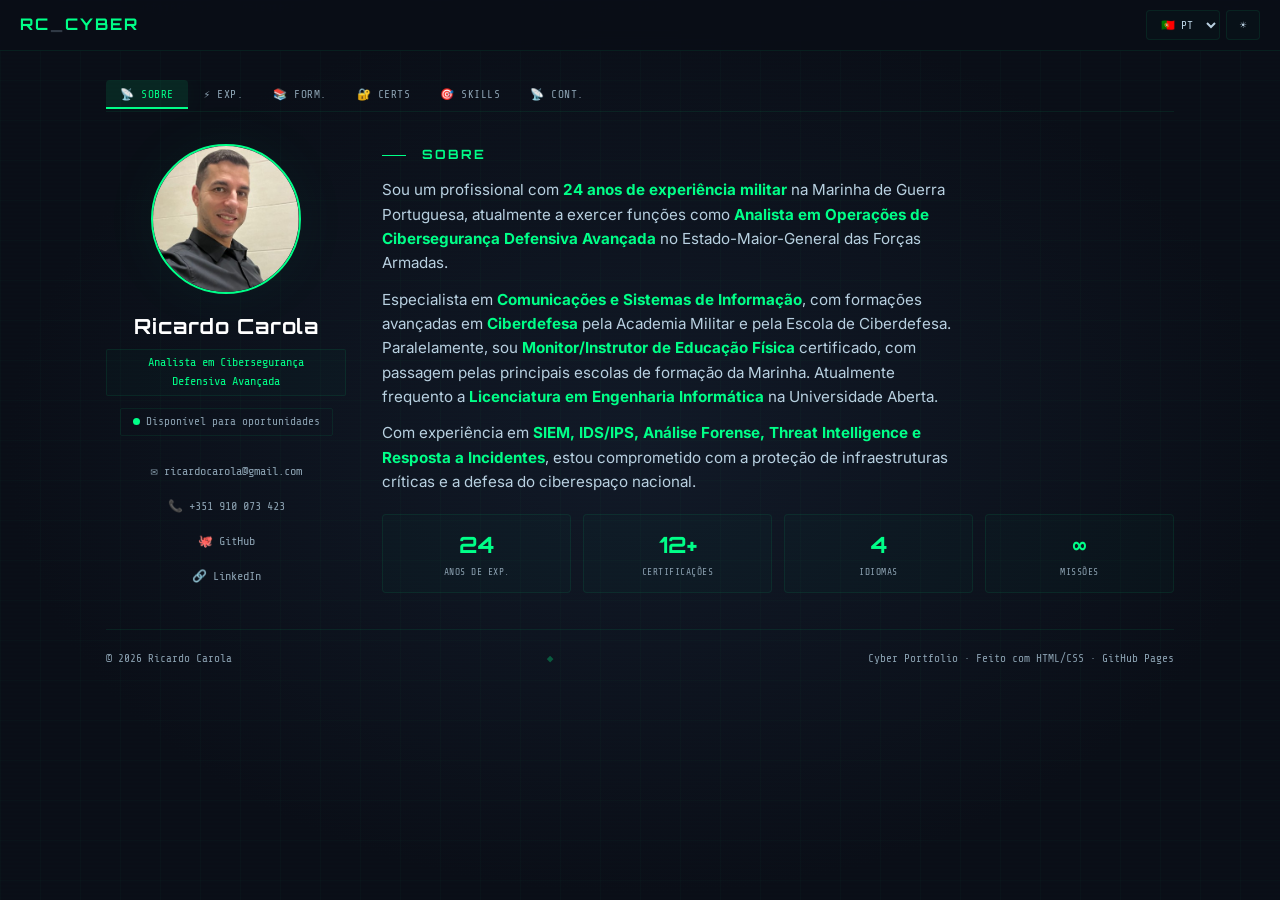
==== index.html @ 87723f5b "Update index.html" ====
<!DOCTYPE html>
<html lang="pt-PT" data-theme="dark">
<head>
<meta charset="UTF-8">
<meta name="viewport" content="width=device-width, initial-scale=1.0, maximum-scale=1.0, user-scalable=yes">
<title>Ricardo Carola — Cyber Portfolio</title>
<meta name="description" content="Portfólio de Ricardo Carola, Analista em Cibersegurança Defensiva Avançada.">
<meta name="robots" content="index, follow">

<!-- Imagem para partilha - Foto do LinkedIn -->
<meta property="og:image" content="https://media.licdn.com/dms/image/v2/D4E03AQF-2QKAGwHZnw/profile-displayphoto-shrink_800_800/profile-displayphoto-shrink_800_800/0/1700000000000?e=2147483647&v=beta&t=xxx">
<meta property="og:title" content="Ricardo Carola — Cyber Portfolio">
<meta property="og:description" content="Analista em Cibersegurança Defensiva Avançada">

<link rel="preconnect" href="https://fonts.googleapis.com">
<link rel="preconnect" href="https://fonts.gstatic.com" crossorigin>
<link href="https://fonts.googleapis.com/css2?family=Orbitron:wght@400;500;600;700;800;900&family=Share+Tech+Mono&family=Inter:wght@300;400;500;600;700&display=swap" rel="stylesheet">
<link rel="icon" href="rc.ico.ico" type="image/x-icon">
<style>
  /* ===== VARIÁVEIS ===== */
  :root {
    --bg-primary: #0a0e17;
    --bg-secondary: #111927;
    --bg-card: rgba(0,255,136,0.02);
    --text-primary: #b8d0e0;
    --text-secondary: #8aa0b0;
    --text-heading: #ffffff;
    --accent: #00ff88;
    --accent-dim: rgba(0,255,136,0.1);
    --accent-glow: rgba(0,255,136,0.05);
    --border-color: rgba(0,255,136,0.08);
    --avatar-border: #00ff88;
    --glass-bg: rgba(10,14,23,0.92);
    --code-rain-opacity: 0.12;
  }

  [data-theme="light"] {
    --bg-primary: #f0f5f5;
    --bg-secondary: #e4ecec;
    --bg-card: rgba(0,100,80,0.03);
    --text-primary: #1a2a2a;
    --text-secondary: #3a5a5a;
    --text-heading: #0a1a1a;
    --accent: #0a7a6a;
    --accent-dim: rgba(0,100,80,0.1);
    --accent-glow: rgba(0,100,80,0.05);
    --border-color: rgba(0,100,80,0.12);
    --avatar-border: #0a7a6a;
    --glass-bg: rgba(240,245,245,0.92);
    --code-rain-opacity: 0.04;
  }

  /* ===== RESET ===== */
  *{margin:0;padding:0;box-sizing:border-box}
  html{scroll-behavior:smooth}
  body{
    font-family:'Inter',system-ui,sans-serif;
    color:var(--text-primary);
    background:var(--bg-primary);
    line-height:1.6;
    font-size:16px;
    min-height:100vh;
    overflow-x:hidden;
    transition: background 0.4s ease, color 0.4s ease;
  }
  a{color:var(--accent);text-decoration:none;transition:all 0.3s}
  a:hover{color:var(--accent);text-shadow:0 0 20px var(--accent-glow)}

  /* ===== FUNDO CYBER ===== */
  .cyber-bg {
    position: fixed;
    top: 0;
    left: 0;
    right: 0;
    bottom: 0;
    z-index: 0;
    background: 
      linear-gradient(rgba(0,255,136,0.02) 1px, transparent 1px),
      linear-gradient(90deg, rgba(0,255,136,0.02) 1px, transparent 1px),
      radial-gradient(ellipse at 50% 50%, var(--bg-secondary) 0%, var(--bg-primary) 70%);
    background-size: 40px 40px, 40px 40px, 100% 100%;
    animation: gridScroll 20s linear infinite;
    transition: background 0.4s ease;
  }
  [data-theme="light"] .cyber-bg {
    background: 
      linear-gradient(rgba(0,100,80,0.03) 1px, transparent 1px),
      linear-gradient(90deg, rgba(0,100,80,0.03) 1px, transparent 1px),
      radial-gradient(ellipse at 50% 50%, #e4ecec 0%, #f0f5f5 70%);
  }
  @keyframes gridScroll {
    0% { background-position: 0 0, 0 0, 0 0; }
    100% { background-position: 40px 40px, 40px 40px, 0 0; }
  }

  .code-rain {
    position: fixed;
    top: 0;
    left: 0;
    right: 0;
    bottom: 0;
    z-index: 0;
    pointer-events: none;
    overflow: hidden;
    opacity: var(--code-rain-opacity);
    transition: opacity 0.4s ease;
  }
  .code-rain span {
    display: block;
    position: absolute;
    color: var(--accent);
    font-family: 'Share Tech Mono', monospace;
    font-size: 14px;
    animation: rain linear infinite;
    white-space: nowrap;
  }
  @keyframes rain {
    0% { transform: translateY(-100px); opacity: 0; }
    10% { opacity: 1; }
    90% { opacity: 1; }
    100% { transform: translateY(calc(100vh + 100px)); opacity: 0; }
  }

  .glitch-overlay {
    position: fixed;
    top: 0;
    left: 0;
    right: 0;
    bottom: 0;
    z-index: 1;
    pointer-events: none;
    background: repeating-linear-gradient(0deg, transparent 0px, rgba(0,255,136,0.008) 2px, transparent 4px);
    animation: glitch 4s infinite;
  }
  [data-theme="light"] .glitch-overlay {
    background: repeating-linear-gradient(0deg, transparent 0px, rgba(0,100,80,0.008) 2px, transparent 4px);
  }
  @keyframes glitch {
    0%, 90%, 100% { opacity: 0; }
    92% { opacity: 0.3; }
    94% { opacity: 0; }
    96% { opacity: 0.2; }
  }

  /* ===== TOP BAR ===== */
  .top-bar {
    position: fixed;
    top: 0;
    left: 0;
    right: 0;
    z-index: 100;
    background: var(--glass-bg);
    backdrop-filter: blur(12px);
    -webkit-backdrop-filter: blur(12px);
    border-bottom: 1px solid var(--border-color);
    padding: 10px 20px;
    display: flex;
    justify-content: space-between;
    align-items: center;
    flex-wrap: wrap;
    gap: 8px;
    transition: background 0.4s ease, border-color 0.4s ease;
  }
  .top-bar .brand {
    font-family: 'Orbitron', monospace;
    font-weight: 700;
    font-size: 1rem;
    color: var(--accent);
    letter-spacing: 2px;
    text-shadow: 0 0 30px var(--accent-glow);
  }
  .top-bar .brand span { color: var(--text-secondary); opacity: 0.3; }
  .top-bar .controls {
    display: flex;
    gap: 6px;
    align-items: center;
    flex-wrap: wrap;
  }
  .top-bar select, .top-bar button {
    padding: 5px 10px;
    border-radius: 4px;
    border: 1px solid var(--border-color);
    background: var(--bg-card);
    color: var(--text-primary);
    font-size: .7rem;
    font-family: 'Share Tech Mono', monospace;
    cursor: pointer;
    transition: all 0.3s;
    min-height: 30px;
  }
  .top-bar select:hover, .top-bar button:hover {
    border-color: var(--accent);
    background: var(--accent-dim);
  }
  .top-bar select:focus, .top-bar button:focus {
    outline: 2px solid var(--accent);
    outline-offset: 2px;
  }
  .top-bar select option { background: var(--bg-primary); color: var(--text-primary); }
  .theme-btn { font-size: .9rem; min-width: 34px; display: flex; align-items: center; justify-content: center; }

  /* ===== CONTAINER ===== */
  .container {
    position: relative;
    z-index: 2;
    max-width: 1100px;
    margin: 0 auto;
    padding: 80px 16px 30px;
  }

  /* ===== MENU DE ABAS ===== */
  .tab-menu {
    display: flex;
    flex-wrap: wrap;
    gap: 2px;
    margin-bottom: 28px;
    border-bottom: 1px solid var(--border-color);
    padding-bottom: 2px;
    overflow-x: auto;
    -webkit-overflow-scrolling: touch;
  }
  .tab-btn {
    padding: 8px 14px;
    border: none;
    background: transparent;
    color: var(--text-secondary);
    font-family: 'Share Tech Mono', monospace;
    font-size: .7rem;
    cursor: pointer;
    transition: all 0.3s;
    border-radius: 4px 4px 0 0;
    letter-spacing: 0.5px;
    text-transform: uppercase;
    white-space: nowrap;
    flex-shrink: 0;
  }
  .tab-btn:hover {
    color: var(--text-primary);
    background: var(--bg-card);
  }
  .tab-btn.active {
    color: var(--accent);
    background: var(--accent-dim);
    box-shadow: inset 0 -2px 0 var(--accent), 0 0 30px var(--accent-glow);
  }

  /* ===== CONTEÚDO DAS ABAS ===== */
  .tab-content {
    display: none;
    animation: fadeInTab 0.4s ease;
    padding: 4px 0;
  }
  .tab-content.active { display: block; }
  @keyframes fadeInTab {
    from { opacity: 0; transform: translateY(8px); }
    to { opacity: 1; transform: translateY(0); }
  }

  /* ===== PERFIL ===== */
  .profile-grid {
    display: grid;
    grid-template-columns: 240px 1fr;
    gap: 36px;
    align-items: start;
  }
  .profile-side { text-align: center; }
  .avatar-cyber {
    width: 150px;
    height: 150px;
    border-radius: 50%;
    margin: 0 auto 16px;
    border: 2px solid var(--avatar-border);
    background: var(--bg-secondary);
    display: flex;
    align-items: center;
    justify-content: center;
    overflow: hidden;
    box-shadow: 0 0 60px var(--accent-glow);
    position: relative;
  }
  .avatar-cyber img {
    width: 100%;
    height: 100%;
    object-fit: cover;
  }
  .avatar-cyber .fallback {
    font-family: 'Orbitron', monospace;
    font-size: 3rem;
    font-weight: 700;
    color: var(--accent);
    text-shadow: 0 0 60px var(--accent-glow);
  }
  .avatar-cyber::after {
    content: '';
    position: absolute;
    inset: -4px;
    border-radius: 50%;
    border: 1px solid var(--border-color);
    animation: pulseRing 3s ease-in-out infinite;
  }
  @keyframes pulseRing {
    0%, 100% { transform: scale(1); opacity: 1; }
    50% { transform: scale(1.05); opacity: 0.5; }
  }

  .profile-side h1 {
    font-family: 'Orbitron', monospace;
    font-size: 1.3rem;
    color: var(--text-heading);
    letter-spacing: 1px;
  }
  .profile-side .role {
    font-family: 'Share Tech Mono', monospace;
    font-size: .75rem;
    color: var(--accent);
    margin-top: 6px;
    display: inline-block;
    padding: 3px 14px;
    border: 1px solid var(--border-color);
    border-radius: 2px;
    background: var(--bg-card);
  }
  .profile-side .status {
    display: inline-flex;
    align-items: center;
    gap: 6px;
    margin-top: 12px;
    padding: 4px 12px;
    border: 1px solid var(--border-color);
    border-radius: 2px;
    font-family: 'Share Tech Mono', monospace;
    font-size: .7rem;
    color: var(--text-secondary);
  }
  .profile-side .status .dot {
    width: 7px;
    height: 7px;
    border-radius: 50%;
    background: var(--accent);
    animation: blink 1.5s infinite;
  }
  @keyframes blink { 0%, 100% { opacity: 1; } 50% { opacity: 0.2; } }

  .profile-side .contact-links {
    margin-top: 20px;
    display: flex;
    flex-direction: column;
    gap: 4px;
  }
  .profile-side .contact-links a {
    font-family: 'Share Tech Mono', monospace;
    font-size: .75rem;
    padding: 5px 10px;
    border: 1px solid transparent;
    border-radius: 2px;
    transition: all 0.3s;
    color: var(--text-secondary);
  }
  .profile-side .contact-links a:hover {
    border-color: var(--border-color);
    background: var(--bg-card);
    color: var(--accent);
    padding-left: 16px;
  }

  .profile-main h2 {
    font-family: 'Orbitron', monospace;
    font-size: .8rem;
    color: var(--accent);
    text-transform: uppercase;
    letter-spacing: 2px;
    margin-bottom: 14px;
  }
  .profile-main h2 .line {
    display: inline-block;
    width: 24px;
    height: 1px;
    background: var(--accent);
    margin-right: 10px;
    vertical-align: middle;
  }
  .profile-main p {
    font-size: .95rem;
    color: var(--text-primary);
    max-width: 58ch;
    margin-bottom: 12px;
  }
  .profile-main p strong { color: var(--accent); }

  .stats-grid {
    display: grid;
    grid-template-columns: repeat(auto-fit, minmax(90px, 1fr));
    gap: 12px;
    margin-top: 20px;
  }
  .stat-item {
    background: var(--bg-card);
    border: 1px solid var(--border-color);
    padding: 12px;
    text-align: center;
    border-radius: 4px;
    transition: all 0.3s;
  }
  .stat-item:hover { border-color: var(--accent); }
  .stat-item .number {
    font-family: 'Orbitron', monospace;
    font-size: 1.4rem;
    color: var(--accent);
    font-weight: 700;
  }
  .stat-item .label {
    font-family: 'Share Tech Mono', monospace;
    font-size: .6rem;
    color: var(--text-secondary);
    margin-top: 2px;
    text-transform: uppercase;
    letter-spacing: 0.5px;
  }

  /* ===== EXPERIÊNCIA ===== */
  .exp-item {
    display: grid;
    grid-template-columns: 120px 1fr;
    gap: 16px;
    padding: 16px 0 16px 12px;
    border-bottom: 1px solid var(--border-color);
    border-left: 1px solid transparent;
    transition: all 0.3s;
  }
  .exp-item:hover {
    border-left-color: var(--accent);
    background: var(--bg-card);
    padding-left: 16px;
  }
  .exp-item .when {
    font-family: 'Share Tech Mono', monospace;
    font-size: .7rem;
    color: var(--text-secondary);
    padding-top: 2px;
  }
  .exp-item h3 {
    font-family: 'Orbitron', monospace;
    font-size: .9rem;
    color: var(--text-heading);
    letter-spacing: 0.3px;
  }
  .exp-item .org {
    font-family: 'Share Tech Mono', monospace;
    font-size: .75rem;
    color: var(--accent);
    margin-top: 2px;
  }
  .exp-item p { font-size: .88rem; color: var(--text-primary); margin-top: 4px; }
  .exp-item ul { padding-left: 16px; margin-top: 4px; font-size: .85rem; color: var(--text-primary); }
  .exp-item ul li { margin-bottom: 2px; }

  /* ===== BADGES ===== */
  .badge-grid {
    display: flex;
    flex-wrap: wrap;
    gap: 4px;
    margin-top: 8px;
  }
  .badge {
    font-family: 'Share Tech Mono', monospace;
    font-size: .6rem;
    padding: 2px 10px;
    border: 1px solid var(--border-color);
    border-radius: 2px;
    color: var(--accent);
    background: var(--bg-card);
    transition: all 0.3s;
  }
  .badge:hover {
    border-color: var(--accent);
    background: var(--accent-dim);
  }

  /* ===== CERTIFICAÇÕES ===== */
  .cert-item {
    padding: 16px 0 16px 12px;
    border-bottom: 1px solid var(--border-color);
    border-left: 1px solid transparent;
    transition: all 0.3s;
  }
  .cert-item:hover {
    border-left-color: var(--accent);
    background: var(--bg-card);
    padding-left: 16px;
  }
  .cert-item h4 {
    font-family: 'Orbitron', monospace;
    font-size: .85rem;
    color: var(--text-heading);
    display: flex;
    align-items: center;
    gap: 10px;
    flex-wrap: wrap;
  }
  .cert-item h4 .cert-badge {
    font-size: .6rem;
    padding: 2px 8px;
    border-radius: 2px;
    background: var(--accent-dim);
    color: var(--accent);
    font-family: 'Share Tech Mono', monospace;
    border: 1px solid var(--border-color);
  }
  .cert-item .meta {
    font-family: 'Share Tech Mono', monospace;
    font-size: .7rem;
    color: var(--text-secondary);
    margin-top: 2px;
  }
  .cert-item p { font-size: .85rem; color: var(--text-primary); margin-top: 4px; }
  
  .cert-diploma-btn {
    display: inline-flex;
    align-items: center;
    gap: 6px;
    margin-top: 8px;
    padding: 4px 14px;
    border: 1px solid var(--border-color);
    border-radius: 2px;
    background: var(--bg-card);
    color: var(--accent);
    font-family: 'Share Tech Mono', monospace;
    font-size: .7rem;
    cursor: pointer;
    transition: all 0.3s;
  }
  .cert-diploma-btn:hover {
    border-color: var(--accent);
    background: var(--accent-dim);
    box-shadow: 0 0 20px var(--accent-glow);
  }
  
  /* ===== MODAL ===== */
  .diploma-modal {
    display: none;
    position: fixed;
    top: 0;
    left: 0;
    right: 0;
    bottom: 0;
    z-index: 1000;
    background: rgba(0,0,0,0.85);
    backdrop-filter: blur(8px);
    -webkit-backdrop-filter: blur(8px);
    align-items: center;
    justify-content: center;
    padding: 20px;
  }
  .diploma-modal.active { display: flex; }
  .diploma-modal-content {
    background: var(--bg-primary);
    border: 1px solid var(--accent);
    border-radius: 8px;
    max-width: 700px;
    width: 100%;
    max-height: 90vh;
    overflow-y: auto;
    padding: 30px;
    position: relative;
    box-shadow: 0 0 80px rgba(0,255,136,0.05);
  }
  .diploma-modal-content .close-btn {
    position: absolute;
    top: 12px;
    right: 16px;
    font-size: 1.4rem;
    cursor: pointer;
    color: var(--text-secondary);
    background: none;
    border: none;
    font-family: 'Share Tech Mono', monospace;
    transition: all 0.3s;
  }
  .diploma-modal-content .close-btn:hover {
    color: var(--accent);
    transform: rotate(90deg);
  }
  .diploma-modal-content .diploma-title {
    font-family: 'Orbitron', monospace;
    font-size: 1.1rem;
    color: var(--accent);
    margin-bottom: 8px;
  }
  .diploma-modal-content .diploma-sub {
    font-family: 'Share Tech Mono', monospace;
    font-size: .85rem;
    color: var(--text-secondary);
    margin-bottom: 16px;
  }
  .diploma-modal-content .diploma-body {
    color: var(--text-primary);
    font-size: .95rem;
    line-height: 1.8;
  }
  .diploma-modal-content .diploma-body ul {
    padding-left: 20px;
    margin: 10px 0;
  }
  .diploma-modal-content .diploma-body ul li { margin-bottom: 4px; }
  .diploma-modal-content .diploma-footer {
    margin-top: 16px;
    padding-top: 16px;
    border-top: 1px solid var(--border-color);
    display: flex;
    justify-content: space-between;
    flex-wrap: wrap;
    gap: 8px;
    font-family: 'Share Tech Mono', monospace;
    font-size: .75rem;
    color: var(--text-secondary);
  }
  .diploma-modal-content .diploma-footer a { color: var(--accent); }
  .diploma-modal-content .diploma-footer a:hover { text-decoration: underline; }

  /* ===== SKILLS ===== */
  .skills-grid {
    display: grid;
    grid-template-columns: repeat(auto-fit, minmax(170px, 1fr));
    gap: 20px;
  }
  .skill-cat h3 {
    font-family: 'Orbitron', monospace;
    font-size: .7rem;
    color: var(--accent);
    text-transform: uppercase;
    letter-spacing: 1px;
    margin-bottom: 8px;
    border-bottom: 1px solid var(--border-color);
    padding-bottom: 6px;
  }
  .skill-cat ul { list-style: none; }
  .skill-cat ul li {
    padding: 3px 0 3px 4px;
    font-size: .85rem;
    color: var(--text-primary);
    border-bottom: 1px solid var(--border-color);
    transition: all 0.3s;
  }
  .skill-cat ul li:hover {
    color: var(--accent);
    padding-left: 10px;
  }

  /* ===== SKILL BARS ===== */
  .skill-bar { margin: 5px 0; }
  .skill-bar .bar-label {
    display: flex;
    justify-content: space-between;
    font-size: .78rem;
    color: var(--text-primary);
  }
  .skill-bar .bar-track {
    height: 3px;
    background: var(--border-color);
    border-radius: 2px;
    margin-top: 2px;
    overflow: hidden;
  }
  .skill-bar .bar-fill {
    height: 100%;
    background: linear-gradient(90deg, var(--accent), var(--accent));
    border-radius: 2px;
    width: 0%;
    transition: width 1.5s ease;
    box-shadow: 0 0 20px var(--accent-glow);
  }

  /* ===== CTA ===== */
  .cta-cyber {
    background: var(--bg-card);
    border: 1px solid var(--border-color);
    padding: 30px;
    text-align: center;
    border-radius: 4px;
    transition: all 0.3s;
  }
  .cta-cyber:hover { border-color: var(--accent); }
  .cta-cyber p {
    font-size: 1rem;
    max-width: 50ch;
    margin: 0 auto;
    color: var(--text-primary);
  }
  .cta-cyber p strong { color: var(--accent); }
  .cta-cyber .btn {
    display: inline-block;
    margin-top: 14px;
    padding: 8px 28px;
    background: transparent;
    border: 1px solid var(--accent);
    color: var(--accent);
    border-radius: 2px;
    font-family: 'Share Tech Mono', monospace;
    font-size: .8rem;
    cursor: pointer;
    transition: all 0.3s;
    letter-spacing: 0.5px;
  }
  .cta-cyber .btn:hover {
    background: var(--accent);
    color: var(--bg-primary);
    box-shadow: 0 0 40px var(--accent-glow);
    text-decoration: none;
  }

  /* ===== CONTACT CARDS ===== */
  .contact-grid {
    display: grid;
    grid-template-columns: repeat(auto-fit, minmax(150px, 1fr));
    gap: 12px;
    margin-top: 24px;
  }
  .contact-card {
    background: var(--bg-card);
    border: 1px solid var(--border-color);
    padding: 16px;
    text-align: center;
    border-radius: 4px;
    transition: all 0.3s;
  }
  .contact-card:hover { border-color: var(--accent); }
  .contact-card .icon { font-size: 1.6rem; margin-bottom: 4px; }
  .contact-card .info {
    font-family: 'Share Tech Mono', monospace;
    font-size: .7rem;
    color: var(--text-primary);
    word-break: break-all;
  }
  .contact-card .info a { color: var(--text-primary); }
  .contact-card .info a:hover { color: var(--accent); }

  /* ===== FOOTER ===== */
  footer {
    border-top: 1px solid var(--border-color);
    padding: 20px 0 24px;
    font-family: 'Share Tech Mono', monospace;
    font-size: .7rem;
    color: var(--text-secondary);
    display: flex;
    justify-content: space-between;
    flex-wrap: wrap;
    gap: 6px;
    margin-top: 32px;
  }
  footer .highlight { color: var(--accent); opacity: 0.3; }

  /* ===== RESPONSIVE ===== */
  @media (max-width: 768px) {
    .container { padding: 76px 12px 20px; }
    .top-bar { padding: 8px 12px; }
    .top-bar .brand { font-size: .85rem; }
    .top-bar select, .top-bar button { font-size: .65rem; padding: 4px 8px; min-height: 28px; }
    .tab-btn { padding: 6px 10px; font-size: .6rem; }
    .profile-grid { grid-template-columns: 1fr; gap: 20px; }
    .profile-side { text-align: center; }
    .avatar-cyber { width: 120px; height: 120px; }
    .avatar-cyber .fallback { font-size: 2.4rem; }
    .profile-side h1 { font-size: 1.1rem; }
    .exp-item { grid-template-columns: 1fr; gap: 2px; padding-left: 8px; }
    .exp-item:hover { padding-left: 12px; }
    .exp-item .when { font-size: .65rem; color: var(--text-secondary); }
    .stats-grid { grid-template-columns: repeat(2, 1fr); gap: 8px; }
    .stat-item .number { font-size: 1.2rem; }
    .skills-grid { grid-template-columns: 1fr 1fr; gap: 16px; }
    .contact-grid { grid-template-columns: 1fr 1fr; gap: 8px; }
    .cta-cyber { padding: 20px; }
    .cta-cyber p { font-size: .9rem; }
    footer { font-size: .6rem; flex-direction: column; align-items: center; text-align: center; }
    .diploma-modal-content { padding: 20px; margin: 10px; }
    .diploma-modal-content .diploma-title { font-size: .95rem; }
  }

  @media (max-width: 480px) {
    .container { padding: 72px 10px 16px; }
    .top-bar .brand { font-size: .75rem; letter-spacing: 1px; }
    .top-bar .controls { gap: 4px; }
    .top-bar select, .top-bar button { font-size: .6rem; padding: 3px 6px; min-height: 26px; }
    .tab-menu { gap: 1px; margin-bottom: 16px; }
    .tab-btn { padding: 4px 8px; font-size: .55rem; }
    .avatar-cyber { width: 100px; height: 100px; }
    .avatar-cyber .fallback { font-size: 2rem; }
    .profile-side h1 { font-size: 1rem; }
    .profile-side .role { font-size: .65rem; }
    .profile-main p { font-size: .85rem; }
    .exp-item { padding: 10px 0 10px 6px; }
    .exp-item h3 { font-size: .8rem; }
    .exp-item ul { font-size: .8rem; padding-left: 12px; }
    .skills-grid { grid-template-columns: 1fr; gap: 12px; }
    .contact-grid { grid-template-columns: 1fr; gap: 6px; }
    .badge { font-size: .55rem; padding: 1px 8px; }
    .stats-grid { grid-template-columns: repeat(2, 1fr); gap: 6px; }
    .stat-item { padding: 8px; }
    .stat-item .number { font-size: 1rem; }
    .stat-item .label { font-size: .5rem; }
    .cta-cyber { padding: 16px; }
    .cta-cyber .btn { padding: 6px 20px; font-size: .7rem; }
    .cert-item h4 { font-size: .78rem; }
    .cert-item .meta { font-size: .65rem; }
    .diploma-modal-content { padding: 16px; }
    .diploma-modal-content .diploma-title { font-size: .85rem; }
    .diploma-modal-content .diploma-body { font-size: .85rem; }
  }

  @media (max-width: 360px) {
    .tab-btn { padding: 3px 6px; font-size: .5rem; }
    .top-bar .brand { font-size: .65rem; }
    .top-bar select, .top-bar button { font-size: .55rem; padding: 2px 5px; min-height: 22px; }
    .avatar-cyber { width: 80px; height: 80px; }
    .avatar-cyber .fallback { font-size: 1.6rem; }
  }
</style>
</head>
<body>

<!-- ===== FUNDO CYBER ===== -->
<div class="cyber-bg"></div>
<div class="code-rain" id="codeRain"></div>
<div class="glitch-overlay"></div>

<!-- ===== TOP BAR ===== -->
<header class="top-bar">
  <div class="brand">RC<span>_</span>CYBER</div>
  <div class="controls">
    <select id="langSelect" aria-label="Idioma">
      <option value="pt">🇵🇹 PT</option>
      <option value="en">🇬🇧 EN</option>
      <option value="es">🇪🇸 ES</option>
    </select>
    <button id="themeToggle" class="theme-btn" aria-label="Alternar tema">☀️</button>
  </div>
</header>

<div class="container">

  <!-- ===== MENU DE ABAS ===== -->
  <nav class="tab-menu" role="tablist">
    <button class="tab-btn active" data-tab="sobre" role="tab">📡 Sobre</button>
    <button class="tab-btn" data-tab="experiencia" role="tab">⚡ Exp.</button>
    <button class="tab-btn" data-tab="formacao" role="tab">📚 Form.</button>
    <button class="tab-btn" data-tab="certificacoes" role="tab">🔐 Certs</button>
    <button class="tab-btn" data-tab="competencias" role="tab">🎯 Skills</button>
    <button class="tab-btn" data-tab="contacto" role="tab">📡 Cont.</button>
  </nav>

  <!-- ============================================================ -->
  <!-- ABA: SOBRE -->
  <!-- ============================================================ -->
  <section class="tab-content active" id="tab-sobre" role="tabpanel">
    <div class="profile-grid">
      <div class="profile-side">
        <div class="avatar-cyber">
          <img src="Ricardo%20Carola.jpg" 
               alt="Ricardo Carola" 
               onerror="this.style.display='none';this.parentElement.innerHTML='<div class=\'fallback\'>RC</div>'">
        </div>
        <h1>Ricardo Carola</h1>
        <div class="role" id="roleText">Analista em Cibersegurança Defensiva Avançada</div>
        <div class="status"><span class="dot"></span><span id="statusText">Disponível para oportunidades</span></div>
        <div class="contact-links">
          <a href="mailto:ricardocarola@gmail.com">✉ ricardocarola@gmail.com</a>
          <a href="tel:+351910073423">📞 +351 910 073 423</a>
          <a href="https://github.com/ricardocarola-cloud" target="_blank">🐙 GitHub</a>
          <a href="https://linkedin.com/in/ricardo-carola-5b6a8bb0" target="_blank">🔗 LinkedIn</a>
        </div>
      </div>
      <div class="profile-main">
        <h2><span class="line"></span> <span id="sobreTitle">Sobre</span></h2>
        <p id="sobreP1">Sou um profissional com <strong>24 anos de experiência militar</strong> na Marinha de Guerra Portuguesa, atualmente a exercer funções como <strong>Analista em Operações de Cibersegurança Defensiva Avançada</strong> no Estado-Maior-General das Forças Armadas.</p>
        <p id="sobreP2">Especialista em <strong>Comunicações e Sistemas de Informação</strong>, com formações avançadas em <strong>Ciberdefesa</strong> pela Academia Militar e pela Escola de Ciberdefesa. Paralelamente, sou <strong>Monitor/Instrutor de Educação Física</strong> certificado, com passagem pelas principais escolas de formação da Marinha. Atualmente frequento a <strong>Licenciatura em Engenharia Informática</strong> na Universidade Aberta.</p>
        <p id="sobreP3">Com experiência em <strong>SIEM, IDS/IPS, Análise Forense, Threat Intelligence e Resposta a Incidentes</strong>, estou comprometido com a proteção de infraestruturas críticas e a defesa do ciberespaço nacional.</p>

        <div class="stats-grid">
          <div class="stat-item">
            <div class="number">24</div>
            <div class="label" id="statYears">Anos de Exp.</div>
          </div>
          <div class="stat-item">
            <div class="number">12+</div>
            <div class="label" id="statCerts">Certificações</div>
          </div>
          <div class="stat-item">
            <div class="number">4</div>
            <div class="label" id="statLangs">Idiomas</div>
          </div>
          <div class="stat-item">
            <div class="number">∞</div>
            <div class="label" id="statMissions">Missões</div>
          </div>
        </div>
      </div>
    </div>
  </section>

  <!-- ============================================================ -->
  <!-- ABA: EXPERIÊNCIA -->
  <!-- ============================================================ -->
  <section class="tab-content" id="tab-experiencia" role="tabpanel">
    <h2 style="font-family:'Orbitron',monospace;font-size:.8rem;color:var(--accent);text-transform:uppercase;letter-spacing:2px;margin-bottom:20px;">
      <span class="line" style="display:inline-block;width:24px;height:1px;background:var(--accent);margin-right:10px;vertical-align:middle;"></span>
      <span id="expTitle">Experiência profissional</span>
    </h2>

    <div class="exp-item">
      <div class="when" id="exp1When">2024 — atual</div>
      <div>
        <h3 id="exp1Title">Analista em Operações de Cibersegurança Defensiva Avançada</h3>
        <div class="org" id="exp1Org">EMGFA · Lisboa</div>
        <ul>
          <li id="exp1L1"><strong>Monitorização Contínua:</strong> Vigilância 24/7, SIEM, IDS/IPS e firewalls avançados.</li>
          <li id="exp1L2"><strong>Deteção e Análise:</strong> Triagem de alertas, forense digital e reconstrução de ataques.</li>
          <li id="exp1L3"><strong>Resposta a Incidentes:</strong> Contenção, erradicação e coordenação com CNCS, NATO e UE.</li>
          <li id="exp1L4"><strong>Threat Intelligence:</strong> Feeds de inteligência e análise de adversários.</li>
        </ul>
        <div class="badge-grid">
          <span class="badge">SIEM</span><span class="badge">IDS/IPS</span>
          <span class="badge">Forensics</span><span class="badge">Threat Intel</span>
        </div>
      </div>
    </div>

    <div class="exp-item">
      <div class="when" id="exp2When">2002 — presente</div>
      <div>
        <h3 id="exp2Title">Operador de Comunicações e Sistemas de Informação</h3>
        <div class="org" id="exp2Org">Marinha de Guerra Portuguesa · Lisboa</div>
        <ul>
          <li id="exp2L1"><strong>Operação de Sistemas:</strong> HF, VHF, UHF, SATCOM e sistemas táticos.</li>
          <li id="exp2L2"><strong>COMSEC:</strong> Gestão de cifra e medidas EMCON.</li>
          <li id="exp2L3"><strong>Manutenção Técnica:</strong> Diagnóstico e reparação de equipamentos.</li>
          <li id="exp2L4"><strong>Missões:</strong> ATALANTA, TRIDENT JUNCTURE, JOINT WARRIOR.</li>
        </ul>
        <div class="badge-grid">
          <span class="badge">SATCOM</span><span class="badge">COMSEC</span>
          <span class="badge">NATO STANAG</span><span class="badge">Link 11/16/22</span>
        </div>
      </div>
    </div>

    <div class="exp-item">
      <div class="when" id="exp3When">2011 — presente</div>
      <div>
        <h3 id="exp3Title">Monitor/Instrutor de Educação Física</h3>
        <div class="org" id="exp3Org">Centro de Educação Física da Armada · Lisboa</div>
        <ul>
          <li id="exp3L1"><strong>Instrução:</strong> EF militar, natação utilitária e sobrevivência aquática.</li>
          <li id="exp3L2"><strong>Avaliação:</strong> Testes de Aptidão Física (TAF) e controlo biométrico.</li>
          <li id="exp3L3"><strong>Organização:</strong> Torneios internos e competições militares.</li>
        </ul>
        <div class="badge-grid">
          <span class="badge">Preparação Física Militar</span>
          <span class="badge">Natação Utilitária</span>
          <span class="badge">Liderança</span>
        </div>
      </div>
    </div>

    <div class="exp-item">
      <div class="when" id="exp4When">2021 — presente</div>
      <div>
        <h3 id="exp4Title">Técnico de Informática e Programação</h3>
        <div class="org" id="exp4Org">Escola de Tecnologias Navais · Lisboa</div>
        <ul>
          <li id="exp4L1">Programação (C, C++, Java, HTML, CSS, JavaScript)</li>
          <li id="exp4L2">Sistemas operativos (Windows e Linux)</li>
          <li id="exp4L3">Redes (LAN, protocolos, segurança)</li>
        </ul>
        <div class="badge-grid">
          <span class="badge">C/C++</span><span class="badge">Java</span>
          <span class="badge">Linux</span><span class="badge">Redes</span>
        </div>
      </div>
    </div>
  </section>

  <!-- ============================================================ -->
  <!-- ABA: FORMAÇÃO -->
  <!-- ============================================================ -->
  <section class="tab-content" id="tab-formacao" role="tabpanel">
    <h2 style="font-family:'Orbitron',monospace;font-size:.8rem;color:var(--accent);text-transform:uppercase;letter-spacing:2px;margin-bottom:20px;">
      <span class="line" style="display:inline-block;width:24px;height:1px;background:var(--accent);margin-right:10px;vertical-align:middle;"></span>
      <span id="formTitle">Formação académica</span>
    </h2>

    <div class="exp-item">
      <div class="when" id="form1When">2025 — presente</div>
      <div>
        <h3 id="form1Title">Licenciatura em Engenharia Informática</h3>
        <div class="org" id="form1Org">Universidade Aberta · Lisboa</div>
        <p id="form1Desc">Frequência do 1º ano. Metodologia e-learning com foco em raciocínio lógico, comunicação técnica e rigor profissional.</p>
      </div>
    </div>

    <div class="exp-item">
      <div class="when" id="form2When">2022 — 2023</div>
      <div>
        <h3 id="form2Title">Curso de Operações em Ciberdefesa (CTeSP)</h3>
        <div class="org" id="form2Org">Instituto Politécnico de Beja · Lisboa</div>
        <p id="form2Desc">2440 horas. Módulos: Sistemas Operativos, Redes, Programação, Cibersegurança Defensiva/Ofensiva. Média: 15.11 valores.</p>
        <div class="badge-grid">
          <span class="badge">Python</span><span class="badge">Bash</span>
          <span class="badge">Análise de Tráfego</span><span class="badge">Resposta a Incidentes</span>
        </div>
      </div>
    </div>

    <div class="exp-item">
      <div class="when" id="form3When">2021</div>
      <div>
        <h3 id="form3Title">Técnico de Informática e Sistemas de Computação e Hardware</h3>
        <div class="org" id="form3Org">Escola de Tecnologias Navais · Lisboa</div>
        <p id="form3Desc">243 horas. Média: 16.92 valores. Certificado nº 0129/2021.</p>
      </div>
    </div>
  </section>

  <!-- ============================================================ -->
  <!-- ABA: CERTIFICAÇÕES (TOTALMENTE TRADUZÍVEL) -->
  <!-- ============================================================ -->
  <section class="tab-content" id="tab-certificacoes" role="tabpanel">
    <h2 style="font-family:'Orbitron',monospace;font-size:.8rem;color:var(--accent);text-transform:uppercase;letter-spacing:2px;margin-bottom:20px;">
      <span class="line" style="display:inline-block;width:24px;height:1px;background:var(--accent);margin-right:10px;vertical-align:middle;"></span>
      <span id="certsTitle">Certificações e Cursos Avançados</span>
    </h2>

    <div id="certsContainer">
      <!-- O conteúdo é gerado pelo JavaScript -->
    </div>
  </section>

  <!-- ============================================================ -->
  <!-- ABA: COMPETÊNCIAS (TOTALMENTE TRADUZÍVEL) -->
  <!-- ============================================================ -->
  <section class="tab-content" id="tab-competencias" role="tabpanel">
    <h2 style="font-family:'Orbitron',monospace;font-size:.8rem;color:var(--accent);text-transform:uppercase;letter-spacing:2px;margin-bottom:20px;">
      <span class="line" style="display:inline-block;width:24px;height:1px;background:var(--accent);margin-right:10px;vertical-align:middle;"></span>
      <span id="skillsTitle">Competências</span>
    </h2>

    <div id="skillsContainer">
      <!-- O conteúdo é gerado pelo JavaScript -->
    </div>

    <h3 style="font-family:'Orbitron',monospace;font-size:.7rem;color:var(--accent);text-transform:uppercase;letter-spacing:1px;margin-top:32px;margin-bottom:12px;">⚡ Nível de Proficiência</h3>
    <div class="skills-grid" style="grid-template-columns:1fr 1fr;" id="proficiencyBars">
      <div>
        <div class="skill-bar"><div class="bar-label"><span id="prof1Label">Cibersegurança</span><span>95%</span></div><div class="bar-track"><div class="bar-fill" style="width:95%"></div></div></div>
        <div class="skill-bar"><div class="bar-label"><span id="prof2Label">Redes e Comunicações</span><span>90%</span></div><div class="bar-track"><div class="bar-fill" style="width:90%"></div></div></div>
        <div class="skill-bar"><div class="bar-label"><span id="prof3Label">Programação</span><span>75%</span></div><div class="bar-track"><div class="bar-fill" style="width:75%"></div></div></div>
      </div>
      <div>
        <div class="skill-bar"><div class="bar-label"><span id="prof4Label">Análise Forense</span><span>85%</span></div><div class="bar-track"><div class="bar-fill" style="width:85%"></div></div></div>
        <div class="skill-bar"><div class="bar-label"><span id="prof5Label">Resposta a Incidentes</span><span>88%</span></div><div class="bar-track"><div class="bar-fill" style="width:88%"></div></div></div>
        <div class="skill-bar"><div class="bar-label"><span id="prof6Label">Instrução Física</span><span>92%</span></div><div class="bar-track"><div class="bar-fill" style="width:92%"></div></div></div>
      </div>
    </div>
  </section>

  <!-- ============================================================ -->
  <!-- ABA: CONTACTO -->
  <!-- ============================================================ -->
  <section class="tab-content" id="tab-contacto" role="tabpanel">
    <div class="cta-cyber">
      <p><strong id="ctaTitle">📡 Vamos conversar?</strong><br>
      <span id="ctaDesc">Se estás à procura de um especialista em cibersegurança, comunicações navais ou instrução física, envia-me uma mensagem.</span></p>
      <a href="mailto:ricardocarola@gmail.com" class="btn" id="ctaBtn">✉ Enviar email</a>
    </div>

    <div class="contact-grid">
      <div class="contact-card">
        <div class="icon">📧</div>
        <div class="info"><a href="mailto:ricardocarola@gmail.com">ricardocarola@gmail.com</a></div>
      </div>
      <div class="contact-card">
        <div class="icon">📞</div>
        <div class="info"><a href="tel:+351910073423">+351 910 073 423</a></div>
      </div>
      <div class="contact-card">
        <div class="icon">🐙</div>
        <div class="info"><a href="https://github.com/ricardocarola-cloud" target="_blank">github.com/ricardocarola-cloud</a></div>
      </div>
      <div class="contact-card">
        <div class="icon">🔗</div>
        <div class="info"><a href="https://linkedin.com/in/ricardo-carola-5b6a8bb0" target="_blank">linkedin.com/in/ricardo-carola</a></div>
      </div>
    </div>
  </section>

  <!-- ===== FOOTER ===== -->
  <footer>
    <span>© 2026 Ricardo Carola</span>
    <span class="highlight">◆</span>
    <span id="footerText">Cyber Portfolio · Built with HTML/CSS · GitHub Pages</span>
  </footer>
</div>

<!-- ===== MODAL DE DIPLOMA ===== -->
<div class="diploma-modal" id="diplomaModal">
  <div class="diploma-modal-content">
    <button class="close-btn" onclick="closeDiploma()">✕</button>
    <div id="diplomaContent"></div>
  </div>
</div>

<script>
  // ===== DADOS DOS DIPLOMAS (NÃO TRADUZIDOS, POIS SÃO DETALHES FIXOS) =====
  const diplomas = {
    cert1: {
      title: "CSCO — Certified SME Cyber Security Officer",
      subtitle: "EU Cyber Academy · 06/02/2026 · ID: 6986058501c23a6b60010faa",
      body: `<p><strong>Certificação europeia em cibersegurança para Pequenas e Médias Empresas (PME).</strong></p><ul><li><strong>Gestão de Riscos:</strong> Identificação e mitigação de riscos cibernéticos</li><li><strong>Conformidade:</strong> Cumprimento de normas e regulamentos europeus</li><li><strong>Proteção de Ativos Digitais:</strong> Defesa de dados e infraestruturas</li><li><strong>Segurança em PME:</strong> Estratégias adaptadas a organizações de menor dimensão</li></ul><p><strong>Competências adquiridas:</strong> Cyber Security, Risk Management, Compliance, Digital Asset Protection</p>`,
      footer: 'Certificado emitido pela EU Cyber Academy · <a href="https://ricardocarola.pt/certificados/Certified%20CSCSO.png" target="_blank">📄 Ver certificado original (PNG)</a>'
    },
    cert2: {
      title: "C)ITP — Certified Information Technology Principles",
      subtitle: "Mile2 · 01/09/2026 · ID: 28044-176-799-8775",
      body: `<p><strong>Certificação internacional em princípios de tecnologias de informação.</strong></p><ul><li><strong>Fundamentos de TI:</strong> Arquitetura de computadores, sistemas operativos e redes</li><li><strong>Segurança da Informação:</strong> Princípios básicos de cibersegurança</li><li><strong>Redes:</strong> Protocolos, topologias e gestão de redes</li><li><strong>Gestão de Dados:</strong> Armazenamento, backup e recuperação</li></ul><p><strong>Competências adquiridas:</strong> IT Principles, Networking, Information Security, Data Management</p>`,
      footer: 'Certificado emitido pela Mile2 · <a href="https://ricardocarola.pt/certificados/Certified%20Information%20Technology%20Principles.jpg" target="_blank">📄 Ver certificado original (JPG)</a>'
    },
    cert3: {
      title: "CSP — Certified Security Principles",
      subtitle: "Mile2 · Válido até 01/06/2029 · ID: 28044-17-6-7-8-0-0989",
      body: `<p><strong>Certificação em princípios de segurança da informação.</strong></p><ul><li><strong>Fundamentos de Segurança:</strong> Conceitos base de cibersegurança</li><li><strong>Gestão de Riscos:</strong> Identificação, análise e mitigação de riscos</li><li><strong>Controlos de Segurança:</strong> Implementação de medidas de proteção</li><li><strong>Melhores Práticas:</strong> Standards e frameworks de segurança</li></ul><p><strong>Competências adquiridas:</strong> Security Principles, Risk Management, Security Controls, Best Practices</p>`,
      footer: 'Certificado emitido pela Mile2 · <a href="https://ricardocarola.pt/certificados/Certified%20Security%20Principles.pdf" target="_blank">📄 Ver certificado original (PDF)</a>'
    },
    cert4: {
      title: "COFPS — Certified Online Fraud Prevention Specialist",
      subtitle: "Hack & Fix · 28/06/2026 · ID: 2094-1322-5947-1486",
      body: `<p><strong>Especialização em prevenção de fraudes online.</strong></p><ul><li><strong>Deteção de Fraudes:</strong> Identificação de atividades suspeitas</li><li><strong>Proteção de Transações:</strong> Segurança em pagamentos digitais</li><li><strong>Análise Comportamental:</strong> Monitorização de padrões anómalos</li><li><strong>Resposta a Incidentes:</strong> Ação rápida em casos de fraude</li></ul><p><strong>Competências adquiridas:</strong> Fraud Prevention, Digital Security, Transaction Security, Incident Response</p>`,
      footer: 'Certificado emitido pela Hack & Fix · <a href="https://ricardocarola.pt/certificados/Certified%20COFPS.jpg" target="_blank">📄 Ver certificado original (JPG)</a> · <a href="https://ricardocarola.pt/certificados/Certified%20COFPS%20(JUN26).pdf" target="_blank">📄 PDF</a>'
    },
    cert5: {
      title: "Cyber Security 101 — Learning Path",
      subtitle: "TryHackMe · 16/01/2026 · Duração: 45h 23min",
      body: `<p><strong>Percurso formativo completo em cibersegurança.</strong></p><ul><li><strong>Fundamentos de Cibersegurança:</strong> Conceitos base e terminologia</li><li><strong>Redes:</strong> Protocolos, arquitetura e segurança de redes</li><li><strong>Sistemas Operativos:</strong> Segurança em Windows e Linux</li><li><strong>Técnicas de Ataque/Defesa:</strong> Metodologias de ataque e defesa</li></ul><p><strong>Competências adquiridas:</strong> Cyber Security, Networking, OS Security, Attack/Defense Techniques</p>`,
      footer: 'Certificado emitido pela TryHackMe · <a href="https://ricardocarola.pt/certificados/Cyber%20Security%20101.jpg" target="_blank">📄 Ver certificado original (JPG)</a>'
    },
    cert6: {
      title: "Pre Security — Learning Path",
      subtitle: "TryHackMe · 06/11/2025 · Duração: 7h 38min",
      body: `<p><strong>Curso introdutório de pré-segurança.</strong></p><ul><li><strong>Conceitos Fundamentais:</strong> Terminologia e conceitos base</li><li><strong>Redes:</strong> Noções básicas de redes e comunicação</li><li><strong>Sistemas:</strong> Introdução a sistemas operativos</li><li><strong>Preparação:</strong> Base para estudos avançados em segurança</li></ul><p><strong>Competências adquiridas:</strong> Pre Security, Networking Basics, Cyber Fundamentals</p>`,
      footer: 'Certificado emitido pela TryHackMe · <a href="https://ricardocarola.pt/certificados/THM-Pre%20Security%20Course.pdf" target="_blank">📄 Ver certificado original (PDF)</a>'
    },
    cert7: {
      title: "Cyber Defender Course — Operador de Ciberdefesa",
      subtitle: "Academia Militar — CAIH · dez. 2024 - abr. 2025",
      body: `<p><strong>Curso operacional de 450 horas em defesa cibernética.</strong></p><ul><li><strong>Cyber Defense Operations:</strong> Operações de defesa cibernética</li><li><strong>Incident Response & Forensic Analysis:</strong> Resposta a incidentes e análise forense</li><li><strong>Network & System Security:</strong> Segurança de redes e sistemas</li><li><strong>Threat Hunting:</strong> Caça a ameaças</li><li><strong>Security Operations Center (SOC):</strong> Operações em centro de segurança</li></ul><p><strong>Competências adquiridas:</strong> Incident Response, Forensics, Network Security, SOC Operations</p>`,
      footer: 'Certificado emitido pela Academia Militar · <a href="#" target="_blank">📄 Ver certificado original</a>'
    },
    cert8: {
      title: "Cyber Operations Course — Operações em Ciberdefesa",
      subtitle: "Academia Militar — CAIH · out. 2025 - dez. 2025",
      body: `<p><strong>Curso avançado em operações de ciberdefesa.</strong></p><ul><li><strong>Penetration Testing:</strong> Metodologias e ferramentas de teste de intrusão</li><li><strong>Vulnerability Discovery:</strong> Descoberta de vulnerabilidades</li><li><strong>Advanced Exploitation:</strong> Técnicas avançadas de exploração</li><li><strong>Web Attacks:</strong> Ataques a aplicações web</li></ul><p><strong>Competências adquiridas:</strong> Ethical Hacking, Penetration Testing, Web Security, Exploit Development</p>`,
      footer: 'Certificado emitido pela Academia Militar · <a href="#" target="_blank">📄 Ver certificado original</a>'
    },
    cert9: {
      title: "Curso Avançado de Operações em Ciberdefesa",
      subtitle: "Escola de Tecnologias Navais — Escola de Ciberdefesa · set. 2023 - dez. 2023",
      body: `<p><strong>Curso especializado de 420 horas em operações avançadas de ciberdefesa.</strong></p><ul><li><strong>Web Attacks:</strong> Técnicas de ataque a aplicações web</li><li><strong>MicroTik Security:</strong> Segurança ofensiva com equipamentos MicroTik</li><li><strong>Buffer Overflow:</strong> Exploração de vulnerabilidades</li><li><strong>Communication Obfuscation:</strong> Técnicas de ocultação de comunicações</li></ul><p><strong>Competências adquiridas:</strong> Web Attacks, Buffer Overflow, Offensive Security</p>`,
      footer: 'Certificado emitido pela Escola de Tecnologias Navais · <a href="#" target="_blank">📄 Ver certificado original</a>'
    },
    cert10: {
      title: "Mile2 — Network Security & Defense",
      subtitle: "Mile2 Cybersecurity Institute",
      body: `<p><strong>Certificações internacionais em segurança de redes e defesa.</strong></p><ul><li><strong>Network Security:</strong> Segurança e defesa de redes</li><li><strong>Threat Intelligence:</strong> Inteligência de ameaças</li><li><strong>Incident Response:</strong> Resposta a incidentes</li><li><strong>Vulnerability Management:</strong> Gestão de vulnerabilidades</li></ul><p><strong>Competências adquiridas:</strong> Network Security, Threat Intelligence, Incident Response, Vulnerability Management</p>`,
      footer: 'Certificações emitidas pela Mile2 · <a href="#" target="_blank">📄 Ver certificado original</a>'
    }
  };

  // ===== TRADUÇÕES COMPLETAS =====
  const translations = {
    pt: {
      role: "Analista em Cibersegurança Defensiva Avançada",
      status: "Disponível para oportunidades",
      footer: "Cyber Portfolio · Feito com HTML/CSS · GitHub Pages",
      sobre: "Sobre",
      sobreP1: 'Sou um profissional com <strong>24 anos de experiência militar</strong> na Marinha de Guerra Portuguesa, atualmente a exercer funções como <strong>Analista em Operações de Cibersegurança Defensiva Avançada</strong> no Estado-Maior-General das Forças Armadas.',
      sobreP2: 'Especialista em <strong>Comunicações e Sistemas de Informação</strong>, com formações avançadas em <strong>Ciberdefesa</strong> pela Academia Militar e pela Escola de Ciberdefesa. Paralelamente, sou <strong>Monitor/Instrutor de Educação Física</strong> certificado, com passagem pelas principais escolas de formação da Marinha. Atualmente frequento a <strong>Licenciatura em Engenharia Informática</strong> na Universidade Aberta.',
      sobreP3: 'Com experiência em <strong>SIEM, IDS/IPS, Análise Forense, Threat Intelligence e Resposta a Incidentes</strong>, estou comprometido com a proteção de infraestruturas críticas e a defesa do ciberespaço nacional.',
      statYears: "Anos de Exp.",
      statCerts: "Certificações",
      statLangs: "Idiomas",
      statMissions: "Missões",
      expTitle: "Experiência profissional",
      exp1When: "2024 — atual",
      exp1Title: "Analista em Operações de Cibersegurança Defensiva Avançada",
      exp1Org: "EMGFA · Lisboa",
      exp1L1: "<strong>Monitorização Contínua:</strong> Vigilância 24/7, SIEM, IDS/IPS e firewalls avançados.",
      exp1L2: "<strong>Deteção e Análise:</strong> Triagem de alertas, forense digital e reconstrução de ataques.",
      exp1L3: "<strong>Resposta a Incidentes:</strong> Contenção, erradicação e coordenação com CNCS, NATO e UE.",
      exp1L4: "<strong>Threat Intelligence:</strong> Feeds de inteligência e análise de adversários.",
      exp2When: "2002 — presente",
      exp2Title: "Operador de Comunicações e Sistemas de Informação",
      exp2Org: "Marinha de Guerra Portuguesa · Lisboa",
      exp2L1: "<strong>Operação de Sistemas:</strong> HF, VHF, UHF, SATCOM e sistemas táticos.",
      exp2L2: "<strong>COMSEC:</strong> Gestão de cifra e medidas EMCON.",
      exp2L3: "<strong>Manutenção Técnica:</strong> Diagnóstico e reparação de equipamentos.",
      exp2L4: "<strong>Missões:</strong> ATALANTA, TRIDENT JUNCTURE, JOINT WARRIOR.",
      exp3When: "2011 — presente",
      exp3Title: "Monitor/Instrutor de Educação Física",
      exp3Org: "Centro de Educação Física da Armada · Lisboa",
      exp3L1: "<strong>Instrução:</strong> EF militar, natação utilitária e sobrevivência aquática.",
      exp3L2: "<strong>Avaliação:</strong> Testes de Aptidão Física (TAF) e controlo biométrico.",
      exp3L3: "<strong>Organização:</strong> Torneios internos e competições militares.",
      exp4When: "2021 — presente",
      exp4Title: "Técnico de Informática e Programação",
      exp4Org: "Escola de Tecnologias Navais · Lisboa",
      exp4L1: "Programação (C, C++, Java, HTML, CSS, JavaScript)",
      exp4L2: "Sistemas operativos (Windows e Linux)",
      exp4L3: "Redes (LAN, protocolos, segurança)",
      formTitle: "Formação académica",
      form1When: "2025 — presente",
      form1Title: "Licenciatura em Engenharia Informática",
      form1Org: "Universidade Aberta · Lisboa",
      form1Desc: "Frequência do 1º ano. Metodologia e-learning com foco em raciocínio lógico, comunicação técnica e rigor profissional.",
      form2When: "2022 — 2023",
      form2Title: "Curso de Operações em Ciberdefesa (CTeSP)",
      form2Org: "Instituto Politécnico de Beja · Lisboa",
      form2Desc: "2440 horas. Módulos: Sistemas Operativos, Redes, Programação, Cibersegurança Defensiva/Ofensiva. Média: 15.11 valores.",
      form3When: "2021",
      form3Title: "Técnico de Informática e Sistemas de Computação e Hardware",
      form3Org: "Escola de Tecnologias Navais · Lisboa",
      form3Desc: "243 horas. Média: 16.92 valores. Certificado nº 0129/2021.",
      certsTitle: "Certificações e Cursos Avançados",
      skillsTitle: "Competências",
      prof1: "Cibersegurança",
      prof2: "Redes e Comunicações",
      prof3: "Programação",
      prof4: "Análise Forense",
      prof5: "Resposta a Incidentes",
      prof6: "Instrução Física",
      ctaTitle: "📡 Vamos conversar?",
      ctaDesc: "Se estás à procura de um especialista em cibersegurança, comunicações navais ou instrução física, envia-me uma mensagem.",
      ctaBtn: "✉ Enviar email",
      // Skills categories
      skillCat1: "🛡️ Cibersegurança",
      skillCat2: "📡 Redes e Comunicações",
      skillCat3: "💻 Programação",
      skillCat4: "🌐 Idiomas",
      skillCat5: "🏋️ Desporto e Instrução",
      skillCat6: "🎯 Interesses",
      langPt: "Português — Nativo",
      langEn: "Inglês — B2 (Upper-Intermediate)",
      langFr: "Francês — Intermédio",
      langEs: "Espanhol — Intermédio",
      // Certificates
      cert1Title: "CSCO — Certified SME Cyber Security Officer",
      cert1Meta: "EU Cyber Academy · 06/02/2026 · ID: 6986058501c23a6b60010faa",
      cert1Desc: "Certificação europeia em cibersegurança para PME, abrangendo gestão de riscos, conformidade e proteção de ativos digitais.",
      cert2Title: "C)ITP — Certified Information Technology Principles",
      cert2Meta: "Mile2 · 01/09/2026 · ID: 28044-176-799-8775",
      cert2Desc: "Certificação internacional em princípios de tecnologias de informação, abrangendo fundamentos de TI, redes e segurança.",
      cert3Title: "CSP — Certified Security Principles",
      cert3Meta: "Mile2 · Válido até 01/06/2029 · ID: 28044-17-6-7-8-0-0989",
      cert3Desc: "Certificação em princípios de segurança, abordando fundamentos de cibersegurança, gestão de riscos e melhores práticas.",
      cert4Title: "COFPS — Certified Online Fraud Prevention Specialist",
      cert4Meta: "Hack & Fix · 28/06/2026 · ID: 2094-1322-5947-1486",
      cert4Desc: "Especialização em prevenção de fraudes online, deteção de atividades suspeitas e proteção de transações digitais.",
      cert5Title: "Cyber Security 101 — Learning Path",
      cert5Meta: "TryHackMe · 16/01/2026 · Duração: 45h 23min",
      cert5Desc: "Percurso formativo completo em cibersegurança, abrangendo fundamentos, redes, sistemas operativos e técnicas de ataque/defesa.",
      cert6Title: "Pre Security — Learning Path",
      cert6Meta: "TryHackMe · 06/11/2025 · Duração: 7h 38min",
      cert6Desc: "Curso introdutório de pré-segurança, abordando conceitos fundamentais de redes, sistemas e cibersegurança.",
      cert7Title: "Cyber Defender Course — Operador de Ciberdefesa",
      cert7Meta: "Academia Militar — CAIH · dez. 2024 - abr. 2025",
      cert7Desc: "450 horas operacionais com foco em Cyber Defense Operations, Incident Response & Forensic Analysis, Network & System Security.",
      cert8Title: "Cyber Operations Course — Operações em Ciberdefesa",
      cert8Meta: "Academia Militar — CAIH · out. 2025 - dez. 2025",
      cert8Desc: "Curso avançado em operações de ciberdefesa com foco em testes de penetração, descoberta de vulnerabilidades e exploração avançada.",
      cert9Title: "Curso Avançado de Operações em Ciberdefesa",
      cert9Meta: "Escola de Tecnologias Navais — Escola de Ciberdefesa · set. 2023 - dez. 2023",
      cert9Desc: "420 horas. Ataques na Web, Segurança Ofensiva com MicroTik, Buffer Overflow, Obfuscação de Comunicações.",
      cert10Title: "Mile2 — Network Security & Defense",
      cert10Meta: "Mile2 Cybersecurity Institute",
      cert10Desc: "Certificações internacionais em segurança de redes e defesa, threat intelligence e resposta a incidentes.",
      viewDiploma: "📄 Ver Diploma"
    },
    en: {
      role: "Advanced Defensive Cybersecurity Operations Analyst",
      status: "Available for opportunities",
      footer: "Cyber Portfolio · Built with HTML/CSS · GitHub Pages",
      sobre: "About",
      sobreP1: 'I am a professional with <strong>24 years of military experience</strong> in the Portuguese Navy, currently working as an <strong>Advanced Defensive Cybersecurity Operations Analyst</strong> at the Portuguese Armed Forces General Staff.',
      sobreP2: 'Specialist in <strong>Communications and Information Systems</strong>, with advanced training in <strong>Cyber Defense</strong> by the Military Academy and the Cyber Defense School. Additionally, I am a certified <strong>Physical Education Monitor/Instructor</strong>, with experience in the Navy\'s main training schools. I am currently attending a <strong>Bachelor\'s Degree in Computer Engineering</strong> at Universidade Aberta.',
      sobreP3: 'With experience in <strong>SIEM, IDS/IPS, Digital Forensics, Threat Intelligence and Incident Response</strong>, I am committed to protecting critical infrastructures and defending national cyberspace.',
      statYears: "Years Exp.",
      statCerts: "Certifications",
      statLangs: "Languages",
      statMissions: "Missions",
      expTitle: "Professional Experience",
      exp1When: "2024 — present",
      exp1Title: "Advanced Defensive Cybersecurity Operations Analyst",
      exp1Org: "EMGFA · Lisbon",
      exp1L1: "<strong>Continuous Monitoring:</strong> 24/7 surveillance, SIEM, IDS/IPS and advanced firewalls.",
      exp1L2: "<strong>Detection & Analysis:</strong> Alert triage, digital forensics and attack reconstruction.",
      exp1L3: "<strong>Incident Response:</strong> Containment, eradication and coordination with CNCS, NATO and EU.",
      exp1L4: "<strong>Threat Intelligence:</strong> Intelligence feeds and adversary analysis.",
      exp2When: "2002 — present",
      exp2Title: "Communications and Information Systems Operator",
      exp2Org: "Portuguese Navy · Lisbon",
      exp2L1: "<strong>Systems Operation:</strong> HF, VHF, UHF, SATCOM and tactical systems.",
      exp2L2: "<strong>COMSEC:</strong> Cipher management and EMCON measures.",
      exp2L3: "<strong>Technical Maintenance:</strong> Diagnostics and repair of equipment.",
      exp2L4: "<strong>Missions:</strong> ATALANTA, TRIDENT JUNCTURE, JOINT WARRIOR.",
      exp3When: "2011 — present",
      exp3Title: "Physical Education Monitor/Instructor",
      exp3Org: "Navy Physical Education Center · Lisbon",
      exp3L1: "<strong>Instruction:</strong> Military PE, utility swimming and aquatic survival.",
      exp3L2: "<strong>Assessment:</strong> Physical Fitness Tests (TAF) and biometric control.",
      exp3L3: "<strong>Organization:</strong> Internal tournaments and military competitions.",
      exp4When: "2021 — present",
      exp4Title: "Computer Technician and Programming",
      exp4Org: "Naval Technologies School · Lisbon",
      exp4L1: "Programming (C, C++, Java, HTML, CSS, JavaScript)",
      exp4L2: "Operating systems (Windows and Linux)",
      exp4L3: "Networks (LAN, protocols, security)",
      formTitle: "Education",
      form1When: "2025 — present",
      form1Title: "Bachelor's Degree in Computer Engineering",
      form1Org: "Universidade Aberta · Lisbon",
      form1Desc: "1st year. E-learning methodology focusing on logical reasoning, technical communication and professional rigor.",
      form2When: "2022 — 2023",
      form2Title: "Cyber Defense Operations Course (CTeSP)",
      form2Org: "Polytechnic Institute of Beja · Lisbon",
      form2Desc: "2440 hours. Modules: Operating Systems, Networks, Programming, Defensive/Offensive Cybersecurity. Average: 15.11.",
      form3When: "2021",
      form3Title: "Computer Technician and Computer Systems and Hardware",
      form3Org: "Naval Technologies School · Lisbon",
      form3Desc: "243 hours. Average: 16.92. Certificate nº 0129/2021.",
      certsTitle: "Certifications and Advanced Courses",
      skillsTitle: "Skills",
      prof1: "Cybersecurity",
      prof2: "Networks and Communications",
      prof3: "Programming",
      prof4: "Digital Forensics",
      prof5: "Incident Response",
      prof6: "Physical Instruction",
      ctaTitle: "📡 Let's talk?",
      ctaDesc: "If you are looking for a specialist in cybersecurity, naval communications or physical instruction, send me a message.",
      ctaBtn: "✉ Send email",
      skillCat1: "🛡️ Cybersecurity",
      skillCat2: "📡 Networks and Communications",
      skillCat3: "💻 Programming",
      skillCat4: "🌐 Languages",
      skillCat5: "🏋️ Sports and Instruction",
      skillCat6: "🎯 Interests",
      langPt: "Portuguese — Native",
      langEn: "English — B2 (Upper-Intermediate)",
      langFr: "French — Intermediate",
      langEs: "Spanish — Intermediate",
      cert1Title: "CSCO — Certified SME Cyber Security Officer",
      cert1Meta: "EU Cyber Academy · 06/02/2026 · ID: 6986058501c23a6b60010faa",
      cert1Desc: "European cybersecurity certification for SMEs, covering risk management, compliance and digital asset protection.",
      cert2Title: "C)ITP — Certified Information Technology Principles",
      cert2Meta: "Mile2 · 01/09/2026 · ID: 28044-176-799-8775",
      cert2Desc: "International certification in information technology principles, covering IT fundamentals, networking and security.",
      cert3Title: "CSP — Certified Security Principles",
      cert3Meta: "Mile2 · Valid until 01/06/2029 · ID: 28044-17-6-7-8-0-0989",
      cert3Desc: "Certification in security principles, covering cybersecurity fundamentals, risk management and best practices.",
      cert4Title: "COFPS — Certified Online Fraud Prevention Specialist",
      cert4Meta: "Hack & Fix · 28/06/2026 · ID: 2094-1322-5947-1486",
      cert4Desc: "Specialization in online fraud prevention, detection of suspicious activities and protection of digital transactions.",
      cert5Title: "Cyber Security 101 — Learning Path",
      cert5Meta: "TryHackMe · 16/01/2026 · Duration: 45h 23min",
      cert5Desc: "Complete training path in cybersecurity, covering fundamentals, networks, operating systems and attack/defense techniques.",
      cert6Title: "Pre Security — Learning Path",
      cert6Meta: "TryHackMe · 06/11/2025 · Duration: 7h 38min",
      cert6Desc: "Introductory pre-security course, covering fundamental concepts of networks, systems and cybersecurity.",
      cert7Title: "Cyber Defender Course",
      cert7Meta: "Military Academy — CAIH · Dec 2024 - Apr 2025",
      cert7Desc: "450 operational hours focused on Cyber Defense Operations, Incident Response & Forensic Analysis, Network & System Security.",
      cert8Title: "Cyber Operations Course",
      cert8Meta: "Military Academy — CAIH · Oct 2025 - Dec 2025",
      cert8Desc: "Advanced course in cyber defense operations focusing on penetration testing, vulnerability discovery and advanced exploitation.",
      cert9Title: "Advanced Cyber Defense Operations Course",
      cert9Meta: "Naval Technologies School — Cyber Defense School · Sep 2023 - Dec 2023",
      cert9Desc: "420 hours. Web Attacks, Offensive Security with MicroTik, Buffer Overflow, Communications Obfuscation.",
      cert10Title: "Mile2 — Network Security & Defense",
      cert10Meta: "Mile2 Cybersecurity Institute",
      cert10Desc: "International certifications in network security and defense, threat intelligence and incident response.",
      viewDiploma: "📄 View Diploma"
    },
    es: {
      role: "Analista de Operaciones de Ciberseguridad Defensiva Avanzada",
      status: "Disponible para oportunidades",
      footer: "Cyber Portfolio · Hecho con HTML/CSS · GitHub Pages",
      sobre: "Sobre mí",
      sobreP1: 'Soy un profesional con <strong>24 años de experiencia militar</strong> en la Marina de Guerra Portuguesa, actualmente ejerciendo como <strong>Analista de Operaciones de Ciberseguridad Defensiva Avanzada</strong> en el Estado Mayor General de las Fuerzas Armadas.',
      sobreP2: 'Especialista en <strong>Comunicaciones y Sistemas de Información</strong>, con formaciones avanzadas en <strong>Ciberdefensa</strong> por la Academia Militar y la Escuela de Ciberdefensa. Paralelamente, soy <strong>Monitor/Instructor de Educación Física</strong> certificado, con paso por las principales escuelas de formación de la Marina. Actualmente curso la <strong>Licenciatura en Ingeniería Informática</strong> en la Universidade Aberta.',
      sobreP3: 'Con experiencia en <strong>SIEM, IDS/IPS, Forense Digital, Threat Intelligence y Respuesta a Incidentes</strong>, estoy comprometido con la protección de infraestructuras críticas y la defensa del ciberespacio nacional.',
      statYears: "Años Exp.",
      statCerts: "Certificaciones",
      statLangs: "Idiomas",
      statMissions: "Misiones",
      expTitle: "Experiencia profesional",
      exp1When: "2024 — actual",
      exp1Title: "Analista de Operaciones de Ciberseguridad Defensiva Avanzada",
      exp1Org: "EMGFA · Lisboa",
      exp1L1: "<strong>Monitorización Continua:</strong> Vigilancia 24/7, SIEM, IDS/IPS y firewalls avanzados.",
      exp1L2: "<strong>Detección y Análisis:</strong> Triaje de alertas, forense digital y reconstrucción de ataques.",
      exp1L3: "<strong>Respuesta a Incidentes:</strong> Contención, erradicación y coordinación con CNCS, OTAN y UE.",
      exp1L4: "<strong>Threat Intelligence:</strong> Feeds de inteligencia y análisis de adversarios.",
      exp2When: "2002 — actual",
      exp2Title: "Operador de Comunicaciones y Sistemas de Información",
      exp2Org: "Marina de Guerra Portuguesa · Lisboa",
      exp2L1: "<strong>Operación de Sistemas:</strong> HF, VHF, UHF, SATCOM y sistemas tácticos.",
      exp2L2: "<strong>COMSEC:</strong> Gestión de cifra y medidas EMCON.",
      exp2L3: "<strong>Mantenimiento Técnico:</strong> Diagnóstico y reparación de equipos.",
      exp2L4: "<strong>Misiones:</strong> ATALANTA, TRIDENT JUNCTURE, JOINT WARRIOR.",
      exp3When: "2011 — actual",
      exp3Title: "Monitor/Instructor de Educación Física",
      exp3Org: "Centro de Educación Física de la Armada · Lisboa",
      exp3L1: "<strong>Instrucción:</strong> EF militar, natación utilitaria y supervivencia acuática.",
      exp3L2: "<strong>Evaluación:</strong> Pruebas de Aptitud Física (TAF) y control biométrico.",
      exp3L3: "<strong>Organización:</strong> Torneos internos y competiciones militares.",
      exp4When: "2021 — actual",
      exp4Title: "Técnico de Informática y Programación",
      exp4Org: "Escuela de Tecnologías Navales · Lisboa",
      exp4L1: "Programación (C, C++, Java, HTML, CSS, JavaScript)",
      exp4L2: "Sistemas operativos (Windows y Linux)",
      exp4L3: "Redes (LAN, protocolos, seguridad)",
      formTitle: "Formación académica",
      form1When: "2025 — actual",
      form1Title: "Licenciatura en Ingeniería Informática",
      form1Org: "Universidade Aberta · Lisboa",
      form1Desc: "Frecuencia del 1º año. Metodología e-learning con enfoque en razonamiento lógico, comunicación técnica y rigor profesional.",
      form2When: "2022 — 2023",
      form2Title: "Curso de Operaciones en Ciberdefensa (CTeSP)",
      form2Org: "Instituto Politécnico de Beja · Lisboa",
      form2Desc: "2440 horas. Módulos: Sistemas Operativos, Redes, Programación, Ciberseguridad Defensiva/Ofensiva. Media: 15.11.",
      form3When: "2021",
      form3Title: "Técnico de Informática y Sistemas de Computación y Hardware",
      form3Org: "Escuela de Tecnologías Navales · Lisboa",
      form3Desc: "243 horas. Media: 16.92. Certificado nº 0129/2021.",
      certsTitle: "Certificaciones y Cursos Avanzados",
      skillsTitle: "Competencias",
      prof1: "Ciberseguridad",
      prof2: "Redes y Comunicaciones",
      prof3: "Programación",
      prof4: "Forense Digital",
      prof5: "Respuesta a Incidentes",
      prof6: "Instrucción Física",
      ctaTitle: "📡 ¿Hablamos?",
      ctaDesc: "Si buscas un especialista en ciberseguridad, comunicaciones navales o instrucción física, envíame un mensaje.",
      ctaBtn: "✉ Enviar email",
      skillCat1: "🛡️ Ciberseguridad",
      skillCat2: "📡 Redes y Comunicaciones",
      skillCat3: "💻 Programación",
      skillCat4: "🌐 Idiomas",
      skillCat5: "🏋️ Deporte e Instrucción",
      skillCat6: "🎯 Intereses",
      langPt: "Portugués — Nativo",
      langEn: "Inglés — B2 (Intermedio-Alto)",
      langFr: "Francés — Intermedio",
      langEs: "Español — Intermedio",
      cert1Title: "CSCO — Certified SME Cyber Security Officer",
      cert1Meta: "EU Cyber Academy · 06/02/2026 · ID: 6986058501c23a6b60010faa",
      cert1Desc: "Certificación europea en ciberseguridad para PYME, que abarca gestión de riesgos, cumplimiento y protección de activos digitales.",
      cert2Title: "C)ITP — Certified Information Technology Principles",
      cert2Meta: "Mile2 · 01/09/2026 · ID: 28044-176-799-8775",
      cert2Desc: "Certificación internacional en principios de tecnologías de información, que abarca fundamentos de TI, redes y seguridad.",
      cert3Title: "CSP — Certified Security Principles",
      cert3Meta: "Mile2 · Válido hasta 01/06/2029 · ID: 28044-17-6-7-8-0-0989",
      cert3Desc: "Certificación en principios de seguridad, abordando fundamentos de ciberseguridad, gestión de riesgos y mejores prácticas.",
      cert4Title: "COFPS — Certified Online Fraud Prevention Specialist",
      cert4Meta: "Hack & Fix · 28/06/2026 · ID: 2094-1322-5947-1486",
      cert4Desc: "Especialización en prevención de fraudes online, detección de actividades sospechosas y protección de transacciones digitales.",
      cert5Title: "Cyber Security 101 — Learning Path",
      cert5Meta: "TryHackMe · 16/01/2026 · Duración: 45h 23min",
      cert5Desc: "Recorrido formativo completo en ciberseguridad, abarcando fundamentos, redes, sistemas operativos y técnicas de ataque/defensa.",
      cert6Title: "Pre Security — Learning Path",
      cert6Meta: "TryHackMe · 06/11/2025 · Duración: 7h 38min",
      cert6Desc: "Curso introductorio de pre-seguridad, abordando conceptos fundamentales de redes, sistemas y ciberseguridad.",
      cert7Title: "Cyber Defender Course",
      cert7Meta: "Academia Militar — CAIH · dic. 2024 - abr. 2025",
      cert7Desc: "450 horas operativas centradas en Cyber Defense Operations, Incident Response & Forensic Analysis, Network & System Security.",
      cert8Title: "Cyber Operations Course",
      cert8Meta: "Academia Militar — CAIH · oct. 2025 - dic. 2025",
      cert8Desc: "Curso avanzado en operaciones de ciberdefensa centrado en pruebas de penetración, descubrimiento de vulnerabilidades y explotación avanzada.",
      cert9Title: "Curso Avanzado de Operaciones en Ciberdefensa",
      cert9Meta: "Escuela de Tecnologías Navales — Escuela de Ciberdefensa · sep. 2023 - dic. 2023",
      cert9Desc: "420 horas. Ataques Web, Seguridad Ofensiva con MicroTik, Buffer Overflow, Ofuscación de Comunicaciones.",
      cert10Title: "Mile2 — Network Security & Defense",
      cert10Meta: "Mile2 Cybersecurity Institute",
      cert10Desc: "Certificaciones internacionales en seguridad de redes y defensa, threat intelligence y respuesta a incidentes.",
      viewDiploma: "📄 Ver Diploma"
    }
  };

  // ===== FUNÇÃO PARA ALTERAR IDIOMA =====
  function setLanguage(lang) {
    const t = translations[lang];
    if (!t) return;
    
    // Textos gerais
    document.getElementById('roleText').textContent = t.role;
    document.getElementById('statusText').textContent = t.status;
    document.getElementById('footerText').textContent = t.footer;
    document.getElementById('sobreTitle').textContent = t.sobre;
    document.getElementById('sobreP1').innerHTML = t.sobreP1;
    document.getElementById('sobreP2').innerHTML = t.sobreP2;
    document.getElementById('sobreP3').innerHTML = t.sobreP3;
    document.getElementById('statYears').textContent = t.statYears;
    document.getElementById('statCerts').textContent = t.statCerts;
    document.getElementById('statLangs').textContent = t.statLangs;
    document.getElementById('statMissions').textContent = t.statMissions;
    document.getElementById('expTitle').textContent = t.expTitle;
    document.getElementById('exp1When').textContent = t.exp1When;
    document.getElementById('exp1Title').textContent = t.exp1Title;
    document.getElementById('exp1Org').textContent = t.exp1Org;
    document.getElementById('exp1L1').innerHTML = t.exp1L1;
    document.getElementById('exp1L2').innerHTML = t.exp1L2;
    document.getElementById('exp1L3').innerHTML = t.exp1L3;
    document.getElementById('exp1L4').innerHTML = t.exp1L4;
    document.getElementById('exp2When').textContent = t.exp2When;
    document.getElementById('exp2Title').textContent = t.exp2Title;
    document.getElementById('exp2Org').textContent = t.exp2Org;
    document.getElementById('exp2L1').innerHTML = t.exp2L1;
    document.getElementById('exp2L2').innerHTML = t.exp2L2;
    document.getElementById('exp2L3').innerHTML = t.exp2L3;
    document.getElementById('exp2L4').innerHTML = t.exp2L4;
    document.getElementById('exp3When').textContent = t.exp3When;
    document.getElementById('exp3Title').textContent = t.exp3Title;
    document.getElementById('exp3Org').textContent = t.exp3Org;
    document.getElementById('exp3L1').innerHTML = t.exp3L1;
    document.getElementById('exp3L2').innerHTML = t.exp3L2;
    document.getElementById('exp3L3').innerHTML = t.exp3L3;
    document.getElementById('exp4When').textContent = t.exp4When;
    document.getElementById('exp4Title').textContent = t.exp4Title;
    document.getElementById('exp4Org').textContent = t.exp4Org;
    document.getElementById('exp4L1').textContent = t.exp4L1;
    document.getElementById('exp4L2').textContent = t.exp4L2;
    document.getElementById('exp4L3').textContent = t.exp4L3;
    document.getElementById('formTitle').textContent = t.formTitle;
    document.getElementById('form1When').textContent = t.form1When;
    document.getElementById('form1Title').textContent = t.form1Title;
    document.getElementById('form1Org').textContent = t.form1Org;
    document.getElementById('form1Desc').textContent = t.form1Desc;
    document.getElementById('form2When').textContent = t.form2When;
    document.getElementById('form2Title').textContent = t.form2Title;
    document.getElementById('form2Org').textContent = t.form2Org;
    document.getElementById('form2Desc').textContent = t.form2Desc;
    document.getElementById('form3When').textContent = t.form3When;
    document.getElementById('form3Title').textContent = t.form3Title;
    document.getElementById('form3Org').textContent = t.form3Org;
    document.getElementById('form3Desc').textContent = t.form3Desc;
    document.getElementById('certsTitle').textContent = t.certsTitle;
    document.getElementById('skillsTitle').textContent = t.skillsTitle;
    document.getElementById('prof1Label').textContent = t.prof1;
    document.getElementById('prof2Label').textContent = t.prof2;
    document.getElementById('prof3Label').textContent = t.prof3;
    document.getElementById('prof4Label').textContent = t.prof4;
    document.getElementById('prof5Label').textContent = t.prof5;
    document.getElementById('prof6Label').textContent = t.prof6;
    document.getElementById('ctaTitle').innerHTML = t.ctaTitle;
    document.getElementById('ctaDesc').textContent = t.ctaDesc;
    document.getElementById('ctaBtn').textContent = t.ctaBtn;
    
    // Gerar Skills e Certificações dinamicamente
    renderSkills(lang);
    renderCertificates(lang);
    
    // Guardar preferência
    localStorage.setItem('pref-lang', lang);
    document.getElementById('langSelect').value = lang;
    document.documentElement.setAttribute('data-lang', lang);
  }

  // ===== RENDERIZAR SKILLS =====
  function renderSkills(lang) {
    const t = translations[lang];
    const container = document.getElementById('skillsContainer');
    
    const skillsData = [
      { cat: t.skillCat1, items: ['SIEM / IDS / IPS', 'Análise Forense Digital', 'Threat Intelligence', 'Vulnerability Assessment', 'Incident Response', 'Ethical Hacking'] },
      { cat: t.skillCat2, items: ['Redes HF / VHF / UHF / SATCOM', 'COMSEC / EMCON', 'Link 11/16/22', 'Firewalls Avançados', 'LAN / WAN'] },
      { cat: t.skillCat3, items: ['C / C++', 'Java', 'HTML / CSS / JavaScript', 'Python / Bash', 'SQL'] },
      { cat: t.skillCat4, items: [t.langPt, t.langEn, t.langFr, t.langEs] },
      { cat: t.skillCat5, items: ['Preparação Física Militar', 'Natação Utilitária', 'Oficial de Desporto', 'Liderança e Trabalho de Equipa'] },
      { cat: t.skillCat6, items: ['Mergulho em Águas Abertas', 'Orientação Desportiva', 'Atletismo / Ciclismo', 'Natação / Voluntariado'] }
    ];

    let html = '<div class="skills-grid">';
    skillsData.forEach(cat => {
      html += `<div class="skill-cat"><h3>${cat.cat}</h3><ul>`;
      cat.items.forEach(item => {
        html += `<li>${item}</li>`;
      });
      html += `</ul></div>`;
    });
    html += '</div>';
    container.innerHTML = html;
  }

  // ===== RENDERIZAR CERTIFICAÇÕES =====
  function renderCertificates(lang) {
    const t = translations[lang];
    const container = document.getElementById('certsContainer');
    
    const certs = [
      { id: 'cert1', title: t.cert1Title, meta: t.cert1Meta, desc: t.cert1Desc },
      { id: 'cert2', title: t.cert2Title, meta: t.cert2Meta, desc: t.cert2Desc },
      { id: 'cert3', title: t.cert3Title, meta: t.cert3Meta, desc: t.cert3Desc },
      { id: 'cert4', title: t.cert4Title, meta: t.cert4Meta, desc: t.cert4Desc },
      { id: 'cert5', title: t.cert5Title, meta: t.cert5Meta, desc: t.cert5Desc },
      { id: 'cert6', title: t.cert6Title, meta: t.cert6Meta, desc: t.cert6Desc },
      { id: 'cert7', title: t.cert7Title, meta: t.cert7Meta, desc: t.cert7Desc },
      { id: 'cert8', title: t.cert8Title, meta: t.cert8Meta, desc: t.cert8Desc },
      { id: 'cert9', title: t.cert9Title, meta: t.cert9Meta, desc: t.cert9Desc },
      { id: 'cert10', title: t.cert10Title, meta: t.cert10Meta, desc: t.cert10Desc }
    ];

    // Badges comuns (não traduzidos)
    const badgesMap = {
      cert1: ['Cyber Security', 'Risk Management', 'Compliance'],
      cert2: ['IT Principles', 'Networking', 'Security'],
      cert3: ['Security Principles', 'Risk Management', 'Best Practices'],
      cert4: ['Fraud Prevention', 'Digital Security', 'Transaction Security'],
      cert5: ['Cyber Security', 'Networking', 'OS Security'],
      cert6: ['Pre Security', 'Networking Basics', 'Cyber Fundamentals'],
      cert7: ['Incident Response', 'Forensics', 'Network Security'],
      cert8: ['Penetration Testing', 'Vulnerability Discovery', 'Advanced Exploitation'],
      cert9: ['Ethical Hacking', 'Web Attacks', 'Buffer Overflow', 'MicroTik'],
      cert10: ['Network Security', 'Threat Intelligence', 'Incident Response']
    };

    let html = '';
    certs.forEach(cert => {
      const badges = badgesMap[cert.id] || [];
      html += `
        <div class="cert-item">
          <h4>${cert.title} <span class="cert-badge">📜 Diploma</span></h4>
          <div class="meta">${cert.meta}</div>
          <p>${cert.desc}</p>
          <div class="badge-grid">
            ${badges.map(b => `<span class="badge">${b}</span>`).join('')}
          </div>
          <button class="cert-diploma-btn" onclick="openDiploma('${cert.id}')">${t.viewDiploma}</button>
        </div>
      `;
    });
    container.innerHTML = html;
  }

  // ===== FUNÇÕES DO MODAL =====
  function openDiploma(certId) {
    const modal = document.getElementById('diplomaModal');
    const content = document.getElementById('diplomaContent');
    const data = diplomas[certId];
    
    if (data) {
      content.innerHTML = `
        <h2 class="diploma-title">📜 ${data.title}</h2>
        <div class="diploma-sub">${data.subtitle}</div>
        <div class="diploma-body">${data.body}</div>
        <div class="diploma-footer">${data.footer}</div>
      `;
      modal.classList.add('active');
      document.body.style.overflow = 'hidden';
    }
  }

  function closeDiploma() {
    const modal = document.getElementById('diplomaModal');
    modal.classList.remove('active');
    document.body.style.overflow = 'auto';
  }

  document.getElementById('diplomaModal').addEventListener('click', function(e) {
    if (e.target === this) closeDiploma();
  });

  document.addEventListener('keydown', function(e) {
    if (e.key === 'Escape') closeDiploma();
  });

  // ===== CÓDIGO RAIN =====
  (function createCodeRain() {
    const container = document.getElementById('codeRain');
    const chars = '0100110123456789ABCDEF';
    for (let i = 0; i < 30; i++) {
      const span = document.createElement('span');
      const length = Math.floor(Math.random() * 12) + 4;
      let text = '';
      for (let j = 0; j < length; j++) {
        text += chars[Math.floor(Math.random() * chars.length)];
      }
      span.textContent = text;
      span.style.left = Math.random() * 100 + '%';
      span.style.fontSize = (Math.random() * 8 + 10) + 'px';
      span.style.animationDuration = (Math.random() * 15 + 10) + 's';
      span.style.animationDelay = (Math.random() * 20) + 's';
      span.style.opacity = Math.random() * 0.3 + 0.05;
      container.appendChild(span);
    }
  })();

  // ===== TEMA =====
  function setTheme(theme) {
    document.documentElement.setAttribute('data-theme', theme);
    document.getElementById('themeToggle').textContent = theme === 'dark' ? '☀️' : '🌙';
    localStorage.setItem('pref-theme', theme);
  }

  document.getElementById('themeToggle').addEventListener('click', function() {
    const current = document.documentElement.getAttribute('data-theme') || 'dark';
    setTheme(current === 'dark' ? 'light' : 'dark');
  });

  const savedTheme = localStorage.getItem('pref-theme') || 'dark';
  setTheme(savedTheme);

  // ===== TAB SYSTEM =====
  document.querySelectorAll('.tab-btn').forEach(btn => {
    btn.addEventListener('click', function() {
      document.querySelectorAll('.tab-btn').forEach(b => b.classList.remove('active'));
      document.querySelectorAll('.tab-content').forEach(c => c.classList.remove('active'));
      this.classList.add('active');
      const tabId = this.getAttribute('data-tab');
      document.getElementById('tab-' + tabId).classList.add('active');
    });
  });

  // ===== IDIOMA =====
  document.getElementById('langSelect').addEventListener('change', function() {
    setLanguage(this.value);
  });

  // Carregar idioma salvo
  const savedLang = localStorage.getItem('pref-lang') || 'pt';
  setLanguage(savedLang);
  document.getElementById('langSelect').value = savedLang;

  // ===== ANIMAÇÃO DAS BARRAS =====
  setTimeout(() => {
    document.querySelectorAll('.bar-fill').forEach(bar => {
      const width = bar.style.width;
      bar.style.width = '0%';
      setTimeout(() => { bar.style.width = width; }, 100);
    });
  }, 500);
</script>

</body>
</html>
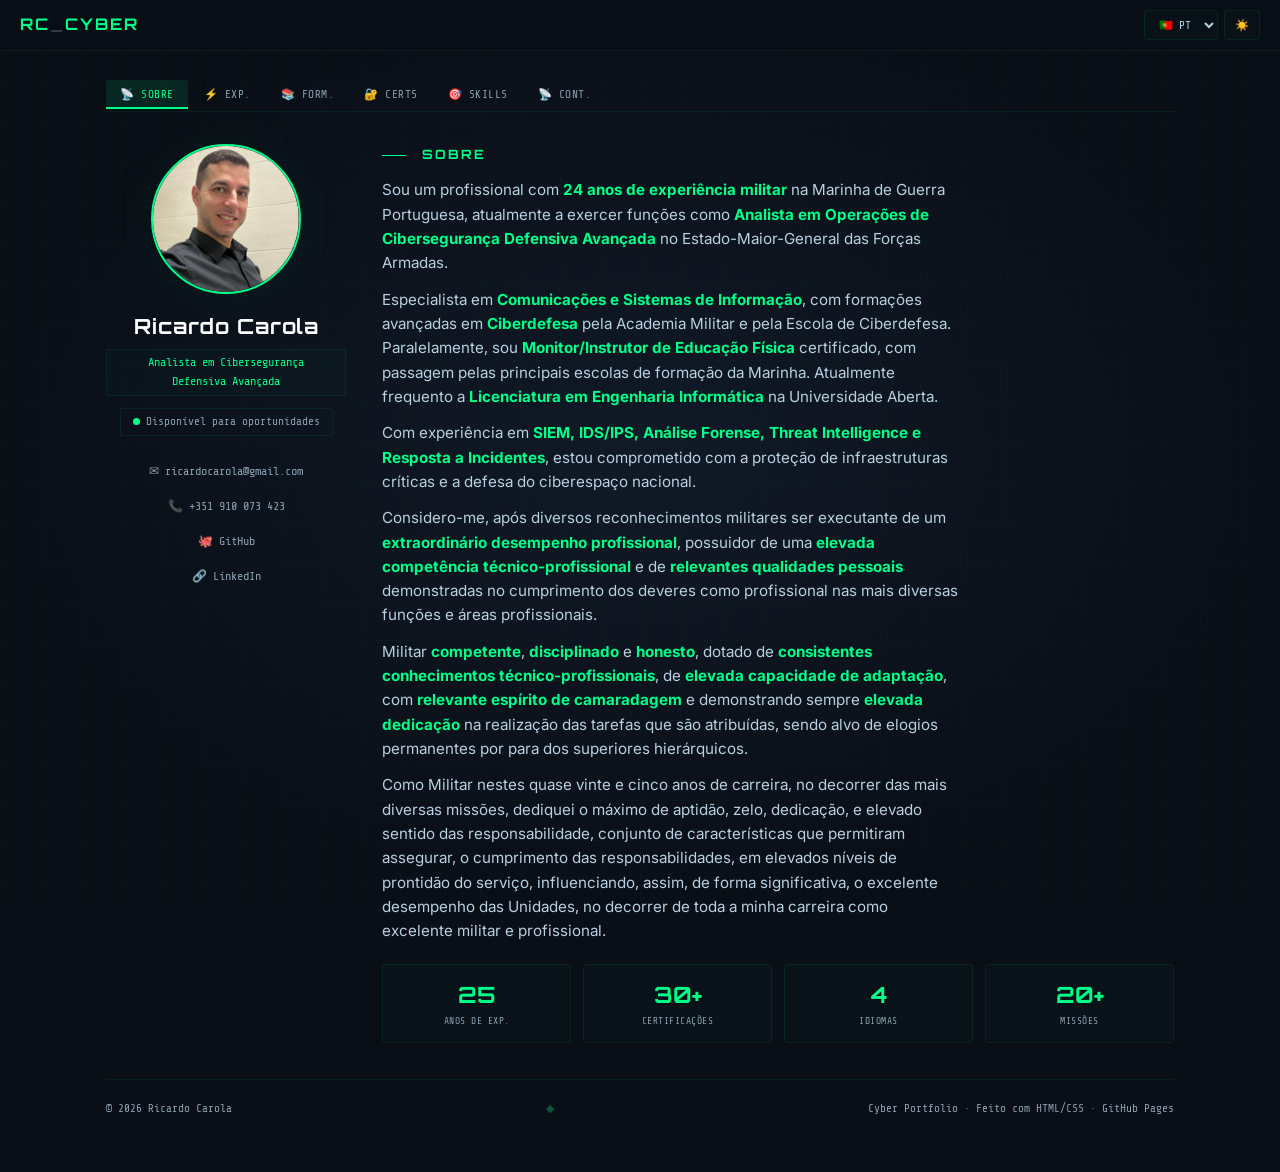
==== commit dfc0ee8b: "Update index.html" ====
--- a/index.html
+++ b/index.html
@@ -870,17 +870,19 @@
       </div>
       <div class="profile-main">
         <h2><span class="line"></span> <span id="sobreTitle">Sobre</span></h2>
-        <p id="sobreP1">Sou um profissional com <strong>24 anos de experiência militar</strong> na Marinha de Guerra Portuguesa, atualmente a exercer funções como <strong>Analista em Operações de Cibersegurança Defensiva Avançada</strong> no Estado-Maior-General das Forças Armadas.</p>
+        <p id="sobreP1">Sou um profissional com <strong>25 anos de experiência militar</strong> na Marinha de Guerra Portuguesa, atualmente a exercer funções como <strong>Analista em Operações de Cibersegurança Defensiva Avançada</strong> no Estado-Maior-General das Forças Armadas.</p>
         <p id="sobreP2">Especialista em <strong>Comunicações e Sistemas de Informação</strong>, com formações avançadas em <strong>Ciberdefesa</strong> pela Academia Militar e pela Escola de Ciberdefesa. Paralelamente, sou <strong>Monitor/Instrutor de Educação Física</strong> certificado, com passagem pelas principais escolas de formação da Marinha. Atualmente frequento a <strong>Licenciatura em Engenharia Informática</strong> na Universidade Aberta.</p>
         <p id="sobreP3">Com experiência em <strong>SIEM, IDS/IPS, Análise Forense, Threat Intelligence e Resposta a Incidentes</strong>, estou comprometido com a proteção de infraestruturas críticas e a defesa do ciberespaço nacional.</p>
-
+        <p id="sobreP4">Considero-me, após diversos reconhecimentos militares ser executante de um <strong>extraordinário desempenho profissional</strong>, possuidor de uma <strong>elevada competência técnico-profissional</strong> e de <strong>relevantes qualidades pessoais</strong> demonstradas no cumprimento dos deveres como profissional nas mais diversas funções e áreas profissionais.</p>
+        <p id="sobreP5">Militar <strong>competente</strong>, <strong>disciplinado</strong> e <strong>honesto</strong>, dotado de <strong>consistentes conhecimentos técnico-profissionais</strong>, de <strong>elevada capacidade de adaptação</strong>, com <strong>relevante espírito de camaradagem</strong> e demonstrando sempre <strong>elevada dedicação</strong> na realização das tarefas que são atribuídas, sendo alvo de elogios permanentes por para dos superiores hierárquicos.</p>
+        <p id="sobreP5">Como Militar nestes quase vinte e cinco anos de carreira, no decorrer das mais diversas missões, dediquei o máximo de aptidão, zelo, dedicação, e elevado sentido das responsabilidade, conjunto de características que permitiram assegurar, o cumprimento das responsabilidades, em elevados níveis de prontidão do serviço, influenciando, assim, de forma significativa, o excelente desempenho das Unidades, no decorrer de toda a minha carreira como excelente militar e profissional.</p>
         <div class="stats-grid">
           <div class="stat-item">
-            <div class="number">24</div>
-            <div class="label" id="statYears">Anos de Exp.</div>
+            <div class="number">25</div>
+            <div class="label" id="statYears">Anos de Experiência</div>
           </div>
           <div class="stat-item">
-            <div class="number">12+</div>
+            <div class="number">30+</div>
             <div class="label" id="statCerts">Certificações</div>
           </div>
           <div class="stat-item">
@@ -888,8 +890,8 @@
             <div class="label" id="statLangs">Idiomas</div>
           </div>
           <div class="stat-item">
-            <div class="number">∞</div>
-            <div class="label" id="statMissions">Missões</div>
+            <div class="number">20+</div>
+            <div class="label" id="statMissions">Missões Militares</div>
           </div>
         </div>
       </div>
@@ -906,7 +908,7 @@
     </h2>
 
     <div class="exp-item">
-      <div class="when" id="exp1When">2024 — atual</div>
+      <div class="when" id="exp1When">2023 — atual</div>
       <div>
         <h3 id="exp1Title">Analista em Operações de Cibersegurança Defensiva Avançada</h3>
         <div class="org" id="exp1Org">EMGFA · Lisboa</div>
@@ -924,7 +926,7 @@
     </div>
 
     <div class="exp-item">
-      <div class="when" id="exp2When">2002 — presente</div>
+      <div class="when" id="exp2When">2002 — 2022</div>
       <div>
         <h3 id="exp2Title">Operador de Comunicações e Sistemas de Informação</h3>
         <div class="org" id="exp2Org">Marinha de Guerra Portuguesa · Lisboa</div>
@@ -932,7 +934,7 @@
           <li id="exp2L1"><strong>Operação de Sistemas:</strong> HF, VHF, UHF, SATCOM e sistemas táticos.</li>
           <li id="exp2L2"><strong>COMSEC:</strong> Gestão de cifra e medidas EMCON.</li>
           <li id="exp2L3"><strong>Manutenção Técnica:</strong> Diagnóstico e reparação de equipamentos.</li>
-          <li id="exp2L4"><strong>Missões:</strong> ATALANTA, TRIDENT JUNCTURE, JOINT WARRIOR.</li>
+          <li id="exp2L4"><strong>Missões:</strong> SMNG1, FRONTEX-TRINTON, FND-SÃO TOMÉ E PRINCIPE, NATO-ATALANTA, ACTIVE ENDEVEUR, TRIDENT JUNCTURE, JOINT WARRIOR.</li>
         </ul>
         <div class="badge-grid">
           <span class="badge">SATCOM</span><span class="badge">COMSEC</span>
@@ -942,25 +944,25 @@
     </div>
 
     <div class="exp-item">
-      <div class="when" id="exp3When">2011 — presente</div>
+      <div class="when" id="exp3When">2011 — 2026</div>
       <div>
-        <h3 id="exp3Title">Monitor/Instrutor de Educação Física</h3>
-        <div class="org" id="exp3Org">Centro de Educação Física da Armada · Lisboa</div>
+        <h3 id="exp3Title">Monitor/Instrutor de Educação Física e Desporto</h3>
+        <div class="org" id="exp3Org">Centro de Educação Física da Armada - Lisboa</div>
         <ul>
-          <li id="exp3L1"><strong>Instrução:</strong> EF militar, natação utilitária e sobrevivência aquática.</li>
-          <li id="exp3L2"><strong>Avaliação:</strong> Testes de Aptidão Física (TAF) e controlo biométrico.</li>
-          <li id="exp3L3"><strong>Organização:</strong> Torneios internos e competições militares.</li>
+          <li id="exp3L1"><strong>Instrução:</strong> Educação Fisica militar, natação utilitária e sobrevivência no meio aquático.</li>
+          <li id="exp3L2"><strong>Avaliação:</strong> Avaliação das Provas de Aptidão Física (PAF's) e controlo biométrico.</li>
+          <li id="exp3L3"><strong>Organização:</strong> Torneios internos e externos nas diversas modalidades desportivas e competições militares.</li>
         </ul>
         <div class="badge-grid">
-          <span class="badge">Preparação Física Militar</span>
-          <span class="badge">Natação Utilitária</span>
-          <span class="badge">Liderança</span>
+          <span class="badge">Preparação Física Geral Militar</span>
+          <span class="badge">Natação Pura e Utilitária</span>
+          <span class="badge">Liderança Militar</span>
         </div>
       </div>
     </div>
 
     <div class="exp-item">
-      <div class="when" id="exp4When">2021 — presente</div>
+      <div class="when" id="exp4When">2021 — 2026</div>
       <div>
         <h3 id="exp4Title">Técnico de Informática e Programação</h3>
         <div class="org" id="exp4Org">Escola de Tecnologias Navais · Lisboa</div>
@@ -972,6 +974,23 @@
         <div class="badge-grid">
           <span class="badge">C/C++</span><span class="badge">Java</span>
           <span class="badge">Linux</span><span class="badge">Redes</span>
+        </div>
+      </div>
+     </div>
+        
+    <div class="exp-item">
+      <div class="when" id="exp4When">2013 — 2022</div>
+      <div>
+        <h3 id="exp4Title">Encarregado das Comunicações e Sistemas de Informação Navais</h3>
+        <div class="org" id="exp4Org">NRP Viana do Castelo, NRP Cuanza, NRP Zaire, NRP Setúbal, NRP Sines</div>
+        <ul>
+          <li id="exp4L1">Operador de Equipamentos e de Telecomunicações Terrestres e Satélites</li>
+          <li id="exp4L2">Sistemas operativos (Windows, MOST4Ships, MMHS)</li>
+          <li id="exp4L3">Redes internas e externas (Fibra ótica, LAN, WAN, protocolos, segurança)</li>
+        </ul>
+        <div class="badge-grid">
+          <span class="badge">MOST4Ships, MMHS</span><span class="badge">Java</span>
+          <span class="badge">Windows</span><span class="badge">Comunicações Navais</span>
         </div>
       </div>
     </div>
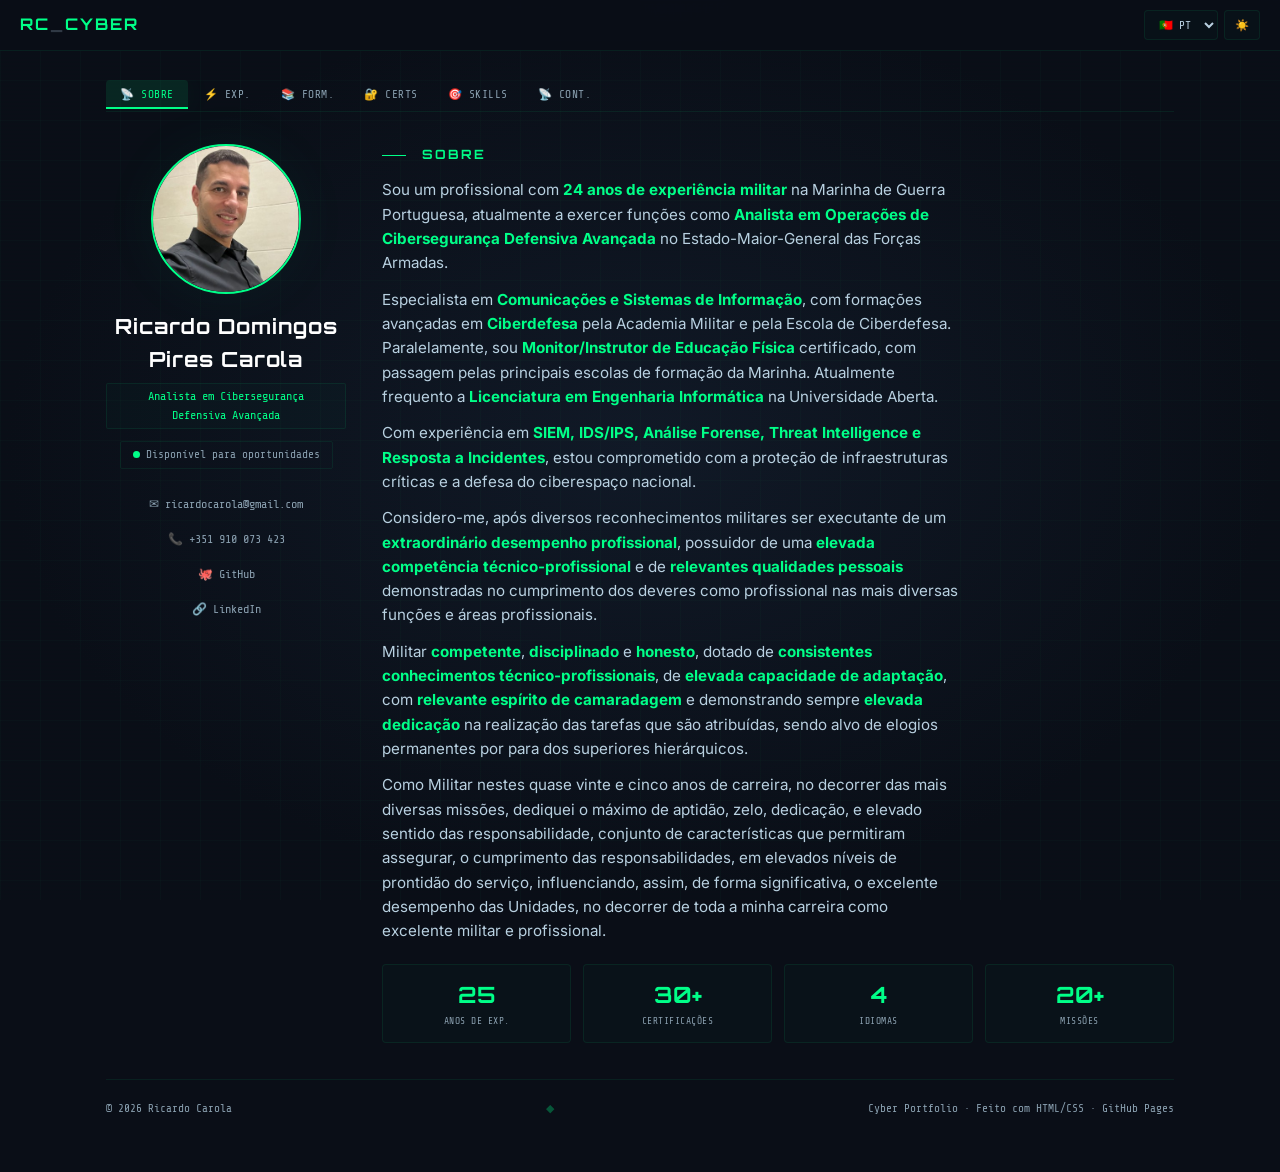
==== commit e7c3c9af: "Update index.html" ====
--- a/index.html
+++ b/index.html
@@ -858,7 +858,7 @@
                alt="Ricardo Carola" 
                onerror="this.style.display='none';this.parentElement.innerHTML='<div class=\'fallback\'>RC</div>'">
         </div>
-        <h1>Ricardo Carola</h1>
+        <h1>Ricardo Domingos Pires Carola</h1>
         <div class="role" id="roleText">Analista em Cibersegurança Defensiva Avançada</div>
         <div class="status"><span class="dot"></span><span id="statusText">Disponível para oportunidades</span></div>
         <div class="contact-links">
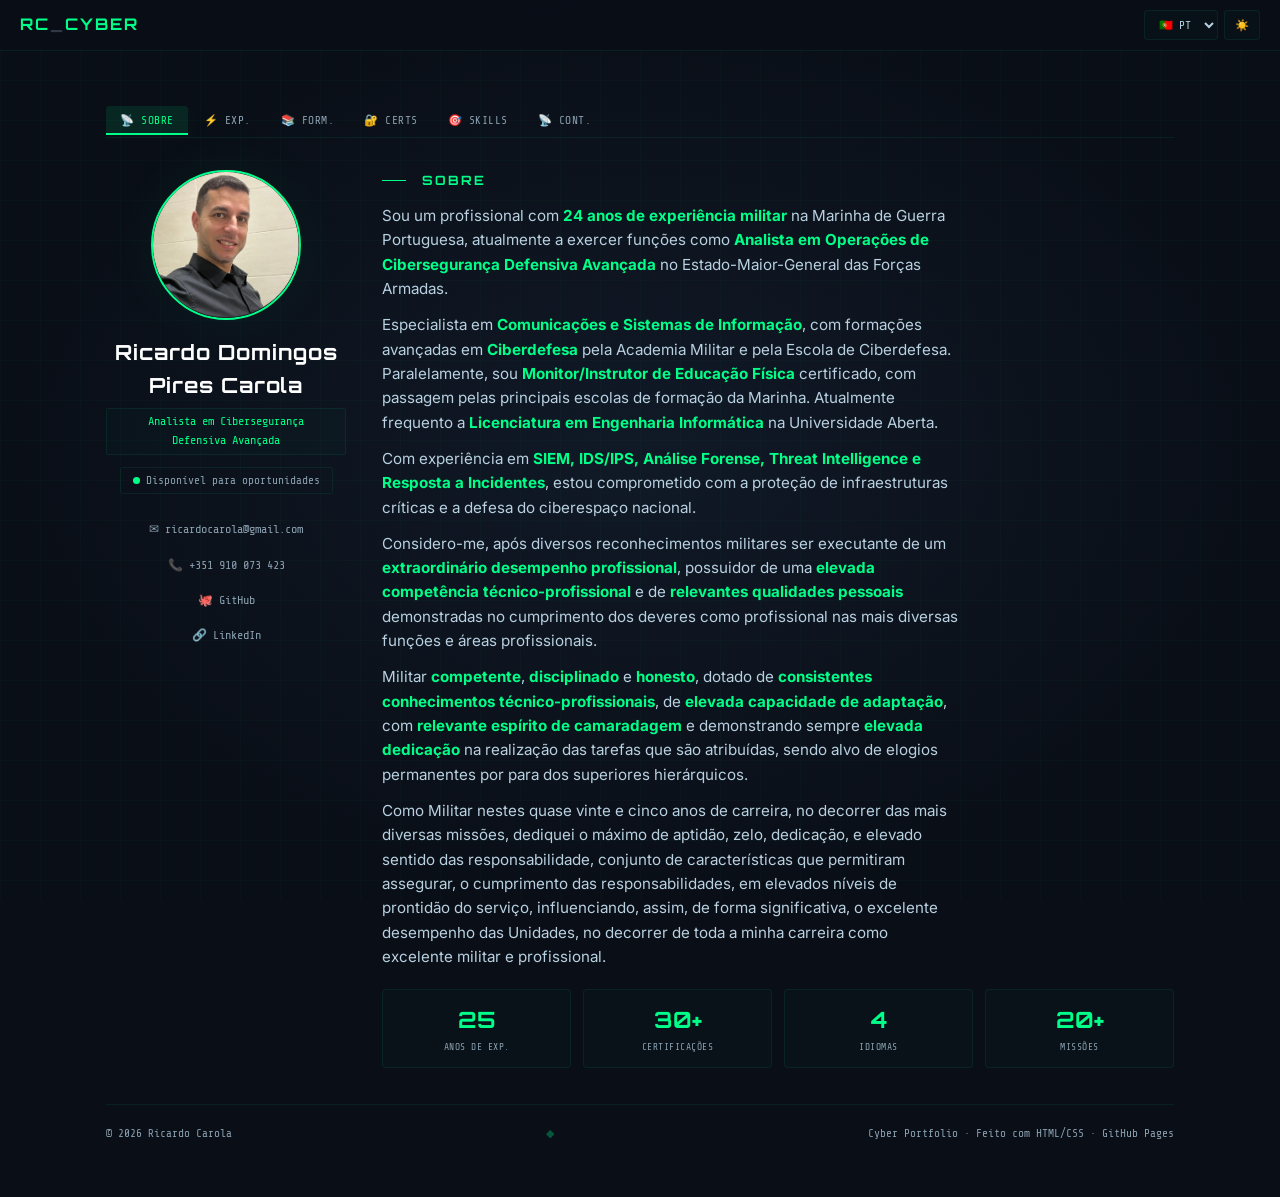
==== commit 655c7bd6: "Insert placeholder text in index.html Added a placeholder 'aa' in the HTML file." ====
--- a/index.html
+++ b/index.html
@@ -11,7 +11,7 @@
 <meta property="og:image" content="https://media.licdn.com/dms/image/v2/D4E03AQF-2QKAGwHZnw/profile-displayphoto-shrink_800_800/profile-displayphoto-shrink_800_800/0/1700000000000?e=2147483647&v=beta&t=xxx">
 <meta property="og:title" content="Ricardo Carola — Cyber Portfolio">
 <meta property="og:description" content="Analista em Cibersegurança Defensiva Avançada">
-
+aa
 <link rel="preconnect" href="https://fonts.googleapis.com">
 <link rel="preconnect" href="https://fonts.gstatic.com" crossorigin>
 <link href="https://fonts.googleapis.com/css2?family=Orbitron:wght@400;500;600;700;800;900&family=Share+Tech+Mono&family=Inter:wght@300;400;500;600;700&display=swap" rel="stylesheet">
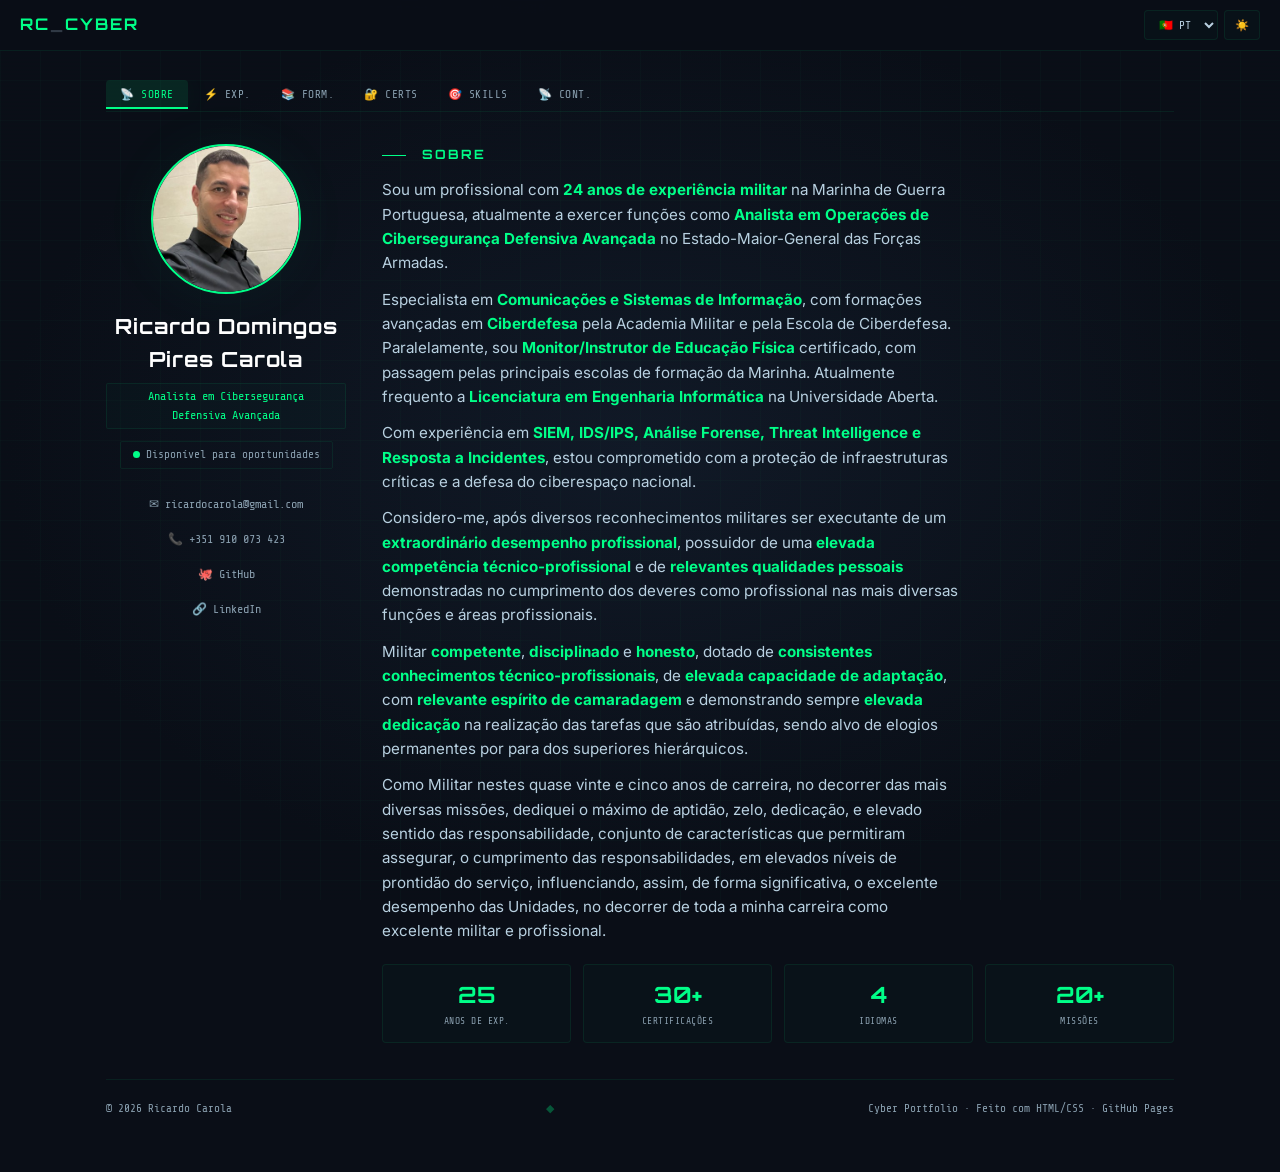
==== commit 90052369: "Update index.html" ====
--- a/index.html
+++ b/index.html
@@ -11,7 +11,6 @@
 <meta property="og:image" content="https://media.licdn.com/dms/image/v2/D4E03AQF-2QKAGwHZnw/profile-displayphoto-shrink_800_800/profile-displayphoto-shrink_800_800/0/1700000000000?e=2147483647&v=beta&t=xxx">
 <meta property="og:title" content="Ricardo Carola — Cyber Portfolio">
 <meta property="og:description" content="Analista em Cibersegurança Defensiva Avançada">
-aa
 <link rel="preconnect" href="https://fonts.googleapis.com">
 <link rel="preconnect" href="https://fonts.gstatic.com" crossorigin>
 <link href="https://fonts.googleapis.com/css2?family=Orbitron:wght@400;500;600;700;800;900&family=Share+Tech+Mono&family=Inter:wght@300;400;500;600;700&display=swap" rel="stylesheet">
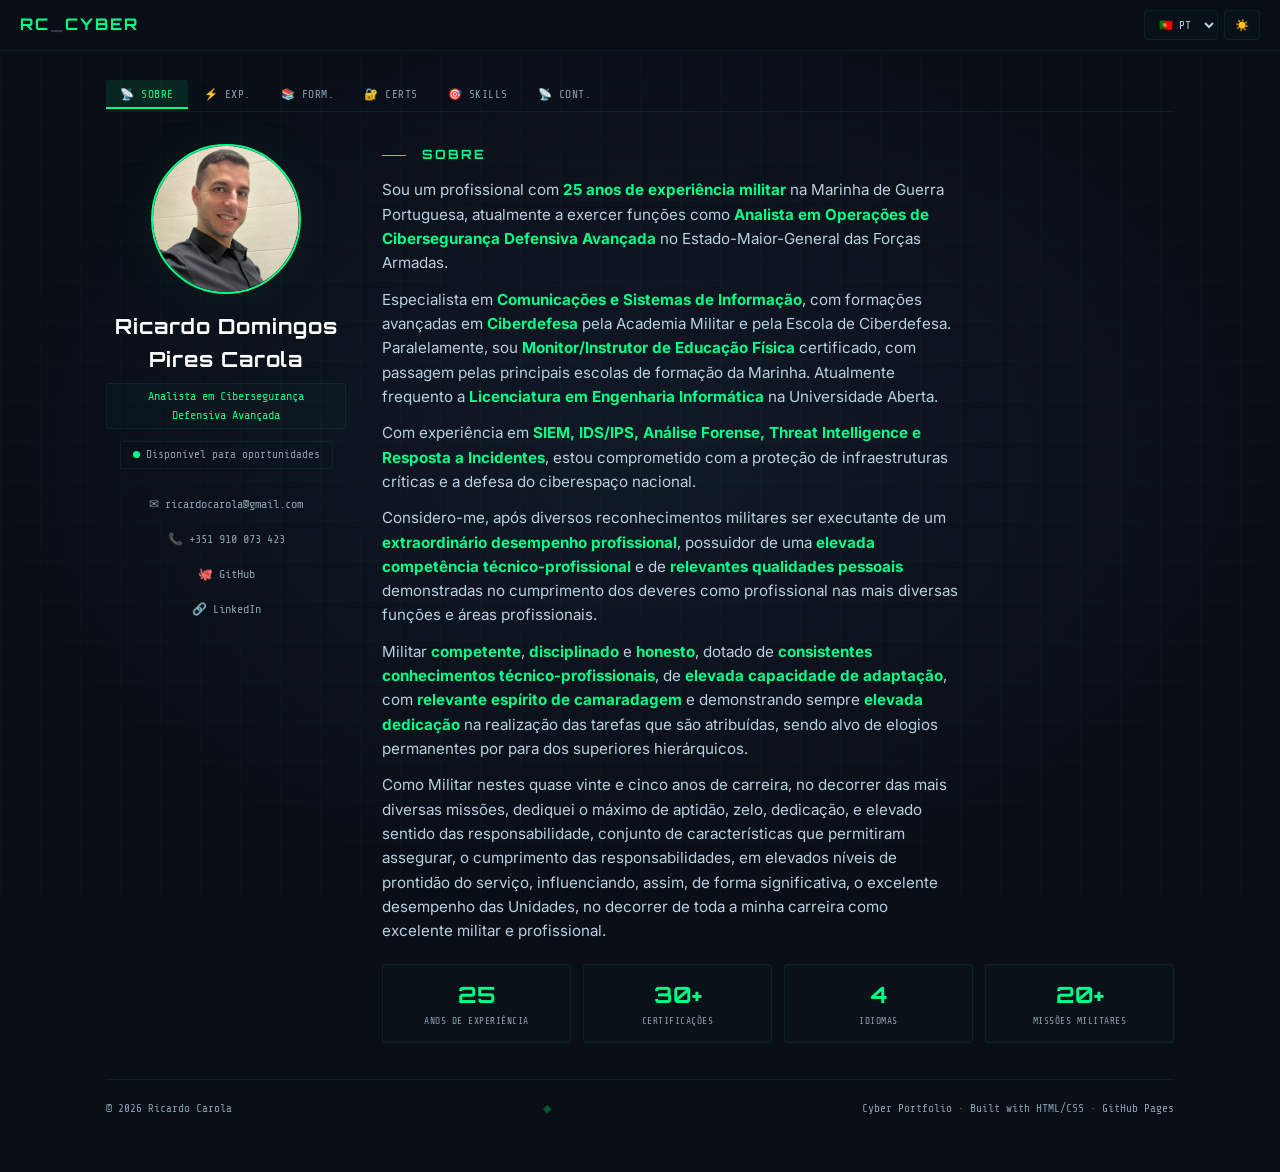
==== commit 1e2be425: "Update fmt.Println message from 'Hello' to 'Goodbye'" ====
--- a/index.html
+++ b/index.html
@@ -15,804 +15,7 @@
 <link rel="preconnect" href="https://fonts.gstatic.com" crossorigin>
 <link href="https://fonts.googleapis.com/css2?family=Orbitron:wght@400;500;600;700;800;900&family=Share+Tech+Mono&family=Inter:wght@300;400;500;600;700&display=swap" rel="stylesheet">
 <link rel="icon" href="rc.ico.ico" type="image/x-icon">
-<style>
-  /* ===== VARIÁVEIS ===== */
-  :root {
-    --bg-primary: #0a0e17;
-    --bg-secondary: #111927;
-    --bg-card: rgba(0,255,136,0.02);
-    --text-primary: #b8d0e0;
-    --text-secondary: #8aa0b0;
-    --text-heading: #ffffff;
-    --accent: #00ff88;
-    --accent-dim: rgba(0,255,136,0.1);
-    --accent-glow: rgba(0,255,136,0.05);
-    --border-color: rgba(0,255,136,0.08);
-    --avatar-border: #00ff88;
-    --glass-bg: rgba(10,14,23,0.92);
-    --code-rain-opacity: 0.12;
-  }
-
-  [data-theme="light"] {
-    --bg-primary: #f0f5f5;
-    --bg-secondary: #e4ecec;
-    --bg-card: rgba(0,100,80,0.03);
-    --text-primary: #1a2a2a;
-    --text-secondary: #3a5a5a;
-    --text-heading: #0a1a1a;
-    --accent: #0a7a6a;
-    --accent-dim: rgba(0,100,80,0.1);
-    --accent-glow: rgba(0,100,80,0.05);
-    --border-color: rgba(0,100,80,0.12);
-    --avatar-border: #0a7a6a;
-    --glass-bg: rgba(240,245,245,0.92);
-    --code-rain-opacity: 0.04;
-  }
-
-  /* ===== RESET ===== */
-  *{margin:0;padding:0;box-sizing:border-box}
-  html{scroll-behavior:smooth}
-  body{
-    font-family:'Inter',system-ui,sans-serif;
-    color:var(--text-primary);
-    background:var(--bg-primary);
-    line-height:1.6;
-    font-size:16px;
-    min-height:100vh;
-    overflow-x:hidden;
-    transition: background 0.4s ease, color 0.4s ease;
-  }
-  a{color:var(--accent);text-decoration:none;transition:all 0.3s}
-  a:hover{color:var(--accent);text-shadow:0 0 20px var(--accent-glow)}
-
-  /* ===== FUNDO CYBER ===== */
-  .cyber-bg {
-    position: fixed;
-    top: 0;
-    left: 0;
-    right: 0;
-    bottom: 0;
-    z-index: 0;
-    background: 
-      linear-gradient(rgba(0,255,136,0.02) 1px, transparent 1px),
-      linear-gradient(90deg, rgba(0,255,136,0.02) 1px, transparent 1px),
-      radial-gradient(ellipse at 50% 50%, var(--bg-secondary) 0%, var(--bg-primary) 70%);
-    background-size: 40px 40px, 40px 40px, 100% 100%;
-    animation: gridScroll 20s linear infinite;
-    transition: background 0.4s ease;
-  }
-  [data-theme="light"] .cyber-bg {
-    background: 
-      linear-gradient(rgba(0,100,80,0.03) 1px, transparent 1px),
-      linear-gradient(90deg, rgba(0,100,80,0.03) 1px, transparent 1px),
-      radial-gradient(ellipse at 50% 50%, #e4ecec 0%, #f0f5f5 70%);
-  }
-  @keyframes gridScroll {
-    0% { background-position: 0 0, 0 0, 0 0; }
-    100% { background-position: 40px 40px, 40px 40px, 0 0; }
-  }
-
-  .code-rain {
-    position: fixed;
-    top: 0;
-    left: 0;
-    right: 0;
-    bottom: 0;
-    z-index: 0;
-    pointer-events: none;
-    overflow: hidden;
-    opacity: var(--code-rain-opacity);
-    transition: opacity 0.4s ease;
-  }
-  .code-rain span {
-    display: block;
-    position: absolute;
-    color: var(--accent);
-    font-family: 'Share Tech Mono', monospace;
-    font-size: 14px;
-    animation: rain linear infinite;
-    white-space: nowrap;
-  }
-  @keyframes rain {
-    0% { transform: translateY(-100px); opacity: 0; }
-    10% { opacity: 1; }
-    90% { opacity: 1; }
-    100% { transform: translateY(calc(100vh + 100px)); opacity: 0; }
-  }
-
-  .glitch-overlay {
-    position: fixed;
-    top: 0;
-    left: 0;
-    right: 0;
-    bottom: 0;
-    z-index: 1;
-    pointer-events: none;
-    background: repeating-linear-gradient(0deg, transparent 0px, rgba(0,255,136,0.008) 2px, transparent 4px);
-    animation: glitch 4s infinite;
-  }
-  [data-theme="light"] .glitch-overlay {
-    background: repeating-linear-gradient(0deg, transparent 0px, rgba(0,100,80,0.008) 2px, transparent 4px);
-  }
-  @keyframes glitch {
-    0%, 90%, 100% { opacity: 0; }
-    92% { opacity: 0.3; }
-    94% { opacity: 0; }
-    96% { opacity: 0.2; }
-  }
-
-  /* ===== TOP BAR ===== */
-  .top-bar {
-    position: fixed;
-    top: 0;
-    left: 0;
-    right: 0;
-    z-index: 100;
-    background: var(--glass-bg);
-    backdrop-filter: blur(12px);
-    -webkit-backdrop-filter: blur(12px);
-    border-bottom: 1px solid var(--border-color);
-    padding: 10px 20px;
-    display: flex;
-    justify-content: space-between;
-    align-items: center;
-    flex-wrap: wrap;
-    gap: 8px;
-    transition: background 0.4s ease, border-color 0.4s ease;
-  }
-  .top-bar .brand {
-    font-family: 'Orbitron', monospace;
-    font-weight: 700;
-    font-size: 1rem;
-    color: var(--accent);
-    letter-spacing: 2px;
-    text-shadow: 0 0 30px var(--accent-glow);
-  }
-  .top-bar .brand span { color: var(--text-secondary); opacity: 0.3; }
-  .top-bar .controls {
-    display: flex;
-    gap: 6px;
-    align-items: center;
-    flex-wrap: wrap;
-  }
-  .top-bar select, .top-bar button {
-    padding: 5px 10px;
-    border-radius: 4px;
-    border: 1px solid var(--border-color);
-    background: var(--bg-card);
-    color: var(--text-primary);
-    font-size: .7rem;
-    font-family: 'Share Tech Mono', monospace;
-    cursor: pointer;
-    transition: all 0.3s;
-    min-height: 30px;
-  }
-  .top-bar select:hover, .top-bar button:hover {
-    border-color: var(--accent);
-    background: var(--accent-dim);
-  }
-  .top-bar select:focus, .top-bar button:focus {
-    outline: 2px solid var(--accent);
-    outline-offset: 2px;
-  }
-  .top-bar select option { background: var(--bg-primary); color: var(--text-primary); }
-  .theme-btn { font-size: .9rem; min-width: 34px; display: flex; align-items: center; justify-content: center; }
-
-  /* ===== CONTAINER ===== */
-  .container {
-    position: relative;
-    z-index: 2;
-    max-width: 1100px;
-    margin: 0 auto;
-    padding: 80px 16px 30px;
-  }
-
-  /* ===== MENU DE ABAS ===== */
-  .tab-menu {
-    display: flex;
-    flex-wrap: wrap;
-    gap: 2px;
-    margin-bottom: 28px;
-    border-bottom: 1px solid var(--border-color);
-    padding-bottom: 2px;
-    overflow-x: auto;
-    -webkit-overflow-scrolling: touch;
-  }
-  .tab-btn {
-    padding: 8px 14px;
-    border: none;
-    background: transparent;
-    color: var(--text-secondary);
-    font-family: 'Share Tech Mono', monospace;
-    font-size: .7rem;
-    cursor: pointer;
-    transition: all 0.3s;
-    border-radius: 4px 4px 0 0;
-    letter-spacing: 0.5px;
-    text-transform: uppercase;
-    white-space: nowrap;
-    flex-shrink: 0;
-  }
-  .tab-btn:hover {
-    color: var(--text-primary);
-    background: var(--bg-card);
-  }
-  .tab-btn.active {
-    color: var(--accent);
-    background: var(--accent-dim);
-    box-shadow: inset 0 -2px 0 var(--accent), 0 0 30px var(--accent-glow);
-  }
-
-  /* ===== CONTEÚDO DAS ABAS ===== */
-  .tab-content {
-    display: none;
-    animation: fadeInTab 0.4s ease;
-    padding: 4px 0;
-  }
-  .tab-content.active { display: block; }
-  @keyframes fadeInTab {
-    from { opacity: 0; transform: translateY(8px); }
-    to { opacity: 1; transform: translateY(0); }
-  }
-
-  /* ===== PERFIL ===== */
-  .profile-grid {
-    display: grid;
-    grid-template-columns: 240px 1fr;
-    gap: 36px;
-    align-items: start;
-  }
-  .profile-side { text-align: center; }
-  .avatar-cyber {
-    width: 150px;
-    height: 150px;
-    border-radius: 50%;
-    margin: 0 auto 16px;
-    border: 2px solid var(--avatar-border);
-    background: var(--bg-secondary);
-    display: flex;
-    align-items: center;
-    justify-content: center;
-    overflow: hidden;
-    box-shadow: 0 0 60px var(--accent-glow);
-    position: relative;
-  }
-  .avatar-cyber img {
-    width: 100%;
-    height: 100%;
-    object-fit: cover;
-  }
-  .avatar-cyber .fallback {
-    font-family: 'Orbitron', monospace;
-    font-size: 3rem;
-    font-weight: 700;
-    color: var(--accent);
-    text-shadow: 0 0 60px var(--accent-glow);
-  }
-  .avatar-cyber::after {
-    content: '';
-    position: absolute;
-    inset: -4px;
-    border-radius: 50%;
-    border: 1px solid var(--border-color);
-    animation: pulseRing 3s ease-in-out infinite;
-  }
-  @keyframes pulseRing {
-    0%, 100% { transform: scale(1); opacity: 1; }
-    50% { transform: scale(1.05); opacity: 0.5; }
-  }
-
-  .profile-side h1 {
-    font-family: 'Orbitron', monospace;
-    font-size: 1.3rem;
-    color: var(--text-heading);
-    letter-spacing: 1px;
-  }
-  .profile-side .role {
-    font-family: 'Share Tech Mono', monospace;
-    font-size: .75rem;
-    color: var(--accent);
-    margin-top: 6px;
-    display: inline-block;
-    padding: 3px 14px;
-    border: 1px solid var(--border-color);
-    border-radius: 2px;
-    background: var(--bg-card);
-  }
-  .profile-side .status {
-    display: inline-flex;
-    align-items: center;
-    gap: 6px;
-    margin-top: 12px;
-    padding: 4px 12px;
-    border: 1px solid var(--border-color);
-    border-radius: 2px;
-    font-family: 'Share Tech Mono', monospace;
-    font-size: .7rem;
-    color: var(--text-secondary);
-  }
-  .profile-side .status .dot {
-    width: 7px;
-    height: 7px;
-    border-radius: 50%;
-    background: var(--accent);
-    animation: blink 1.5s infinite;
-  }
-  @keyframes blink { 0%, 100% { opacity: 1; } 50% { opacity: 0.2; } }
-
-  .profile-side .contact-links {
-    margin-top: 20px;
-    display: flex;
-    flex-direction: column;
-    gap: 4px;
-  }
-  .profile-side .contact-links a {
-    font-family: 'Share Tech Mono', monospace;
-    font-size: .75rem;
-    padding: 5px 10px;
-    border: 1px solid transparent;
-    border-radius: 2px;
-    transition: all 0.3s;
-    color: var(--text-secondary);
-  }
-  .profile-side .contact-links a:hover {
-    border-color: var(--border-color);
-    background: var(--bg-card);
-    color: var(--accent);
-    padding-left: 16px;
-  }
-
-  .profile-main h2 {
-    font-family: 'Orbitron', monospace;
-    font-size: .8rem;
-    color: var(--accent);
-    text-transform: uppercase;
-    letter-spacing: 2px;
-    margin-bottom: 14px;
-  }
-  .profile-main h2 .line {
-    display: inline-block;
-    width: 24px;
-    height: 1px;
-    background: var(--accent);
-    margin-right: 10px;
-    vertical-align: middle;
-  }
-  .profile-main p {
-    font-size: .95rem;
-    color: var(--text-primary);
-    max-width: 58ch;
-    margin-bottom: 12px;
-  }
-  .profile-main p strong { color: var(--accent); }
-
-  .stats-grid {
-    display: grid;
-    grid-template-columns: repeat(auto-fit, minmax(90px, 1fr));
-    gap: 12px;
-    margin-top: 20px;
-  }
-  .stat-item {
-    background: var(--bg-card);
-    border: 1px solid var(--border-color);
-    padding: 12px;
-    text-align: center;
-    border-radius: 4px;
-    transition: all 0.3s;
-  }
-  .stat-item:hover { border-color: var(--accent); }
-  .stat-item .number {
-    font-family: 'Orbitron', monospace;
-    font-size: 1.4rem;
-    color: var(--accent);
-    font-weight: 700;
-  }
-  .stat-item .label {
-    font-family: 'Share Tech Mono', monospace;
-    font-size: .6rem;
-    color: var(--text-secondary);
-    margin-top: 2px;
-    text-transform: uppercase;
-    letter-spacing: 0.5px;
-  }
-
-  /* ===== EXPERIÊNCIA ===== */
-  .exp-item {
-    display: grid;
-    grid-template-columns: 120px 1fr;
-    gap: 16px;
-    padding: 16px 0 16px 12px;
-    border-bottom: 1px solid var(--border-color);
-    border-left: 1px solid transparent;
-    transition: all 0.3s;
-  }
-  .exp-item:hover {
-    border-left-color: var(--accent);
-    background: var(--bg-card);
-    padding-left: 16px;
-  }
-  .exp-item .when {
-    font-family: 'Share Tech Mono', monospace;
-    font-size: .7rem;
-    color: var(--text-secondary);
-    padding-top: 2px;
-  }
-  .exp-item h3 {
-    font-family: 'Orbitron', monospace;
-    font-size: .9rem;
-    color: var(--text-heading);
-    letter-spacing: 0.3px;
-  }
-  .exp-item .org {
-    font-family: 'Share Tech Mono', monospace;
-    font-size: .75rem;
-    color: var(--accent);
-    margin-top: 2px;
-  }
-  .exp-item p { font-size: .88rem; color: var(--text-primary); margin-top: 4px; }
-  .exp-item ul { padding-left: 16px; margin-top: 4px; font-size: .85rem; color: var(--text-primary); }
-  .exp-item ul li { margin-bottom: 2px; }
-
-  /* ===== BADGES ===== */
-  .badge-grid {
-    display: flex;
-    flex-wrap: wrap;
-    gap: 4px;
-    margin-top: 8px;
-  }
-  .badge {
-    font-family: 'Share Tech Mono', monospace;
-    font-size: .6rem;
-    padding: 2px 10px;
-    border: 1px solid var(--border-color);
-    border-radius: 2px;
-    color: var(--accent);
-    background: var(--bg-card);
-    transition: all 0.3s;
-  }
-  .badge:hover {
-    border-color: var(--accent);
-    background: var(--accent-dim);
-  }
-
-  /* ===== CERTIFICAÇÕES ===== */
-  .cert-item {
-    padding: 16px 0 16px 12px;
-    border-bottom: 1px solid var(--border-color);
-    border-left: 1px solid transparent;
-    transition: all 0.3s;
-  }
-  .cert-item:hover {
-    border-left-color: var(--accent);
-    background: var(--bg-card);
-    padding-left: 16px;
-  }
-  .cert-item h4 {
-    font-family: 'Orbitron', monospace;
-    font-size: .85rem;
-    color: var(--text-heading);
-    display: flex;
-    align-items: center;
-    gap: 10px;
-    flex-wrap: wrap;
-  }
-  .cert-item h4 .cert-badge {
-    font-size: .6rem;
-    padding: 2px 8px;
-    border-radius: 2px;
-    background: var(--accent-dim);
-    color: var(--accent);
-    font-family: 'Share Tech Mono', monospace;
-    border: 1px solid var(--border-color);
-  }
-  .cert-item .meta {
-    font-family: 'Share Tech Mono', monospace;
-    font-size: .7rem;
-    color: var(--text-secondary);
-    margin-top: 2px;
-  }
-  .cert-item p { font-size: .85rem; color: var(--text-primary); margin-top: 4px; }
-  
-  .cert-diploma-btn {
-    display: inline-flex;
-    align-items: center;
-    gap: 6px;
-    margin-top: 8px;
-    padding: 4px 14px;
-    border: 1px solid var(--border-color);
-    border-radius: 2px;
-    background: var(--bg-card);
-    color: var(--accent);
-    font-family: 'Share Tech Mono', monospace;
-    font-size: .7rem;
-    cursor: pointer;
-    transition: all 0.3s;
-  }
-  .cert-diploma-btn:hover {
-    border-color: var(--accent);
-    background: var(--accent-dim);
-    box-shadow: 0 0 20px var(--accent-glow);
-  }
-  
-  /* ===== MODAL ===== */
-  .diploma-modal {
-    display: none;
-    position: fixed;
-    top: 0;
-    left: 0;
-    right: 0;
-    bottom: 0;
-    z-index: 1000;
-    background: rgba(0,0,0,0.85);
-    backdrop-filter: blur(8px);
-    -webkit-backdrop-filter: blur(8px);
-    align-items: center;
-    justify-content: center;
-    padding: 20px;
-  }
-  .diploma-modal.active { display: flex; }
-  .diploma-modal-content {
-    background: var(--bg-primary);
-    border: 1px solid var(--accent);
-    border-radius: 8px;
-    max-width: 700px;
-    width: 100%;
-    max-height: 90vh;
-    overflow-y: auto;
-    padding: 30px;
-    position: relative;
-    box-shadow: 0 0 80px rgba(0,255,136,0.05);
-  }
-  .diploma-modal-content .close-btn {
-    position: absolute;
-    top: 12px;
-    right: 16px;
-    font-size: 1.4rem;
-    cursor: pointer;
-    color: var(--text-secondary);
-    background: none;
-    border: none;
-    font-family: 'Share Tech Mono', monospace;
-    transition: all 0.3s;
-  }
-  .diploma-modal-content .close-btn:hover {
-    color: var(--accent);
-    transform: rotate(90deg);
-  }
-  .diploma-modal-content .diploma-title {
-    font-family: 'Orbitron', monospace;
-    font-size: 1.1rem;
-    color: var(--accent);
-    margin-bottom: 8px;
-  }
-  .diploma-modal-content .diploma-sub {
-    font-family: 'Share Tech Mono', monospace;
-    font-size: .85rem;
-    color: var(--text-secondary);
-    margin-bottom: 16px;
-  }
-  .diploma-modal-content .diploma-body {
-    color: var(--text-primary);
-    font-size: .95rem;
-    line-height: 1.8;
-  }
-  .diploma-modal-content .diploma-body ul {
-    padding-left: 20px;
-    margin: 10px 0;
-  }
-  .diploma-modal-content .diploma-body ul li { margin-bottom: 4px; }
-  .diploma-modal-content .diploma-footer {
-    margin-top: 16px;
-    padding-top: 16px;
-    border-top: 1px solid var(--border-color);
-    display: flex;
-    justify-content: space-between;
-    flex-wrap: wrap;
-    gap: 8px;
-    font-family: 'Share Tech Mono', monospace;
-    font-size: .75rem;
-    color: var(--text-secondary);
-  }
-  .diploma-modal-content .diploma-footer a { color: var(--accent); }
-  .diploma-modal-content .diploma-footer a:hover { text-decoration: underline; }
-
-  /* ===== SKILLS ===== */
-  .skills-grid {
-    display: grid;
-    grid-template-columns: repeat(auto-fit, minmax(170px, 1fr));
-    gap: 20px;
-  }
-  .skill-cat h3 {
-    font-family: 'Orbitron', monospace;
-    font-size: .7rem;
-    color: var(--accent);
-    text-transform: uppercase;
-    letter-spacing: 1px;
-    margin-bottom: 8px;
-    border-bottom: 1px solid var(--border-color);
-    padding-bottom: 6px;
-  }
-  .skill-cat ul { list-style: none; }
-  .skill-cat ul li {
-    padding: 3px 0 3px 4px;
-    font-size: .85rem;
-    color: var(--text-primary);
-    border-bottom: 1px solid var(--border-color);
-    transition: all 0.3s;
-  }
-  .skill-cat ul li:hover {
-    color: var(--accent);
-    padding-left: 10px;
-  }
-
-  /* ===== SKILL BARS ===== */
-  .skill-bar { margin: 5px 0; }
-  .skill-bar .bar-label {
-    display: flex;
-    justify-content: space-between;
-    font-size: .78rem;
-    color: var(--text-primary);
-  }
-  .skill-bar .bar-track {
-    height: 3px;
-    background: var(--border-color);
-    border-radius: 2px;
-    margin-top: 2px;
-    overflow: hidden;
-  }
-  .skill-bar .bar-fill {
-    height: 100%;
-    background: linear-gradient(90deg, var(--accent), var(--accent));
-    border-radius: 2px;
-    width: 0%;
-    transition: width 1.5s ease;
-    box-shadow: 0 0 20px var(--accent-glow);
-  }
-
-  /* ===== CTA ===== */
-  .cta-cyber {
-    background: var(--bg-card);
-    border: 1px solid var(--border-color);
-    padding: 30px;
-    text-align: center;
-    border-radius: 4px;
-    transition: all 0.3s;
-  }
-  .cta-cyber:hover { border-color: var(--accent); }
-  .cta-cyber p {
-    font-size: 1rem;
-    max-width: 50ch;
-    margin: 0 auto;
-    color: var(--text-primary);
-  }
-  .cta-cyber p strong { color: var(--accent); }
-  .cta-cyber .btn {
-    display: inline-block;
-    margin-top: 14px;
-    padding: 8px 28px;
-    background: transparent;
-    border: 1px solid var(--accent);
-    color: var(--accent);
-    border-radius: 2px;
-    font-family: 'Share Tech Mono', monospace;
-    font-size: .8rem;
-    cursor: pointer;
-    transition: all 0.3s;
-    letter-spacing: 0.5px;
-  }
-  .cta-cyber .btn:hover {
-    background: var(--accent);
-    color: var(--bg-primary);
-    box-shadow: 0 0 40px var(--accent-glow);
-    text-decoration: none;
-  }
-
-  /* ===== CONTACT CARDS ===== */
-  .contact-grid {
-    display: grid;
-    grid-template-columns: repeat(auto-fit, minmax(150px, 1fr));
-    gap: 12px;
-    margin-top: 24px;
-  }
-  .contact-card {
-    background: var(--bg-card);
-    border: 1px solid var(--border-color);
-    padding: 16px;
-    text-align: center;
-    border-radius: 4px;
-    transition: all 0.3s;
-  }
-  .contact-card:hover { border-color: var(--accent); }
-  .contact-card .icon { font-size: 1.6rem; margin-bottom: 4px; }
-  .contact-card .info {
-    font-family: 'Share Tech Mono', monospace;
-    font-size: .7rem;
-    color: var(--text-primary);
-    word-break: break-all;
-  }
-  .contact-card .info a { color: var(--text-primary); }
-  .contact-card .info a:hover { color: var(--accent); }
-
-  /* ===== FOOTER ===== */
-  footer {
-    border-top: 1px solid var(--border-color);
-    padding: 20px 0 24px;
-    font-family: 'Share Tech Mono', monospace;
-    font-size: .7rem;
-    color: var(--text-secondary);
-    display: flex;
-    justify-content: space-between;
-    flex-wrap: wrap;
-    gap: 6px;
-    margin-top: 32px;
-  }
-  footer .highlight { color: var(--accent); opacity: 0.3; }
-
-  /* ===== RESPONSIVE ===== */
-  @media (max-width: 768px) {
-    .container { padding: 76px 12px 20px; }
-    .top-bar { padding: 8px 12px; }
-    .top-bar .brand { font-size: .85rem; }
-    .top-bar select, .top-bar button { font-size: .65rem; padding: 4px 8px; min-height: 28px; }
-    .tab-btn { padding: 6px 10px; font-size: .6rem; }
-    .profile-grid { grid-template-columns: 1fr; gap: 20px; }
-    .profile-side { text-align: center; }
-    .avatar-cyber { width: 120px; height: 120px; }
-    .avatar-cyber .fallback { font-size: 2.4rem; }
-    .profile-side h1 { font-size: 1.1rem; }
-    .exp-item { grid-template-columns: 1fr; gap: 2px; padding-left: 8px; }
-    .exp-item:hover { padding-left: 12px; }
-    .exp-item .when { font-size: .65rem; color: var(--text-secondary); }
-    .stats-grid { grid-template-columns: repeat(2, 1fr); gap: 8px; }
-    .stat-item .number { font-size: 1.2rem; }
-    .skills-grid { grid-template-columns: 1fr 1fr; gap: 16px; }
-    .contact-grid { grid-template-columns: 1fr 1fr; gap: 8px; }
-    .cta-cyber { padding: 20px; }
-    .cta-cyber p { font-size: .9rem; }
-    footer { font-size: .6rem; flex-direction: column; align-items: center; text-align: center; }
-    .diploma-modal-content { padding: 20px; margin: 10px; }
-    .diploma-modal-content .diploma-title { font-size: .95rem; }
-  }
-
-  @media (max-width: 480px) {
-    .container { padding: 72px 10px 16px; }
-    .top-bar .brand { font-size: .75rem; letter-spacing: 1px; }
-    .top-bar .controls { gap: 4px; }
-    .top-bar select, .top-bar button { font-size: .6rem; padding: 3px 6px; min-height: 26px; }
-    .tab-menu { gap: 1px; margin-bottom: 16px; }
-    .tab-btn { padding: 4px 8px; font-size: .55rem; }
-    .avatar-cyber { width: 100px; height: 100px; }
-    .avatar-cyber .fallback { font-size: 2rem; }
-    .profile-side h1 { font-size: 1rem; }
-    .profile-side .role { font-size: .65rem; }
-    .profile-main p { font-size: .85rem; }
-    .exp-item { padding: 10px 0 10px 6px; }
-    .exp-item h3 { font-size: .8rem; }
-    .exp-item ul { font-size: .8rem; padding-left: 12px; }
-    .skills-grid { grid-template-columns: 1fr; gap: 12px; }
-    .contact-grid { grid-template-columns: 1fr; gap: 6px; }
-    .badge { font-size: .55rem; padding: 1px 8px; }
-    .stats-grid { grid-template-columns: repeat(2, 1fr); gap: 6px; }
-    .stat-item { padding: 8px; }
-    .stat-item .number { font-size: 1rem; }
-    .stat-item .label { font-size: .5rem; }
-    .cta-cyber { padding: 16px; }
-    .cta-cyber .btn { padding: 6px 20px; font-size: .7rem; }
-    .cert-item h4 { font-size: .78rem; }
-    .cert-item .meta { font-size: .65rem; }
-    .diploma-modal-content { padding: 16px; }
-    .diploma-modal-content .diploma-title { font-size: .85rem; }
-    .diploma-modal-content .diploma-body { font-size: .85rem; }
-  }
-
-  @media (max-width: 360px) {
-    .tab-btn { padding: 3px 6px; font-size: .5rem; }
-    .top-bar .brand { font-size: .65rem; }
-    .top-bar select, .top-bar button { font-size: .55rem; padding: 2px 5px; min-height: 22px; }
-    .avatar-cyber { width: 80px; height: 80px; }
-    .avatar-cyber .fallback { font-size: 1.6rem; }
-  }
-</style>
+<link rel="stylesheet" href="styles.css">
 </head>
 <body>
 
@@ -1123,646 +326,5 @@
     <div id="diplomaContent"></div>
   </div>
 </div>
-
-<script>
-  // ===== DADOS DOS DIPLOMAS (NÃO TRADUZIDOS, POIS SÃO DETALHES FIXOS) =====
-  const diplomas = {
-    cert1: {
-      title: "CSCO — Certified SME Cyber Security Officer",
-      subtitle: "EU Cyber Academy · 06/02/2026 · ID: 6986058501c23a6b60010faa",
-      body: `<p><strong>Certificação europeia em cibersegurança para Pequenas e Médias Empresas (PME).</strong></p><ul><li><strong>Gestão de Riscos:</strong> Identificação e mitigação de riscos cibernéticos</li><li><strong>Conformidade:</strong> Cumprimento de normas e regulamentos europeus</li><li><strong>Proteção de Ativos Digitais:</strong> Defesa de dados e infraestruturas</li><li><strong>Segurança em PME:</strong> Estratégias adaptadas a organizações de menor dimensão</li></ul><p><strong>Competências adquiridas:</strong> Cyber Security, Risk Management, Compliance, Digital Asset Protection</p>`,
-      footer: 'Certificado emitido pela EU Cyber Academy · <a href="https://ricardocarola.pt/certificados/Certified%20CSCSO.png" target="_blank">📄 Ver certificado original (PNG)</a>'
-    },
-    cert2: {
-      title: "C)ITP — Certified Information Technology Principles",
-      subtitle: "Mile2 · 01/09/2026 · ID: 28044-176-799-8775",
-      body: `<p><strong>Certificação internacional em princípios de tecnologias de informação.</strong></p><ul><li><strong>Fundamentos de TI:</strong> Arquitetura de computadores, sistemas operativos e redes</li><li><strong>Segurança da Informação:</strong> Princípios básicos de cibersegurança</li><li><strong>Redes:</strong> Protocolos, topologias e gestão de redes</li><li><strong>Gestão de Dados:</strong> Armazenamento, backup e recuperação</li></ul><p><strong>Competências adquiridas:</strong> IT Principles, Networking, Information Security, Data Management</p>`,
-      footer: 'Certificado emitido pela Mile2 · <a href="https://ricardocarola.pt/certificados/Certified%20Information%20Technology%20Principles.jpg" target="_blank">📄 Ver certificado original (JPG)</a>'
-    },
-    cert3: {
-      title: "CSP — Certified Security Principles",
-      subtitle: "Mile2 · Válido até 01/06/2029 · ID: 28044-17-6-7-8-0-0989",
-      body: `<p><strong>Certificação em princípios de segurança da informação.</strong></p><ul><li><strong>Fundamentos de Segurança:</strong> Conceitos base de cibersegurança</li><li><strong>Gestão de Riscos:</strong> Identificação, análise e mitigação de riscos</li><li><strong>Controlos de Segurança:</strong> Implementação de medidas de proteção</li><li><strong>Melhores Práticas:</strong> Standards e frameworks de segurança</li></ul><p><strong>Competências adquiridas:</strong> Security Principles, Risk Management, Security Controls, Best Practices</p>`,
-      footer: 'Certificado emitido pela Mile2 · <a href="https://ricardocarola.pt/certificados/Certified%20Security%20Principles.pdf" target="_blank">📄 Ver certificado original (PDF)</a>'
-    },
-    cert4: {
-      title: "COFPS — Certified Online Fraud Prevention Specialist",
-      subtitle: "Hack & Fix · 28/06/2026 · ID: 2094-1322-5947-1486",
-      body: `<p><strong>Especialização em prevenção de fraudes online.</strong></p><ul><li><strong>Deteção de Fraudes:</strong> Identificação de atividades suspeitas</li><li><strong>Proteção de Transações:</strong> Segurança em pagamentos digitais</li><li><strong>Análise Comportamental:</strong> Monitorização de padrões anómalos</li><li><strong>Resposta a Incidentes:</strong> Ação rápida em casos de fraude</li></ul><p><strong>Competências adquiridas:</strong> Fraud Prevention, Digital Security, Transaction Security, Incident Response</p>`,
-      footer: 'Certificado emitido pela Hack & Fix · <a href="https://ricardocarola.pt/certificados/Certified%20COFPS.jpg" target="_blank">📄 Ver certificado original (JPG)</a> · <a href="https://ricardocarola.pt/certificados/Certified%20COFPS%20(JUN26).pdf" target="_blank">📄 PDF</a>'
-    },
-    cert5: {
-      title: "Cyber Security 101 — Learning Path",
-      subtitle: "TryHackMe · 16/01/2026 · Duração: 45h 23min",
-      body: `<p><strong>Percurso formativo completo em cibersegurança.</strong></p><ul><li><strong>Fundamentos de Cibersegurança:</strong> Conceitos base e terminologia</li><li><strong>Redes:</strong> Protocolos, arquitetura e segurança de redes</li><li><strong>Sistemas Operativos:</strong> Segurança em Windows e Linux</li><li><strong>Técnicas de Ataque/Defesa:</strong> Metodologias de ataque e defesa</li></ul><p><strong>Competências adquiridas:</strong> Cyber Security, Networking, OS Security, Attack/Defense Techniques</p>`,
-      footer: 'Certificado emitido pela TryHackMe · <a href="https://ricardocarola.pt/certificados/Cyber%20Security%20101.jpg" target="_blank">📄 Ver certificado original (JPG)</a>'
-    },
-    cert6: {
-      title: "Pre Security — Learning Path",
-      subtitle: "TryHackMe · 06/11/2025 · Duração: 7h 38min",
-      body: `<p><strong>Curso introdutório de pré-segurança.</strong></p><ul><li><strong>Conceitos Fundamentais:</strong> Terminologia e conceitos base</li><li><strong>Redes:</strong> Noções básicas de redes e comunicação</li><li><strong>Sistemas:</strong> Introdução a sistemas operativos</li><li><strong>Preparação:</strong> Base para estudos avançados em segurança</li></ul><p><strong>Competências adquiridas:</strong> Pre Security, Networking Basics, Cyber Fundamentals</p>`,
-      footer: 'Certificado emitido pela TryHackMe · <a href="https://ricardocarola.pt/certificados/THM-Pre%20Security%20Course.pdf" target="_blank">📄 Ver certificado original (PDF)</a>'
-    },
-    cert7: {
-      title: "Cyber Defender Course — Operador de Ciberdefesa",
-      subtitle: "Academia Militar — CAIH · dez. 2024 - abr. 2025",
-      body: `<p><strong>Curso operacional de 450 horas em defesa cibernética.</strong></p><ul><li><strong>Cyber Defense Operations:</strong> Operações de defesa cibernética</li><li><strong>Incident Response & Forensic Analysis:</strong> Resposta a incidentes e análise forense</li><li><strong>Network & System Security:</strong> Segurança de redes e sistemas</li><li><strong>Threat Hunting:</strong> Caça a ameaças</li><li><strong>Security Operations Center (SOC):</strong> Operações em centro de segurança</li></ul><p><strong>Competências adquiridas:</strong> Incident Response, Forensics, Network Security, SOC Operations</p>`,
-      footer: 'Certificado emitido pela Academia Militar · <a href="#" target="_blank">📄 Ver certificado original</a>'
-    },
-    cert8: {
-      title: "Cyber Operations Course — Operações em Ciberdefesa",
-      subtitle: "Academia Militar — CAIH · out. 2025 - dez. 2025",
-      body: `<p><strong>Curso avançado em operações de ciberdefesa.</strong></p><ul><li><strong>Penetration Testing:</strong> Metodologias e ferramentas de teste de intrusão</li><li><strong>Vulnerability Discovery:</strong> Descoberta de vulnerabilidades</li><li><strong>Advanced Exploitation:</strong> Técnicas avançadas de exploração</li><li><strong>Web Attacks:</strong> Ataques a aplicações web</li></ul><p><strong>Competências adquiridas:</strong> Ethical Hacking, Penetration Testing, Web Security, Exploit Development</p>`,
-      footer: 'Certificado emitido pela Academia Militar · <a href="#" target="_blank">📄 Ver certificado original</a>'
-    },
-    cert9: {
-      title: "Curso Avançado de Operações em Ciberdefesa",
-      subtitle: "Escola de Tecnologias Navais — Escola de Ciberdefesa · set. 2023 - dez. 2023",
-      body: `<p><strong>Curso especializado de 420 horas em operações avançadas de ciberdefesa.</strong></p><ul><li><strong>Web Attacks:</strong> Técnicas de ataque a aplicações web</li><li><strong>MicroTik Security:</strong> Segurança ofensiva com equipamentos MicroTik</li><li><strong>Buffer Overflow:</strong> Exploração de vulnerabilidades</li><li><strong>Communication Obfuscation:</strong> Técnicas de ocultação de comunicações</li></ul><p><strong>Competências adquiridas:</strong> Web Attacks, Buffer Overflow, Offensive Security</p>`,
-      footer: 'Certificado emitido pela Escola de Tecnologias Navais · <a href="#" target="_blank">📄 Ver certificado original</a>'
-    },
-    cert10: {
-      title: "Mile2 — Network Security & Defense",
-      subtitle: "Mile2 Cybersecurity Institute",
-      body: `<p><strong>Certificações internacionais em segurança de redes e defesa.</strong></p><ul><li><strong>Network Security:</strong> Segurança e defesa de redes</li><li><strong>Threat Intelligence:</strong> Inteligência de ameaças</li><li><strong>Incident Response:</strong> Resposta a incidentes</li><li><strong>Vulnerability Management:</strong> Gestão de vulnerabilidades</li></ul><p><strong>Competências adquiridas:</strong> Network Security, Threat Intelligence, Incident Response, Vulnerability Management</p>`,
-      footer: 'Certificações emitidas pela Mile2 · <a href="#" target="_blank">📄 Ver certificado original</a>'
-    }
-  };
-
-  // ===== TRADUÇÕES COMPLETAS =====
-  const translations = {
-    pt: {
-      role: "Analista em Cibersegurança Defensiva Avançada",
-      status: "Disponível para oportunidades",
-      footer: "Cyber Portfolio · Feito com HTML/CSS · GitHub Pages",
-      sobre: "Sobre",
-      sobreP1: 'Sou um profissional com <strong>24 anos de experiência militar</strong> na Marinha de Guerra Portuguesa, atualmente a exercer funções como <strong>Analista em Operações de Cibersegurança Defensiva Avançada</strong> no Estado-Maior-General das Forças Armadas.',
-      sobreP2: 'Especialista em <strong>Comunicações e Sistemas de Informação</strong>, com formações avançadas em <strong>Ciberdefesa</strong> pela Academia Militar e pela Escola de Ciberdefesa. Paralelamente, sou <strong>Monitor/Instrutor de Educação Física</strong> certificado, com passagem pelas principais escolas de formação da Marinha. Atualmente frequento a <strong>Licenciatura em Engenharia Informática</strong> na Universidade Aberta.',
-      sobreP3: 'Com experiência em <strong>SIEM, IDS/IPS, Análise Forense, Threat Intelligence e Resposta a Incidentes</strong>, estou comprometido com a proteção de infraestruturas críticas e a defesa do ciberespaço nacional.',
-      statYears: "Anos de Exp.",
-      statCerts: "Certificações",
-      statLangs: "Idiomas",
-      statMissions: "Missões",
-      expTitle: "Experiência profissional",
-      exp1When: "2024 — atual",
-      exp1Title: "Analista em Operações de Cibersegurança Defensiva Avançada",
-      exp1Org: "EMGFA · Lisboa",
-      exp1L1: "<strong>Monitorização Contínua:</strong> Vigilância 24/7, SIEM, IDS/IPS e firewalls avançados.",
-      exp1L2: "<strong>Deteção e Análise:</strong> Triagem de alertas, forense digital e reconstrução de ataques.",
-      exp1L3: "<strong>Resposta a Incidentes:</strong> Contenção, erradicação e coordenação com CNCS, NATO e UE.",
-      exp1L4: "<strong>Threat Intelligence:</strong> Feeds de inteligência e análise de adversários.",
-      exp2When: "2002 — presente",
-      exp2Title: "Operador de Comunicações e Sistemas de Informação",
-      exp2Org: "Marinha de Guerra Portuguesa · Lisboa",
-      exp2L1: "<strong>Operação de Sistemas:</strong> HF, VHF, UHF, SATCOM e sistemas táticos.",
-      exp2L2: "<strong>COMSEC:</strong> Gestão de cifra e medidas EMCON.",
-      exp2L3: "<strong>Manutenção Técnica:</strong> Diagnóstico e reparação de equipamentos.",
-      exp2L4: "<strong>Missões:</strong> ATALANTA, TRIDENT JUNCTURE, JOINT WARRIOR.",
-      exp3When: "2011 — presente",
-      exp3Title: "Monitor/Instrutor de Educação Física",
-      exp3Org: "Centro de Educação Física da Armada · Lisboa",
-      exp3L1: "<strong>Instrução:</strong> EF militar, natação utilitária e sobrevivência aquática.",
-      exp3L2: "<strong>Avaliação:</strong> Testes de Aptidão Física (TAF) e controlo biométrico.",
-      exp3L3: "<strong>Organização:</strong> Torneios internos e competições militares.",
-      exp4When: "2021 — presente",
-      exp4Title: "Técnico de Informática e Programação",
-      exp4Org: "Escola de Tecnologias Navais · Lisboa",
-      exp4L1: "Programação (C, C++, Java, HTML, CSS, JavaScript)",
-      exp4L2: "Sistemas operativos (Windows e Linux)",
-      exp4L3: "Redes (LAN, protocolos, segurança)",
-      formTitle: "Formação académica",
-      form1When: "2025 — presente",
-      form1Title: "Licenciatura em Engenharia Informática",
-      form1Org: "Universidade Aberta · Lisboa",
-      form1Desc: "Frequência do 1º ano. Metodologia e-learning com foco em raciocínio lógico, comunicação técnica e rigor profissional.",
-      form2When: "2022 — 2023",
-      form2Title: "Curso de Operações em Ciberdefesa (CTeSP)",
-      form2Org: "Instituto Politécnico de Beja · Lisboa",
-      form2Desc: "2440 horas. Módulos: Sistemas Operativos, Redes, Programação, Cibersegurança Defensiva/Ofensiva. Média: 15.11 valores.",
-      form3When: "2021",
-      form3Title: "Técnico de Informática e Sistemas de Computação e Hardware",
-      form3Org: "Escola de Tecnologias Navais · Lisboa",
-      form3Desc: "243 horas. Média: 16.92 valores. Certificado nº 0129/2021.",
-      certsTitle: "Certificações e Cursos Avançados",
-      skillsTitle: "Competências",
-      prof1: "Cibersegurança",
-      prof2: "Redes e Comunicações",
-      prof3: "Programação",
-      prof4: "Análise Forense",
-      prof5: "Resposta a Incidentes",
-      prof6: "Instrução Física",
-      ctaTitle: "📡 Vamos conversar?",
-      ctaDesc: "Se estás à procura de um especialista em cibersegurança, comunicações navais ou instrução física, envia-me uma mensagem.",
-      ctaBtn: "✉ Enviar email",
-      // Skills categories
-      skillCat1: "🛡️ Cibersegurança",
-      skillCat2: "📡 Redes e Comunicações",
-      skillCat3: "💻 Programação",
-      skillCat4: "🌐 Idiomas",
-      skillCat5: "🏋️ Desporto e Instrução",
-      skillCat6: "🎯 Interesses",
-      langPt: "Português — Nativo",
-      langEn: "Inglês — B2 (Upper-Intermediate)",
-      langFr: "Francês — Intermédio",
-      langEs: "Espanhol — Intermédio",
-      // Certificates
-      cert1Title: "CSCO — Certified SME Cyber Security Officer",
-      cert1Meta: "EU Cyber Academy · 06/02/2026 · ID: 6986058501c23a6b60010faa",
-      cert1Desc: "Certificação europeia em cibersegurança para PME, abrangendo gestão de riscos, conformidade e proteção de ativos digitais.",
-      cert2Title: "C)ITP — Certified Information Technology Principles",
-      cert2Meta: "Mile2 · 01/09/2026 · ID: 28044-176-799-8775",
-      cert2Desc: "Certificação internacional em princípios de tecnologias de informação, abrangendo fundamentos de TI, redes e segurança.",
-      cert3Title: "CSP — Certified Security Principles",
-      cert3Meta: "Mile2 · Válido até 01/06/2029 · ID: 28044-17-6-7-8-0-0989",
-      cert3Desc: "Certificação em princípios de segurança, abordando fundamentos de cibersegurança, gestão de riscos e melhores práticas.",
-      cert4Title: "COFPS — Certified Online Fraud Prevention Specialist",
-      cert4Meta: "Hack & Fix · 28/06/2026 · ID: 2094-1322-5947-1486",
-      cert4Desc: "Especialização em prevenção de fraudes online, deteção de atividades suspeitas e proteção de transações digitais.",
-      cert5Title: "Cyber Security 101 — Learning Path",
-      cert5Meta: "TryHackMe · 16/01/2026 · Duração: 45h 23min",
-      cert5Desc: "Percurso formativo completo em cibersegurança, abrangendo fundamentos, redes, sistemas operativos e técnicas de ataque/defesa.",
-      cert6Title: "Pre Security — Learning Path",
-      cert6Meta: "TryHackMe · 06/11/2025 · Duração: 7h 38min",
-      cert6Desc: "Curso introdutório de pré-segurança, abordando conceitos fundamentais de redes, sistemas e cibersegurança.",
-      cert7Title: "Cyber Defender Course — Operador de Ciberdefesa",
-      cert7Meta: "Academia Militar — CAIH · dez. 2024 - abr. 2025",
-      cert7Desc: "450 horas operacionais com foco em Cyber Defense Operations, Incident Response & Forensic Analysis, Network & System Security.",
-      cert8Title: "Cyber Operations Course — Operações em Ciberdefesa",
-      cert8Meta: "Academia Militar — CAIH · out. 2025 - dez. 2025",
-      cert8Desc: "Curso avançado em operações de ciberdefesa com foco em testes de penetração, descoberta de vulnerabilidades e exploração avançada.",
-      cert9Title: "Curso Avançado de Operações em Ciberdefesa",
-      cert9Meta: "Escola de Tecnologias Navais — Escola de Ciberdefesa · set. 2023 - dez. 2023",
-      cert9Desc: "420 horas. Ataques na Web, Segurança Ofensiva com MicroTik, Buffer Overflow, Obfuscação de Comunicações.",
-      cert10Title: "Mile2 — Network Security & Defense",
-      cert10Meta: "Mile2 Cybersecurity Institute",
-      cert10Desc: "Certificações internacionais em segurança de redes e defesa, threat intelligence e resposta a incidentes.",
-      viewDiploma: "📄 Ver Diploma"
-    },
-    en: {
-      role: "Advanced Defensive Cybersecurity Operations Analyst",
-      status: "Available for opportunities",
-      footer: "Cyber Portfolio · Built with HTML/CSS · GitHub Pages",
-      sobre: "About",
-      sobreP1: 'I am a professional with <strong>24 years of military experience</strong> in the Portuguese Navy, currently working as an <strong>Advanced Defensive Cybersecurity Operations Analyst</strong> at the Portuguese Armed Forces General Staff.',
-      sobreP2: 'Specialist in <strong>Communications and Information Systems</strong>, with advanced training in <strong>Cyber Defense</strong> by the Military Academy and the Cyber Defense School. Additionally, I am a certified <strong>Physical Education Monitor/Instructor</strong>, with experience in the Navy\'s main training schools. I am currently attending a <strong>Bachelor\'s Degree in Computer Engineering</strong> at Universidade Aberta.',
-      sobreP3: 'With experience in <strong>SIEM, IDS/IPS, Digital Forensics, Threat Intelligence and Incident Response</strong>, I am committed to protecting critical infrastructures and defending national cyberspace.',
-      statYears: "Years Exp.",
-      statCerts: "Certifications",
-      statLangs: "Languages",
-      statMissions: "Missions",
-      expTitle: "Professional Experience",
-      exp1When: "2024 — present",
-      exp1Title: "Advanced Defensive Cybersecurity Operations Analyst",
-      exp1Org: "EMGFA · Lisbon",
-      exp1L1: "<strong>Continuous Monitoring:</strong> 24/7 surveillance, SIEM, IDS/IPS and advanced firewalls.",
-      exp1L2: "<strong>Detection & Analysis:</strong> Alert triage, digital forensics and attack reconstruction.",
-      exp1L3: "<strong>Incident Response:</strong> Containment, eradication and coordination with CNCS, NATO and EU.",
-      exp1L4: "<strong>Threat Intelligence:</strong> Intelligence feeds and adversary analysis.",
-      exp2When: "2002 — present",
-      exp2Title: "Communications and Information Systems Operator",
-      exp2Org: "Portuguese Navy · Lisbon",
-      exp2L1: "<strong>Systems Operation:</strong> HF, VHF, UHF, SATCOM and tactical systems.",
-      exp2L2: "<strong>COMSEC:</strong> Cipher management and EMCON measures.",
-      exp2L3: "<strong>Technical Maintenance:</strong> Diagnostics and repair of equipment.",
-      exp2L4: "<strong>Missions:</strong> ATALANTA, TRIDENT JUNCTURE, JOINT WARRIOR.",
-      exp3When: "2011 — present",
-      exp3Title: "Physical Education Monitor/Instructor",
-      exp3Org: "Navy Physical Education Center · Lisbon",
-      exp3L1: "<strong>Instruction:</strong> Military PE, utility swimming and aquatic survival.",
-      exp3L2: "<strong>Assessment:</strong> Physical Fitness Tests (TAF) and biometric control.",
-      exp3L3: "<strong>Organization:</strong> Internal tournaments and military competitions.",
-      exp4When: "2021 — present",
-      exp4Title: "Computer Technician and Programming",
-      exp4Org: "Naval Technologies School · Lisbon",
-      exp4L1: "Programming (C, C++, Java, HTML, CSS, JavaScript)",
-      exp4L2: "Operating systems (Windows and Linux)",
-      exp4L3: "Networks (LAN, protocols, security)",
-      formTitle: "Education",
-      form1When: "2025 — present",
-      form1Title: "Bachelor's Degree in Computer Engineering",
-      form1Org: "Universidade Aberta · Lisbon",
-      form1Desc: "1st year. E-learning methodology focusing on logical reasoning, technical communication and professional rigor.",
-      form2When: "2022 — 2023",
-      form2Title: "Cyber Defense Operations Course (CTeSP)",
-      form2Org: "Polytechnic Institute of Beja · Lisbon",
-      form2Desc: "2440 hours. Modules: Operating Systems, Networks, Programming, Defensive/Offensive Cybersecurity. Average: 15.11.",
-      form3When: "2021",
-      form3Title: "Computer Technician and Computer Systems and Hardware",
-      form3Org: "Naval Technologies School · Lisbon",
-      form3Desc: "243 hours. Average: 16.92. Certificate nº 0129/2021.",
-      certsTitle: "Certifications and Advanced Courses",
-      skillsTitle: "Skills",
-      prof1: "Cybersecurity",
-      prof2: "Networks and Communications",
-      prof3: "Programming",
-      prof4: "Digital Forensics",
-      prof5: "Incident Response",
-      prof6: "Physical Instruction",
-      ctaTitle: "📡 Let's talk?",
-      ctaDesc: "If you are looking for a specialist in cybersecurity, naval communications or physical instruction, send me a message.",
-      ctaBtn: "✉ Send email",
-      skillCat1: "🛡️ Cybersecurity",
-      skillCat2: "📡 Networks and Communications",
-      skillCat3: "💻 Programming",
-      skillCat4: "🌐 Languages",
-      skillCat5: "🏋️ Sports and Instruction",
-      skillCat6: "🎯 Interests",
-      langPt: "Portuguese — Native",
-      langEn: "English — B2 (Upper-Intermediate)",
-      langFr: "French — Intermediate",
-      langEs: "Spanish — Intermediate",
-      cert1Title: "CSCO — Certified SME Cyber Security Officer",
-      cert1Meta: "EU Cyber Academy · 06/02/2026 · ID: 6986058501c23a6b60010faa",
-      cert1Desc: "European cybersecurity certification for SMEs, covering risk management, compliance and digital asset protection.",
-      cert2Title: "C)ITP — Certified Information Technology Principles",
-      cert2Meta: "Mile2 · 01/09/2026 · ID: 28044-176-799-8775",
-      cert2Desc: "International certification in information technology principles, covering IT fundamentals, networking and security.",
-      cert3Title: "CSP — Certified Security Principles",
-      cert3Meta: "Mile2 · Valid until 01/06/2029 · ID: 28044-17-6-7-8-0-0989",
-      cert3Desc: "Certification in security principles, covering cybersecurity fundamentals, risk management and best practices.",
-      cert4Title: "COFPS — Certified Online Fraud Prevention Specialist",
-      cert4Meta: "Hack & Fix · 28/06/2026 · ID: 2094-1322-5947-1486",
-      cert4Desc: "Specialization in online fraud prevention, detection of suspicious activities and protection of digital transactions.",
-      cert5Title: "Cyber Security 101 — Learning Path",
-      cert5Meta: "TryHackMe · 16/01/2026 · Duration: 45h 23min",
-      cert5Desc: "Complete training path in cybersecurity, covering fundamentals, networks, operating systems and attack/defense techniques.",
-      cert6Title: "Pre Security — Learning Path",
-      cert6Meta: "TryHackMe · 06/11/2025 · Duration: 7h 38min",
-      cert6Desc: "Introductory pre-security course, covering fundamental concepts of networks, systems and cybersecurity.",
-      cert7Title: "Cyber Defender Course",
-      cert7Meta: "Military Academy — CAIH · Dec 2024 - Apr 2025",
-      cert7Desc: "450 operational hours focused on Cyber Defense Operations, Incident Response & Forensic Analysis, Network & System Security.",
-      cert8Title: "Cyber Operations Course",
-      cert8Meta: "Military Academy — CAIH · Oct 2025 - Dec 2025",
-      cert8Desc: "Advanced course in cyber defense operations focusing on penetration testing, vulnerability discovery and advanced exploitation.",
-      cert9Title: "Advanced Cyber Defense Operations Course",
-      cert9Meta: "Naval Technologies School — Cyber Defense School · Sep 2023 - Dec 2023",
-      cert9Desc: "420 hours. Web Attacks, Offensive Security with MicroTik, Buffer Overflow, Communications Obfuscation.",
-      cert10Title: "Mile2 — Network Security & Defense",
-      cert10Meta: "Mile2 Cybersecurity Institute",
-      cert10Desc: "International certifications in network security and defense, threat intelligence and incident response.",
-      viewDiploma: "📄 View Diploma"
-    },
-    es: {
-      role: "Analista de Operaciones de Ciberseguridad Defensiva Avanzada",
-      status: "Disponible para oportunidades",
-      footer: "Cyber Portfolio · Hecho con HTML/CSS · GitHub Pages",
-      sobre: "Sobre mí",
-      sobreP1: 'Soy un profesional con <strong>24 años de experiencia militar</strong> en la Marina de Guerra Portuguesa, actualmente ejerciendo como <strong>Analista de Operaciones de Ciberseguridad Defensiva Avanzada</strong> en el Estado Mayor General de las Fuerzas Armadas.',
-      sobreP2: 'Especialista en <strong>Comunicaciones y Sistemas de Información</strong>, con formaciones avanzadas en <strong>Ciberdefensa</strong> por la Academia Militar y la Escuela de Ciberdefensa. Paralelamente, soy <strong>Monitor/Instructor de Educación Física</strong> certificado, con paso por las principales escuelas de formación de la Marina. Actualmente curso la <strong>Licenciatura en Ingeniería Informática</strong> en la Universidade Aberta.',
-      sobreP3: 'Con experiencia en <strong>SIEM, IDS/IPS, Forense Digital, Threat Intelligence y Respuesta a Incidentes</strong>, estoy comprometido con la protección de infraestructuras críticas y la defensa del ciberespacio nacional.',
-      statYears: "Años Exp.",
-      statCerts: "Certificaciones",
-      statLangs: "Idiomas",
-      statMissions: "Misiones",
-      expTitle: "Experiencia profesional",
-      exp1When: "2024 — actual",
-      exp1Title: "Analista de Operaciones de Ciberseguridad Defensiva Avanzada",
-      exp1Org: "EMGFA · Lisboa",
-      exp1L1: "<strong>Monitorización Continua:</strong> Vigilancia 24/7, SIEM, IDS/IPS y firewalls avanzados.",
-      exp1L2: "<strong>Detección y Análisis:</strong> Triaje de alertas, forense digital y reconstrucción de ataques.",
-      exp1L3: "<strong>Respuesta a Incidentes:</strong> Contención, erradicación y coordinación con CNCS, OTAN y UE.",
-      exp1L4: "<strong>Threat Intelligence:</strong> Feeds de inteligencia y análisis de adversarios.",
-      exp2When: "2002 — actual",
-      exp2Title: "Operador de Comunicaciones y Sistemas de Información",
-      exp2Org: "Marina de Guerra Portuguesa · Lisboa",
-      exp2L1: "<strong>Operación de Sistemas:</strong> HF, VHF, UHF, SATCOM y sistemas tácticos.",
-      exp2L2: "<strong>COMSEC:</strong> Gestión de cifra y medidas EMCON.",
-      exp2L3: "<strong>Mantenimiento Técnico:</strong> Diagnóstico y reparación de equipos.",
-      exp2L4: "<strong>Misiones:</strong> ATALANTA, TRIDENT JUNCTURE, JOINT WARRIOR.",
-      exp3When: "2011 — actual",
-      exp3Title: "Monitor/Instructor de Educación Física",
-      exp3Org: "Centro de Educación Física de la Armada · Lisboa",
-      exp3L1: "<strong>Instrucción:</strong> EF militar, natación utilitaria y supervivencia acuática.",
-      exp3L2: "<strong>Evaluación:</strong> Pruebas de Aptitud Física (TAF) y control biométrico.",
-      exp3L3: "<strong>Organización:</strong> Torneos internos y competiciones militares.",
-      exp4When: "2021 — actual",
-      exp4Title: "Técnico de Informática y Programación",
-      exp4Org: "Escuela de Tecnologías Navales · Lisboa",
-      exp4L1: "Programación (C, C++, Java, HTML, CSS, JavaScript)",
-      exp4L2: "Sistemas operativos (Windows y Linux)",
-      exp4L3: "Redes (LAN, protocolos, seguridad)",
-      formTitle: "Formación académica",
-      form1When: "2025 — actual",
-      form1Title: "Licenciatura en Ingeniería Informática",
-      form1Org: "Universidade Aberta · Lisboa",
-      form1Desc: "Frecuencia del 1º año. Metodología e-learning con enfoque en razonamiento lógico, comunicación técnica y rigor profesional.",
-      form2When: "2022 — 2023",
-      form2Title: "Curso de Operaciones en Ciberdefensa (CTeSP)",
-      form2Org: "Instituto Politécnico de Beja · Lisboa",
-      form2Desc: "2440 horas. Módulos: Sistemas Operativos, Redes, Programación, Ciberseguridad Defensiva/Ofensiva. Media: 15.11.",
-      form3When: "2021",
-      form3Title: "Técnico de Informática y Sistemas de Computación y Hardware",
-      form3Org: "Escuela de Tecnologías Navales · Lisboa",
-      form3Desc: "243 horas. Media: 16.92. Certificado nº 0129/2021.",
-      certsTitle: "Certificaciones y Cursos Avanzados",
-      skillsTitle: "Competencias",
-      prof1: "Ciberseguridad",
-      prof2: "Redes y Comunicaciones",
-      prof3: "Programación",
-      prof4: "Forense Digital",
-      prof5: "Respuesta a Incidentes",
-      prof6: "Instrucción Física",
-      ctaTitle: "📡 ¿Hablamos?",
-      ctaDesc: "Si buscas un especialista en ciberseguridad, comunicaciones navales o instrucción física, envíame un mensaje.",
-      ctaBtn: "✉ Enviar email",
-      skillCat1: "🛡️ Ciberseguridad",
-      skillCat2: "📡 Redes y Comunicaciones",
-      skillCat3: "💻 Programación",
-      skillCat4: "🌐 Idiomas",
-      skillCat5: "🏋️ Deporte e Instrucción",
-      skillCat6: "🎯 Intereses",
-      langPt: "Portugués — Nativo",
-      langEn: "Inglés — B2 (Intermedio-Alto)",
-      langFr: "Francés — Intermedio",
-      langEs: "Español — Intermedio",
-      cert1Title: "CSCO — Certified SME Cyber Security Officer",
-      cert1Meta: "EU Cyber Academy · 06/02/2026 · ID: 6986058501c23a6b60010faa",
-      cert1Desc: "Certificación europea en ciberseguridad para PYME, que abarca gestión de riesgos, cumplimiento y protección de activos digitales.",
-      cert2Title: "C)ITP — Certified Information Technology Principles",
-      cert2Meta: "Mile2 · 01/09/2026 · ID: 28044-176-799-8775",
-      cert2Desc: "Certificación internacional en principios de tecnologías de información, que abarca fundamentos de TI, redes y seguridad.",
-      cert3Title: "CSP — Certified Security Principles",
-      cert3Meta: "Mile2 · Válido hasta 01/06/2029 · ID: 28044-17-6-7-8-0-0989",
-      cert3Desc: "Certificación en principios de seguridad, abordando fundamentos de ciberseguridad, gestión de riesgos y mejores prácticas.",
-      cert4Title: "COFPS — Certified Online Fraud Prevention Specialist",
-      cert4Meta: "Hack & Fix · 28/06/2026 · ID: 2094-1322-5947-1486",
-      cert4Desc: "Especialización en prevención de fraudes online, detección de actividades sospechosas y protección de transacciones digitales.",
-      cert5Title: "Cyber Security 101 — Learning Path",
-      cert5Meta: "TryHackMe · 16/01/2026 · Duración: 45h 23min",
-      cert5Desc: "Recorrido formativo completo en ciberseguridad, abarcando fundamentos, redes, sistemas operativos y técnicas de ataque/defensa.",
-      cert6Title: "Pre Security — Learning Path",
-      cert6Meta: "TryHackMe · 06/11/2025 · Duración: 7h 38min",
-      cert6Desc: "Curso introductorio de pre-seguridad, abordando conceptos fundamentales de redes, sistemas y ciberseguridad.",
-      cert7Title: "Cyber Defender Course",
-      cert7Meta: "Academia Militar — CAIH · dic. 2024 - abr. 2025",
-      cert7Desc: "450 horas operativas centradas en Cyber Defense Operations, Incident Response & Forensic Analysis, Network & System Security.",
-      cert8Title: "Cyber Operations Course",
-      cert8Meta: "Academia Militar — CAIH · oct. 2025 - dic. 2025",
-      cert8Desc: "Curso avanzado en operaciones de ciberdefensa centrado en pruebas de penetración, descubrimiento de vulnerabilidades y explotación avanzada.",
-      cert9Title: "Curso Avanzado de Operaciones en Ciberdefensa",
-      cert9Meta: "Escuela de Tecnologías Navales — Escuela de Ciberdefensa · sep. 2023 - dic. 2023",
-      cert9Desc: "420 horas. Ataques Web, Seguridad Ofensiva con MicroTik, Buffer Overflow, Ofuscación de Comunicaciones.",
-      cert10Title: "Mile2 — Network Security & Defense",
-      cert10Meta: "Mile2 Cybersecurity Institute",
-      cert10Desc: "Certificaciones internacionales en seguridad de redes y defensa, threat intelligence y respuesta a incidentes.",
-      viewDiploma: "📄 Ver Diploma"
-    }
-  };
-
-  // ===== FUNÇÃO PARA ALTERAR IDIOMA =====
-  function setLanguage(lang) {
-    const t = translations[lang];
-    if (!t) return;
-    
-    // Textos gerais
-    document.getElementById('roleText').textContent = t.role;
-    document.getElementById('statusText').textContent = t.status;
-    document.getElementById('footerText').textContent = t.footer;
-    document.getElementById('sobreTitle').textContent = t.sobre;
-    document.getElementById('sobreP1').innerHTML = t.sobreP1;
-    document.getElementById('sobreP2').innerHTML = t.sobreP2;
-    document.getElementById('sobreP3').innerHTML = t.sobreP3;
-    document.getElementById('statYears').textContent = t.statYears;
-    document.getElementById('statCerts').textContent = t.statCerts;
-    document.getElementById('statLangs').textContent = t.statLangs;
-    document.getElementById('statMissions').textContent = t.statMissions;
-    document.getElementById('expTitle').textContent = t.expTitle;
-    document.getElementById('exp1When').textContent = t.exp1When;
-    document.getElementById('exp1Title').textContent = t.exp1Title;
-    document.getElementById('exp1Org').textContent = t.exp1Org;
-    document.getElementById('exp1L1').innerHTML = t.exp1L1;
-    document.getElementById('exp1L2').innerHTML = t.exp1L2;
-    document.getElementById('exp1L3').innerHTML = t.exp1L3;
-    document.getElementById('exp1L4').innerHTML = t.exp1L4;
-    document.getElementById('exp2When').textContent = t.exp2When;
-    document.getElementById('exp2Title').textContent = t.exp2Title;
-    document.getElementById('exp2Org').textContent = t.exp2Org;
-    document.getElementById('exp2L1').innerHTML = t.exp2L1;
-    document.getElementById('exp2L2').innerHTML = t.exp2L2;
-    document.getElementById('exp2L3').innerHTML = t.exp2L3;
-    document.getElementById('exp2L4').innerHTML = t.exp2L4;
-    document.getElementById('exp3When').textContent = t.exp3When;
-    document.getElementById('exp3Title').textContent = t.exp3Title;
-    document.getElementById('exp3Org').textContent = t.exp3Org;
-    document.getElementById('exp3L1').innerHTML = t.exp3L1;
-    document.getElementById('exp3L2').innerHTML = t.exp3L2;
-    document.getElementById('exp3L3').innerHTML = t.exp3L3;
-    document.getElementById('exp4When').textContent = t.exp4When;
-    document.getElementById('exp4Title').textContent = t.exp4Title;
-    document.getElementById('exp4Org').textContent = t.exp4Org;
-    document.getElementById('exp4L1').textContent = t.exp4L1;
-    document.getElementById('exp4L2').textContent = t.exp4L2;
-    document.getElementById('exp4L3').textContent = t.exp4L3;
-    document.getElementById('formTitle').textContent = t.formTitle;
-    document.getElementById('form1When').textContent = t.form1When;
-    document.getElementById('form1Title').textContent = t.form1Title;
-    document.getElementById('form1Org').textContent = t.form1Org;
-    document.getElementById('form1Desc').textContent = t.form1Desc;
-    document.getElementById('form2When').textContent = t.form2When;
-    document.getElementById('form2Title').textContent = t.form2Title;
-    document.getElementById('form2Org').textContent = t.form2Org;
-    document.getElementById('form2Desc').textContent = t.form2Desc;
-    document.getElementById('form3When').textContent = t.form3When;
-    document.getElementById('form3Title').textContent = t.form3Title;
-    document.getElementById('form3Org').textContent = t.form3Org;
-    document.getElementById('form3Desc').textContent = t.form3Desc;
-    document.getElementById('certsTitle').textContent = t.certsTitle;
-    document.getElementById('skillsTitle').textContent = t.skillsTitle;
-    document.getElementById('prof1Label').textContent = t.prof1;
-    document.getElementById('prof2Label').textContent = t.prof2;
-    document.getElementById('prof3Label').textContent = t.prof3;
-    document.getElementById('prof4Label').textContent = t.prof4;
-    document.getElementById('prof5Label').textContent = t.prof5;
-    document.getElementById('prof6Label').textContent = t.prof6;
-    document.getElementById('ctaTitle').innerHTML = t.ctaTitle;
-    document.getElementById('ctaDesc').textContent = t.ctaDesc;
-    document.getElementById('ctaBtn').textContent = t.ctaBtn;
-    
-    // Gerar Skills e Certificações dinamicamente
-    renderSkills(lang);
-    renderCertificates(lang);
-    
-    // Guardar preferência
-    localStorage.setItem('pref-lang', lang);
-    document.getElementById('langSelect').value = lang;
-    document.documentElement.setAttribute('data-lang', lang);
-  }
-
-  // ===== RENDERIZAR SKILLS =====
-  function renderSkills(lang) {
-    const t = translations[lang];
-    const container = document.getElementById('skillsContainer');
-    
-    const skillsData = [
-      { cat: t.skillCat1, items: ['SIEM / IDS / IPS', 'Análise Forense Digital', 'Threat Intelligence', 'Vulnerability Assessment', 'Incident Response', 'Ethical Hacking'] },
-      { cat: t.skillCat2, items: ['Redes HF / VHF / UHF / SATCOM', 'COMSEC / EMCON', 'Link 11/16/22', 'Firewalls Avançados', 'LAN / WAN'] },
-      { cat: t.skillCat3, items: ['C / C++', 'Java', 'HTML / CSS / JavaScript', 'Python / Bash', 'SQL'] },
-      { cat: t.skillCat4, items: [t.langPt, t.langEn, t.langFr, t.langEs] },
-      { cat: t.skillCat5, items: ['Preparação Física Militar', 'Natação Utilitária', 'Oficial de Desporto', 'Liderança e Trabalho de Equipa'] },
-      { cat: t.skillCat6, items: ['Mergulho em Águas Abertas', 'Orientação Desportiva', 'Atletismo / Ciclismo', 'Natação / Voluntariado'] }
-    ];
-
-    let html = '<div class="skills-grid">';
-    skillsData.forEach(cat => {
-      html += `<div class="skill-cat"><h3>${cat.cat}</h3><ul>`;
-      cat.items.forEach(item => {
-        html += `<li>${item}</li>`;
-      });
-      html += `</ul></div>`;
-    });
-    html += '</div>';
-    container.innerHTML = html;
-  }
-
-  // ===== RENDERIZAR CERTIFICAÇÕES =====
-  function renderCertificates(lang) {
-    const t = translations[lang];
-    const container = document.getElementById('certsContainer');
-    
-    const certs = [
-      { id: 'cert1', title: t.cert1Title, meta: t.cert1Meta, desc: t.cert1Desc },
-      { id: 'cert2', title: t.cert2Title, meta: t.cert2Meta, desc: t.cert2Desc },
-      { id: 'cert3', title: t.cert3Title, meta: t.cert3Meta, desc: t.cert3Desc },
-      { id: 'cert4', title: t.cert4Title, meta: t.cert4Meta, desc: t.cert4Desc },
-      { id: 'cert5', title: t.cert5Title, meta: t.cert5Meta, desc: t.cert5Desc },
-      { id: 'cert6', title: t.cert6Title, meta: t.cert6Meta, desc: t.cert6Desc },
-      { id: 'cert7', title: t.cert7Title, meta: t.cert7Meta, desc: t.cert7Desc },
-      { id: 'cert8', title: t.cert8Title, meta: t.cert8Meta, desc: t.cert8Desc },
-      { id: 'cert9', title: t.cert9Title, meta: t.cert9Meta, desc: t.cert9Desc },
-      { id: 'cert10', title: t.cert10Title, meta: t.cert10Meta, desc: t.cert10Desc }
-    ];
-
-    // Badges comuns (não traduzidos)
-    const badgesMap = {
-      cert1: ['Cyber Security', 'Risk Management', 'Compliance'],
-      cert2: ['IT Principles', 'Networking', 'Security'],
-      cert3: ['Security Principles', 'Risk Management', 'Best Practices'],
-      cert4: ['Fraud Prevention', 'Digital Security', 'Transaction Security'],
-      cert5: ['Cyber Security', 'Networking', 'OS Security'],
-      cert6: ['Pre Security', 'Networking Basics', 'Cyber Fundamentals'],
-      cert7: ['Incident Response', 'Forensics', 'Network Security'],
-      cert8: ['Penetration Testing', 'Vulnerability Discovery', 'Advanced Exploitation'],
-      cert9: ['Ethical Hacking', 'Web Attacks', 'Buffer Overflow', 'MicroTik'],
-      cert10: ['Network Security', 'Threat Intelligence', 'Incident Response']
-    };
-
-    let html = '';
-    certs.forEach(cert => {
-      const badges = badgesMap[cert.id] || [];
-      html += `
-        <div class="cert-item">
-          <h4>${cert.title} <span class="cert-badge">📜 Diploma</span></h4>
-          <div class="meta">${cert.meta}</div>
-          <p>${cert.desc}</p>
-          <div class="badge-grid">
-            ${badges.map(b => `<span class="badge">${b}</span>`).join('')}
-          </div>
-          <button class="cert-diploma-btn" onclick="openDiploma('${cert.id}')">${t.viewDiploma}</button>
-        </div>
-      `;
-    });
-    container.innerHTML = html;
-  }
-
-  // ===== FUNÇÕES DO MODAL =====
-  function openDiploma(certId) {
-    const modal = document.getElementById('diplomaModal');
-    const content = document.getElementById('diplomaContent');
-    const data = diplomas[certId];
-    
-    if (data) {
-      content.innerHTML = `
-        <h2 class="diploma-title">📜 ${data.title}</h2>
-        <div class="diploma-sub">${data.subtitle}</div>
-        <div class="diploma-body">${data.body}</div>
-        <div class="diploma-footer">${data.footer}</div>
-      `;
-      modal.classList.add('active');
-      document.body.style.overflow = 'hidden';
-    }
-  }
-
-  function closeDiploma() {
-    const modal = document.getElementById('diplomaModal');
-    modal.classList.remove('active');
-    document.body.style.overflow = 'auto';
-  }
-
-  document.getElementById('diplomaModal').addEventListener('click', function(e) {
-    if (e.target === this) closeDiploma();
-  });
-
-  document.addEventListener('keydown', function(e) {
-    if (e.key === 'Escape') closeDiploma();
-  });
-
-  // ===== CÓDIGO RAIN =====
-  (function createCodeRain() {
-    const container = document.getElementById('codeRain');
-    const chars = '0100110123456789ABCDEF';
-    for (let i = 0; i < 30; i++) {
-      const span = document.createElement('span');
-      const length = Math.floor(Math.random() * 12) + 4;
-      let text = '';
-      for (let j = 0; j < length; j++) {
-        text += chars[Math.floor(Math.random() * chars.length)];
-      }
-      span.textContent = text;
-      span.style.left = Math.random() * 100 + '%';
-      span.style.fontSize = (Math.random() * 8 + 10) + 'px';
-      span.style.animationDuration = (Math.random() * 15 + 10) + 's';
-      span.style.animationDelay = (Math.random() * 20) + 's';
-      span.style.opacity = Math.random() * 0.3 + 0.05;
-      container.appendChild(span);
-    }
-  })();
-
-  // ===== TEMA =====
-  function setTheme(theme) {
-    document.documentElement.setAttribute('data-theme', theme);
-    document.getElementById('themeToggle').textContent = theme === 'dark' ? '☀️' : '🌙';
-    localStorage.setItem('pref-theme', theme);
-  }
-
-  document.getElementById('themeToggle').addEventListener('click', function() {
-    const current = document.documentElement.getAttribute('data-theme') || 'dark';
-    setTheme(current === 'dark' ? 'light' : 'dark');
-  });
-
-  const savedTheme = localStorage.getItem('pref-theme') || 'dark';
-  setTheme(savedTheme);
-
-  // ===== TAB SYSTEM =====
-  document.querySelectorAll('.tab-btn').forEach(btn => {
-    btn.addEventListener('click', function() {
-      document.querySelectorAll('.tab-btn').forEach(b => b.classList.remove('active'));
-      document.querySelectorAll('.tab-content').forEach(c => c.classList.remove('active'));
-      this.classList.add('active');
-      const tabId = this.getAttribute('data-tab');
-      document.getElementById('tab-' + tabId).classList.add('active');
-    });
-  });
-
-  // ===== IDIOMA =====
-  document.getElementById('langSelect').addEventListener('change', function() {
-    setLanguage(this.value);
-  });
-
-  // Carregar idioma salvo
-  const savedLang = localStorage.getItem('pref-lang') || 'pt';
-  setLanguage(savedLang);
-  document.getElementById('langSelect').value = savedLang;
-
-  // ===== ANIMAÇÃO DAS BARRAS =====
-  setTimeout(() => {
-    document.querySelectorAll('.bar-fill').forEach(bar => {
-      const width = bar.style.width;
-      bar.style.width = '0%';
-      setTimeout(() => { bar.style.width = width; }, 100);
-    });
-  }, 500);
-</script>
-
-</body>
+<script src="scripts.js"></script></body>
 </html>
--- a/styles.css
+++ b/styles.css
@@ -0,0 +1,795 @@
+:root {
+    --bg-primary: #0a0e17;
+    --bg-secondary: #111927;
+    --bg-card: rgba(0,255,136,0.02);
+    --text-primary: #b8d0e0;
+    --text-secondary: #8aa0b0;
+    --text-heading: #ffffff;
+    --accent: #00ff88;
+    --accent-dim: rgba(0,255,136,0.1);
+    --accent-glow: rgba(0,255,136,0.05);
+    --border-color: rgba(0,255,136,0.08);
+    --avatar-border: #00ff88;
+    --glass-bg: rgba(10,14,23,0.92);
+    --code-rain-opacity: 0.12;
+  }
+
+  [data-theme="light"] {
+    --bg-primary: #f0f5f5;
+    --bg-secondary: #e4ecec;
+    --bg-card: rgba(0,100,80,0.03);
+    --text-primary: #1a2a2a;
+    --text-secondary: #3a5a5a;
+    --text-heading: #0a1a1a;
+    --accent: #0a7a6a;
+    --accent-dim: rgba(0,100,80,0.1);
+    --accent-glow: rgba(0,100,80,0.05);
+    --border-color: rgba(0,100,80,0.12);
+    --avatar-border: #0a7a6a;
+    --glass-bg: rgba(240,245,245,0.92);
+    --code-rain-opacity: 0.04;
+  }
+
+  /* ===== RESET ===== */
+  *{margin:0;padding:0;box-sizing:border-box}
+  html{scroll-behavior:smooth}
+  body{
+    font-family:'Inter',system-ui,sans-serif;
+    color:var(--text-primary);
+    background:var(--bg-primary);
+    line-height:1.6;
+    font-size:16px;
+    min-height:100vh;
+    overflow-x:hidden;
+    transition: background 0.4s ease, color 0.4s ease;
+  }
+  a{color:var(--accent);text-decoration:none;transition:all 0.3s}
+  a:hover{color:var(--accent);text-shadow:0 0 20px var(--accent-glow)}
+
+  /* ===== FUNDO CYBER ===== */
+  .cyber-bg {
+    position: fixed;
+    top: 0;
+    left: 0;
+    right: 0;
+    bottom: 0;
+    z-index: 0;
+    background: 
+      linear-gradient(rgba(0,255,136,0.02) 1px, transparent 1px),
+      linear-gradient(90deg, rgba(0,255,136,0.02) 1px, transparent 1px),
+      radial-gradient(ellipse at 50% 50%, var(--bg-secondary) 0%, var(--bg-primary) 70%);
+    background-size: 40px 40px, 40px 40px, 100% 100%;
+    animation: gridScroll 20s linear infinite;
+    transition: background 0.4s ease;
+  }
+  [data-theme="light"] .cyber-bg {
+    background: 
+      linear-gradient(rgba(0,100,80,0.03) 1px, transparent 1px),
+      linear-gradient(90deg, rgba(0,100,80,0.03) 1px, transparent 1px),
+      radial-gradient(ellipse at 50% 50%, #e4ecec 0%, #f0f5f5 70%);
+  }
+  @keyframes gridScroll {
+    0% { background-position: 0 0, 0 0, 0 0; }
+    100% { background-position: 40px 40px, 40px 40px, 0 0; }
+  }
+
+  .code-rain {
+    position: fixed;
+    top: 0;
+    left: 0;
+    right: 0;
+    bottom: 0;
+    z-index: 0;
+    pointer-events: none;
+    overflow: hidden;
+    opacity: var(--code-rain-opacity);
+    transition: opacity 0.4s ease;
+  }
+  .code-rain span {
+    display: block;
+    position: absolute;
+    color: var(--accent);
+    font-family: 'Share Tech Mono', monospace;
+    font-size: 14px;
+    animation: rain linear infinite;
+    white-space: nowrap;
+  }
+  @keyframes rain {
+    0% { transform: translateY(-100px); opacity: 0; }
+    10% { opacity: 1; }
+    90% { opacity: 1; }
+    100% { transform: translateY(calc(100vh + 100px)); opacity: 0; }
+  }
+
+  .glitch-overlay {
+    position: fixed;
+    top: 0;
+    left: 0;
+    right: 0;
+    bottom: 0;
+    z-index: 1;
+    pointer-events: none;
+    background: repeating-linear-gradient(0deg, transparent 0px, rgba(0,255,136,0.008) 2px, transparent 4px);
+    animation: glitch 4s infinite;
+  }
+  [data-theme="light"] .glitch-overlay {
+    background: repeating-linear-gradient(0deg, transparent 0px, rgba(0,100,80,0.008) 2px, transparent 4px);
+  }
+  @keyframes glitch {
+    0%, 90%, 100% { opacity: 0; }
+    92% { opacity: 0.3; }
+    94% { opacity: 0; }
+    96% { opacity: 0.2; }
+  }
+
+  /* ===== TOP BAR ===== */
+  .top-bar {
+    position: fixed;
+    top: 0;
+    left: 0;
+    right: 0;
+    z-index: 100;
+    background: var(--glass-bg);
+    backdrop-filter: blur(12px);
+    -webkit-backdrop-filter: blur(12px);
+    border-bottom: 1px solid var(--border-color);
+    padding: 10px 20px;
+    display: flex;
+    justify-content: space-between;
+    align-items: center;
+    flex-wrap: wrap;
+    gap: 8px;
+    transition: background 0.4s ease, border-color 0.4s ease;
+  }
+  .top-bar .brand {
+    font-family: 'Orbitron', monospace;
+    font-weight: 700;
+    font-size: 1rem;
+    color: var(--accent);
+    letter-spacing: 2px;
+    text-shadow: 0 0 30px var(--accent-glow);
+  }
+  .top-bar .brand span { color: var(--text-secondary); opacity: 0.3; }
+  .top-bar .controls {
+    display: flex;
+    gap: 6px;
+    align-items: center;
+    flex-wrap: wrap;
+  }
+  .top-bar select, .top-bar button {
+    padding: 5px 10px;
+    border-radius: 4px;
+    border: 1px solid var(--border-color);
+    background: var(--bg-card);
+    color: var(--text-primary);
+    font-size: .7rem;
+    font-family: 'Share Tech Mono', monospace;
+    cursor: pointer;
+    transition: all 0.3s;
+    min-height: 30px;
+  }
+  .top-bar select:hover, .top-bar button:hover {
+    border-color: var(--accent);
+    background: var(--accent-dim);
+  }
+  .top-bar select:focus, .top-bar button:focus {
+    outline: 2px solid var(--accent);
+    outline-offset: 2px;
+  }
+  .top-bar select option { background: var(--bg-primary); color: var(--text-primary); }
+  .theme-btn { font-size: .9rem; min-width: 34px; display: flex; align-items: center; justify-content: center; }
+
+  /* ===== CONTAINER ===== */
+  .container {
+    position: relative;
+    z-index: 2;
+    max-width: 1100px;
+    margin: 0 auto;
+    padding: 80px 16px 30px;
+  }
+
+  /* ===== MENU DE ABAS ===== */
+  .tab-menu {
+    display: flex;
+    flex-wrap: wrap;
+    gap: 2px;
+    margin-bottom: 28px;
+    border-bottom: 1px solid var(--border-color);
+    padding-bottom: 2px;
+    overflow-x: auto;
+    -webkit-overflow-scrolling: touch;
+  }
+  .tab-btn {
+    padding: 8px 14px;
+    border: none;
+    background: transparent;
+    color: var(--text-secondary);
+    font-family: 'Share Tech Mono', monospace;
+    font-size: .7rem;
+    cursor: pointer;
+    transition: all 0.3s;
+    border-radius: 4px 4px 0 0;
+    letter-spacing: 0.5px;
+    text-transform: uppercase;
+    white-space: nowrap;
+    flex-shrink: 0;
+  }
+  .tab-btn:hover {
+    color: var(--text-primary);
+    background: var(--bg-card);
+  }
+  .tab-btn.active {
+    color: var(--accent);
+    background: var(--accent-dim);
+    box-shadow: inset 0 -2px 0 var(--accent), 0 0 30px var(--accent-glow);
+  }
+
+  /* ===== CONTEÚDO DAS ABAS ===== */
+  .tab-content {
+    display: none;
+    animation: fadeInTab 0.4s ease;
+    padding: 4px 0;
+  }
+  .tab-content.active { display: block; }
+  @keyframes fadeInTab {
+    from { opacity: 0; transform: translateY(8px); }
+    to { opacity: 1; transform: translateY(0); }
+  }
+
+  /* ===== PERFIL ===== */
+  .profile-grid {
+    display: grid;
+    grid-template-columns: 240px 1fr;
+    gap: 36px;
+    align-items: start;
+  }
+  .profile-side { text-align: center; }
+  .avatar-cyber {
+    width: 150px;
+    height: 150px;
+    border-radius: 50%;
+    margin: 0 auto 16px;
+    border: 2px solid var(--avatar-border);
+    background: var(--bg-secondary);
+    display: flex;
+    align-items: center;
+    justify-content: center;
+    overflow: hidden;
+    box-shadow: 0 0 60px var(--accent-glow);
+    position: relative;
+  }
+  .avatar-cyber img {
+    width: 100%;
+    height: 100%;
+    object-fit: cover;
+  }
+  .avatar-cyber .fallback {
+    font-family: 'Orbitron', monospace;
+    font-size: 3rem;
+    font-weight: 700;
+    color: var(--accent);
+    text-shadow: 0 0 60px var(--accent-glow);
+  }
+  .avatar-cyber::after {
+    content: '';
+    position: absolute;
+    inset: -4px;
+    border-radius: 50%;
+    border: 1px solid var(--border-color);
+    animation: pulseRing 3s ease-in-out infinite;
+  }
+  @keyframes pulseRing {
+    0%, 100% { transform: scale(1); opacity: 1; }
+    50% { transform: scale(1.05); opacity: 0.5; }
+  }
+
+  .profile-side h1 {
+    font-family: 'Orbitron', monospace;
+    font-size: 1.3rem;
+    color: var(--text-heading);
+    letter-spacing: 1px;
+  }
+  .profile-side .role {
+    font-family: 'Share Tech Mono', monospace;
+    font-size: .75rem;
+    color: var(--accent);
+    margin-top: 6px;
+    display: inline-block;
+    padding: 3px 14px;
+    border: 1px solid var(--border-color);
+    border-radius: 2px;
+    background: var(--bg-card);
+  }
+  .profile-side .status {
+    display: inline-flex;
+    align-items: center;
+    gap: 6px;
+    margin-top: 12px;
+    padding: 4px 12px;
+    border: 1px solid var(--border-color);
+    border-radius: 2px;
+    font-family: 'Share Tech Mono', monospace;
+    font-size: .7rem;
+    color: var(--text-secondary);
+  }
+  .profile-side .status .dot {
+    width: 7px;
+    height: 7px;
+    border-radius: 50%;
+    background: var(--accent);
+    animation: blink 1.5s infinite;
+  }
+  @keyframes blink { 0%, 100% { opacity: 1; } 50% { opacity: 0.2; } }
+
+  .profile-side .contact-links {
+    margin-top: 20px;
+    display: flex;
+    flex-direction: column;
+    gap: 4px;
+  }
+  .profile-side .contact-links a {
+    font-family: 'Share Tech Mono', monospace;
+    font-size: .75rem;
+    padding: 5px 10px;
+    border: 1px solid transparent;
+    border-radius: 2px;
+    transition: all 0.3s;
+    color: var(--text-secondary);
+  }
+  .profile-side .contact-links a:hover {
+    border-color: var(--border-color);
+    background: var(--bg-card);
+    color: var(--accent);
+    padding-left: 16px;
+  }
+
+  .profile-main h2 {
+    font-family: 'Orbitron', monospace;
+    font-size: .8rem;
+    color: var(--accent);
+    text-transform: uppercase;
+    letter-spacing: 2px;
+    margin-bottom: 14px;
+  }
+  .profile-main h2 .line {
+    display: inline-block;
+    width: 24px;
+    height: 1px;
+    background: var(--accent);
+    margin-right: 10px;
+    vertical-align: middle;
+  }
+  .profile-main p {
+    font-size: .95rem;
+    color: var(--text-primary);
+    max-width: 58ch;
+    margin-bottom: 12px;
+  }
+  .profile-main p strong { color: var(--accent); }
+
+  .stats-grid {
+    display: grid;
+    grid-template-columns: repeat(auto-fit, minmax(90px, 1fr));
+    gap: 12px;
+    margin-top: 20px;
+  }
+  .stat-item {
+    background: var(--bg-card);
+    border: 1px solid var(--border-color);
+    padding: 12px;
+    text-align: center;
+    border-radius: 4px;
+    transition: all 0.3s;
+  }
+  .stat-item:hover { border-color: var(--accent); }
+  .stat-item .number {
+    font-family: 'Orbitron', monospace;
+    font-size: 1.4rem;
+    color: var(--accent);
+    font-weight: 700;
+  }
+  .stat-item .label {
+    font-family: 'Share Tech Mono', monospace;
+    font-size: .6rem;
+    color: var(--text-secondary);
+    margin-top: 2px;
+    text-transform: uppercase;
+    letter-spacing: 0.5px;
+  }
+
+  /* ===== EXPERIÊNCIA ===== */
+  .exp-item {
+    display: grid;
+    grid-template-columns: 120px 1fr;
+    gap: 16px;
+    padding: 16px 0 16px 12px;
+    border-bottom: 1px solid var(--border-color);
+    border-left: 1px solid transparent;
+    transition: all 0.3s;
+  }
+  .exp-item:hover {
+    border-left-color: var(--accent);
+    background: var(--bg-card);
+    padding-left: 16px;
+  }
+  .exp-item .when {
+    font-family: 'Share Tech Mono', monospace;
+    font-size: .7rem;
+    color: var(--text-secondary);
+    padding-top: 2px;
+  }
+  .exp-item h3 {
+    font-family: 'Orbitron', monospace;
+    font-size: .9rem;
+    color: var(--text-heading);
+    letter-spacing: 0.3px;
+  }
+  .exp-item .org {
+    font-family: 'Share Tech Mono', monospace;
+    font-size: .75rem;
+    color: var(--accent);
+    margin-top: 2px;
+  }
+  .exp-item p { font-size: .88rem; color: var(--text-primary); margin-top: 4px; }
+  .exp-item ul { padding-left: 16px; margin-top: 4px; font-size: .85rem; color: var(--text-primary); }
+  .exp-item ul li { margin-bottom: 2px; }
+
+  /* ===== BADGES ===== */
+  .badge-grid {
+    display: flex;
+    flex-wrap: wrap;
+    gap: 4px;
+    margin-top: 8px;
+  }
+  .badge {
+    font-family: 'Share Tech Mono', monospace;
+    font-size: .6rem;
+    padding: 2px 10px;
+    border: 1px solid var(--border-color);
+    border-radius: 2px;
+    color: var(--accent);
+    background: var(--bg-card);
+    transition: all 0.3s;
+  }
+  .badge:hover {
+    border-color: var(--accent);
+    background: var(--accent-dim);
+  }
+
+  /* ===== CERTIFICAÇÕES ===== */
+  .cert-item {
+    padding: 16px 0 16px 12px;
+    border-bottom: 1px solid var(--border-color);
+    border-left: 1px solid transparent;
+    transition: all 0.3s;
+  }
+  .cert-item:hover {
+    border-left-color: var(--accent);
+    background: var(--bg-card);
+    padding-left: 16px;
+  }
+  .cert-item h4 {
+    font-family: 'Orbitron', monospace;
+    font-size: .85rem;
+    color: var(--text-heading);
+    display: flex;
+    align-items: center;
+    gap: 10px;
+    flex-wrap: wrap;
+  }
+  .cert-item h4 .cert-badge {
+    font-size: .6rem;
+    padding: 2px 8px;
+    border-radius: 2px;
+    background: var(--accent-dim);
+    color: var(--accent);
+    font-family: 'Share Tech Mono', monospace;
+    border: 1px solid var(--border-color);
+  }
+  .cert-item .meta {
+    font-family: 'Share Tech Mono', monospace;
+    font-size: .7rem;
+    color: var(--text-secondary);
+    margin-top: 2px;
+  }
+  .cert-item p { font-size: .85rem; color: var(--text-primary); margin-top: 4px; }
+  
+  .cert-diploma-btn {
+    display: inline-flex;
+    align-items: center;
+    gap: 6px;
+    margin-top: 8px;
+    padding: 4px 14px;
+    border: 1px solid var(--border-color);
+    border-radius: 2px;
+    background: var(--bg-card);
+    color: var(--accent);
+    font-family: 'Share Tech Mono', monospace;
+    font-size: .7rem;
+    cursor: pointer;
+    transition: all 0.3s;
+  }
+  .cert-diploma-btn:hover {
+    border-color: var(--accent);
+    background: var(--accent-dim);
+    box-shadow: 0 0 20px var(--accent-glow);
+  }
+  
+  /* ===== MODAL ===== */
+  .diploma-modal {
+    display: none;
+    position: fixed;
+    top: 0;
+    left: 0;
+    right: 0;
+    bottom: 0;
+    z-index: 1000;
+    background: rgba(0,0,0,0.85);
+    backdrop-filter: blur(8px);
+    -webkit-backdrop-filter: blur(8px);
+    align-items: center;
+    justify-content: center;
+    padding: 20px;
+  }
+  .diploma-modal.active { display: flex; }
+  .diploma-modal-content {
+    background: var(--bg-primary);
+    border: 1px solid var(--accent);
+    border-radius: 8px;
+    max-width: 700px;
+    width: 100%;
+    max-height: 90vh;
+    overflow-y: auto;
+    padding: 30px;
+    position: relative;
+    box-shadow: 0 0 80px rgba(0,255,136,0.05);
+  }
+  .diploma-modal-content .close-btn {
+    position: absolute;
+    top: 12px;
+    right: 16px;
+    font-size: 1.4rem;
+    cursor: pointer;
+    color: var(--text-secondary);
+    background: none;
+    border: none;
+    font-family: 'Share Tech Mono', monospace;
+    transition: all 0.3s;
+  }
+  .diploma-modal-content .close-btn:hover {
+    color: var(--accent);
+    transform: rotate(90deg);
+  }
+  .diploma-modal-content .diploma-title {
+    font-family: 'Orbitron', monospace;
+    font-size: 1.1rem;
+    color: var(--accent);
+    margin-bottom: 8px;
+  }
+  .diploma-modal-content .diploma-sub {
+    font-family: 'Share Tech Mono', monospace;
+    font-size: .85rem;
+    color: var(--text-secondary);
+    margin-bottom: 16px;
+  }
+  .diploma-modal-content .diploma-body {
+    color: var(--text-primary);
+    font-size: .95rem;
+    line-height: 1.8;
+  }
+  .diploma-modal-content .diploma-body ul {
+    padding-left: 20px;
+    margin: 10px 0;
+  }
+  .diploma-modal-content .diploma-body ul li { margin-bottom: 4px; }
+  .diploma-modal-content .diploma-footer {
+    margin-top: 16px;
+    padding-top: 16px;
+    border-top: 1px solid var(--border-color);
+    display: flex;
+    justify-content: space-between;
+    flex-wrap: wrap;
+    gap: 8px;
+    font-family: 'Share Tech Mono', monospace;
+    font-size: .75rem;
+    color: var(--text-secondary);
+  }
+  .diploma-modal-content .diploma-footer a { color: var(--accent); }
+  .diploma-modal-content .diploma-footer a:hover { text-decoration: underline; }
+
+  /* ===== SKILLS ===== */
+  .skills-grid {
+    display: grid;
+    grid-template-columns: repeat(auto-fit, minmax(170px, 1fr));
+    gap: 20px;
+  }
+  .skill-cat h3 {
+    font-family: 'Orbitron', monospace;
+    font-size: .7rem;
+    color: var(--accent);
+    text-transform: uppercase;
+    letter-spacing: 1px;
+    margin-bottom: 8px;
+    border-bottom: 1px solid var(--border-color);
+    padding-bottom: 6px;
+  }
+  .skill-cat ul { list-style: none; }
+  .skill-cat ul li {
+    padding: 3px 0 3px 4px;
+    font-size: .85rem;
+    color: var(--text-primary);
+    border-bottom: 1px solid var(--border-color);
+    transition: all 0.3s;
+  }
+  .skill-cat ul li:hover {
+    color: var(--accent);
+    padding-left: 10px;
+  }
+
+  /* ===== SKILL BARS ===== */
+  .skill-bar { margin: 5px 0; }
+  .skill-bar .bar-label {
+    display: flex;
+    justify-content: space-between;
+    font-size: .78rem;
+    color: var(--text-primary);
+  }
+  .skill-bar .bar-track {
+    height: 3px;
+    background: var(--border-color);
+    border-radius: 2px;
+    margin-top: 2px;
+    overflow: hidden;
+  }
+  .skill-bar .bar-fill {
+    height: 100%;
+    background: linear-gradient(90deg, var(--accent), var(--accent));
+    border-radius: 2px;
+    width: 0%;
+    transition: width 1.5s ease;
+    box-shadow: 0 0 20px var(--accent-glow);
+  }
+
+  /* ===== CTA ===== */
+  .cta-cyber {
+    background: var(--bg-card);
+    border: 1px solid var(--border-color);
+    padding: 30px;
+    text-align: center;
+    border-radius: 4px;
+    transition: all 0.3s;
+  }
+  .cta-cyber:hover { border-color: var(--accent); }
+  .cta-cyber p {
+    font-size: 1rem;
+    max-width: 50ch;
+    margin: 0 auto;
+    color: var(--text-primary);
+  }
+  .cta-cyber p strong { color: var(--accent); }
+  .cta-cyber .btn {
+    display: inline-block;
+    margin-top: 14px;
+    padding: 8px 28px;
+    background: transparent;
+    border: 1px solid var(--accent);
+    color: var(--accent);
+    border-radius: 2px;
+    font-family: 'Share Tech Mono', monospace;
+    font-size: .8rem;
+    cursor: pointer;
+    transition: all 0.3s;
+    letter-spacing: 0.5px;
+  }
+  .cta-cyber .btn:hover {
+    background: var(--accent);
+    color: var(--bg-primary);
+    box-shadow: 0 0 40px var(--accent-glow);
+    text-decoration: none;
+  }
+
+  /* ===== CONTACT CARDS ===== */
+  .contact-grid {
+    display: grid;
+    grid-template-columns: repeat(auto-fit, minmax(150px, 1fr));
+    gap: 12px;
+    margin-top: 24px;
+  }
+  .contact-card {
+    background: var(--bg-card);
+    border: 1px solid var(--border-color);
+    padding: 16px;
+    text-align: center;
+    border-radius: 4px;
+    transition: all 0.3s;
+  }
+  .contact-card:hover { border-color: var(--accent); }
+  .contact-card .icon { font-size: 1.6rem; margin-bottom: 4px; }
+  .contact-card .info {
+    font-family: 'Share Tech Mono', monospace;
+    font-size: .7rem;
+    color: var(--text-primary);
+    word-break: break-all;
+  }
+  .contact-card .info a { color: var(--text-primary); }
+  .contact-card .info a:hover { color: var(--accent); }
+
+  /* ===== FOOTER ===== */
+  footer {
+    border-top: 1px solid var(--border-color);
+    padding: 20px 0 24px;
+    font-family: 'Share Tech Mono', monospace;
+    font-size: .7rem;
+    color: var(--text-secondary);
+    display: flex;
+    justify-content: space-between;
+    flex-wrap: wrap;
+    gap: 6px;
+    margin-top: 32px;
+  }
+  footer .highlight { color: var(--accent); opacity: 0.3; }
+
+  /* ===== RESPONSIVE ===== */
+  @media (max-width: 768px) {
+    .container { padding: 76px 12px 20px; }
+    .top-bar { padding: 8px 12px; }
+    .top-bar .brand { font-size: .85rem; }
+    .top-bar select, .top-bar button { font-size: .65rem; padding: 4px 8px; min-height: 28px; }
+    .tab-btn { padding: 6px 10px; font-size: .6rem; }
+    .profile-grid { grid-template-columns: 1fr; gap: 20px; }
+    .profile-side { text-align: center; }
+    .avatar-cyber { width: 120px; height: 120px; }
+    .avatar-cyber .fallback { font-size: 2.4rem; }
+    .profile-side h1 { font-size: 1.1rem; }
+    .exp-item { grid-template-columns: 1fr; gap: 2px; padding-left: 8px; }
+    .exp-item:hover { padding-left: 12px; }
+    .exp-item .when { font-size: .65rem; color: var(--text-secondary); }
+    .stats-grid { grid-template-columns: repeat(2, 1fr); gap: 8px; }
+    .stat-item .number { font-size: 1.2rem; }
+    .skills-grid { grid-template-columns: 1fr 1fr; gap: 16px; }
+    .contact-grid { grid-template-columns: 1fr 1fr; gap: 8px; }
+    .cta-cyber { padding: 20px; }
+    .cta-cyber p { font-size: .9rem; }
+    footer { font-size: .6rem; flex-direction: column; align-items: center; text-align: center; }
+    .diploma-modal-content { padding: 20px; margin: 10px; }
+    .diploma-modal-content .diploma-title { font-size: .95rem; }
+  }
+
+  @media (max-width: 480px) {
+    .container { padding: 72px 10px 16px; }
+    .top-bar .brand { font-size: .75rem; letter-spacing: 1px; }
+    .top-bar .controls { gap: 4px; }
+    .top-bar select, .top-bar button { font-size: .6rem; padding: 3px 6px; min-height: 26px; }
+    .tab-menu { gap: 1px; margin-bottom: 16px; }
+    .tab-btn { padding: 4px 8px; font-size: .55rem; }
+    .avatar-cyber { width: 100px; height: 100px; }
+    .avatar-cyber .fallback { font-size: 2rem; }
+    .profile-side h1 { font-size: 1rem; }
+    .profile-side .role { font-size: .65rem; }
+    .profile-main p { font-size: .85rem; }
+    .exp-item { padding: 10px 0 10px 6px; }
+    .exp-item h3 { font-size: .8rem; }
+    .exp-item ul { font-size: .8rem; padding-left: 12px; }
+    .skills-grid { grid-template-columns: 1fr; gap: 12px; }
+    .contact-grid { grid-template-columns: 1fr; gap: 6px; }
+    .badge { font-size: .55rem; padding: 1px 8px; }
+    .stats-grid { grid-template-columns: repeat(2, 1fr); gap: 6px; }
+    .stat-item { padding: 8px; }
+    .stat-item .number { font-size: 1rem; }
+    .stat-item .label { font-size: .5rem; }
+    .cta-cyber { padding: 16px; }
+    .cta-cyber .btn { padding: 6px 20px; font-size: .7rem; }
+    .cert-item h4 { font-size: .78rem; }
+    .cert-item .meta { font-size: .65rem; }
+    .diploma-modal-content { padding: 16px; }
+    .diploma-modal-content .diploma-title { font-size: .85rem; }
+    .diploma-modal-content .diploma-body { font-size: .85rem; }
+  }
+
+  @media (max-width: 360px) {
+    .tab-btn { padding: 3px 6px; font-size: .5rem; }
+    .top-bar .brand { font-size: .65rem; }
+    .top-bar select, .top-bar button { font-size: .55rem; padding: 2px 5px; min-height: 22px; }
+    .avatar-cyber { width: 80px; height: 80px; }
+    .avatar-cyber .fallback { font-size: 1.6rem; }
+  }
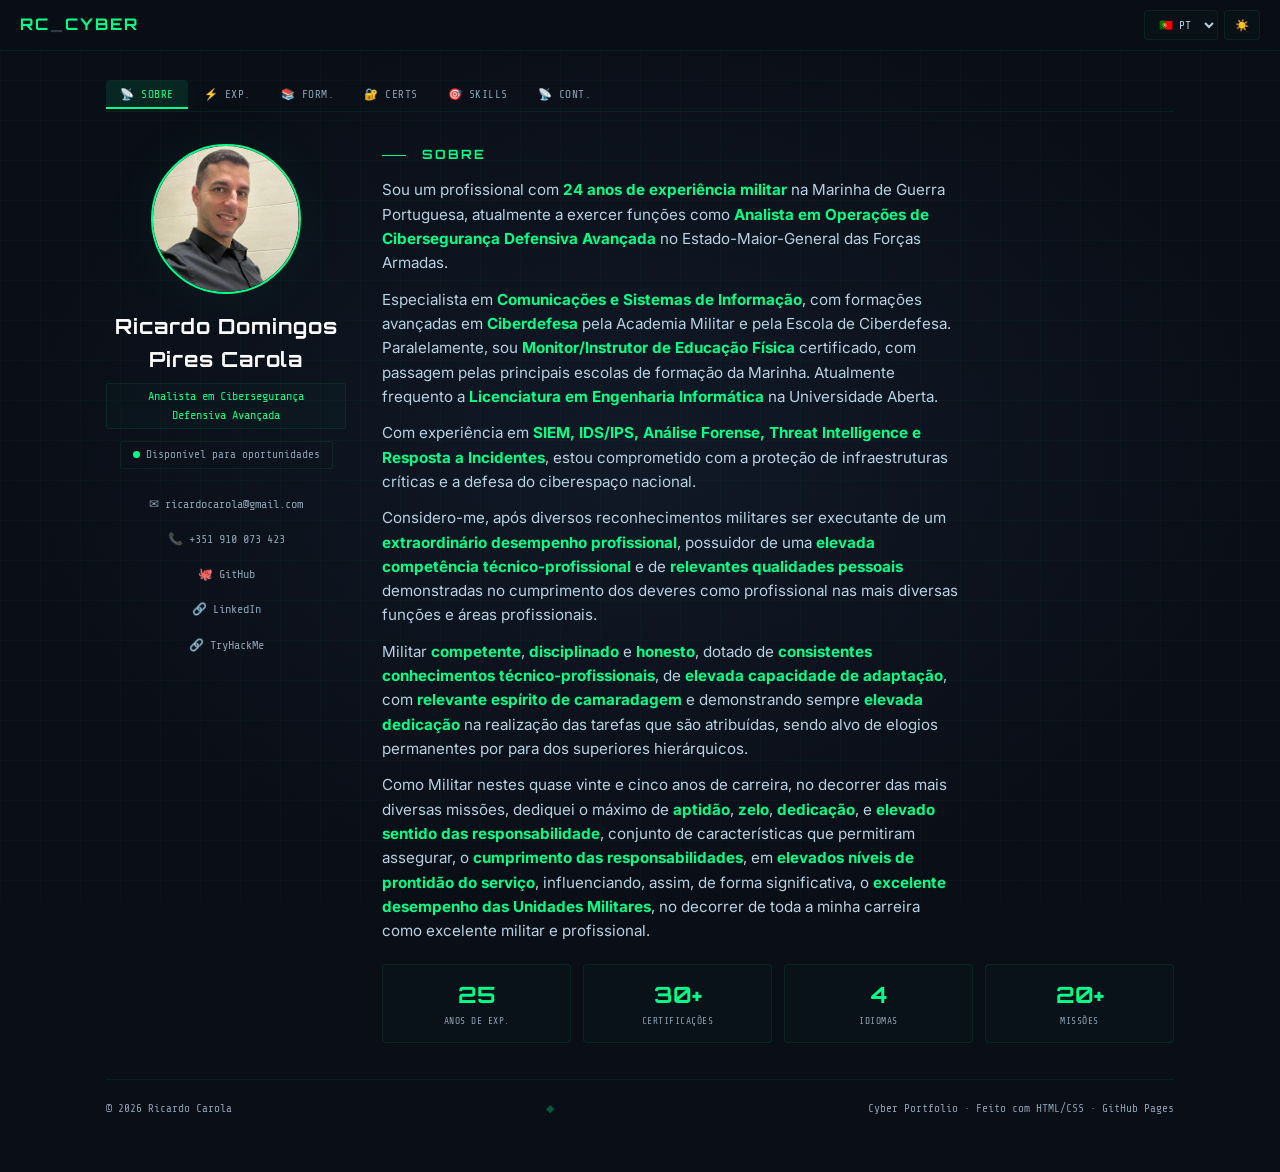
==== commit a6581cbf: "Update index.html" ====
--- a/index.html
+++ b/index.html
@@ -62,12 +62,13 @@
         </div>
         <h1>Ricardo Domingos Pires Carola</h1>
         <div class="role" id="roleText">Analista em Cibersegurança Defensiva Avançada</div>
-        <div class="status"><span class="dot"></span><span id="statusText">Disponível para oportunidades</span></div>
+        <div class="status"><span class="dot"></span><span id="statusText">Disponível para Oportunidades Profissionais</span></div>
         <div class="contact-links">
           <a href="mailto:ricardocarola@gmail.com">✉ ricardocarola@gmail.com</a>
           <a href="tel:+351910073423">📞 +351 910 073 423</a>
           <a href="https://github.com/ricardocarola-cloud" target="_blank">🐙 GitHub</a>
           <a href="https://linkedin.com/in/ricardo-carola-5b6a8bb0" target="_blank">🔗 LinkedIn</a>
+          <a href="https://tryhackme.com/p/RicardoCarola" target="_blank">🔗 TryHackMe</a>
         </div>
       </div>
       <div class="profile-main">
@@ -77,7 +78,7 @@
         <p id="sobreP3">Com experiência em <strong>SIEM, IDS/IPS, Análise Forense, Threat Intelligence e Resposta a Incidentes</strong>, estou comprometido com a proteção de infraestruturas críticas e a defesa do ciberespaço nacional.</p>
         <p id="sobreP4">Considero-me, após diversos reconhecimentos militares ser executante de um <strong>extraordinário desempenho profissional</strong>, possuidor de uma <strong>elevada competência técnico-profissional</strong> e de <strong>relevantes qualidades pessoais</strong> demonstradas no cumprimento dos deveres como profissional nas mais diversas funções e áreas profissionais.</p>
         <p id="sobreP5">Militar <strong>competente</strong>, <strong>disciplinado</strong> e <strong>honesto</strong>, dotado de <strong>consistentes conhecimentos técnico-profissionais</strong>, de <strong>elevada capacidade de adaptação</strong>, com <strong>relevante espírito de camaradagem</strong> e demonstrando sempre <strong>elevada dedicação</strong> na realização das tarefas que são atribuídas, sendo alvo de elogios permanentes por para dos superiores hierárquicos.</p>
-        <p id="sobreP5">Como Militar nestes quase vinte e cinco anos de carreira, no decorrer das mais diversas missões, dediquei o máximo de aptidão, zelo, dedicação, e elevado sentido das responsabilidade, conjunto de características que permitiram assegurar, o cumprimento das responsabilidades, em elevados níveis de prontidão do serviço, influenciando, assim, de forma significativa, o excelente desempenho das Unidades, no decorrer de toda a minha carreira como excelente militar e profissional.</p>
+        <p id="sobreP5">Como Militar nestes quase vinte e cinco anos de carreira, no decorrer das mais diversas missões, dediquei o máximo de <strong>aptidão</strong>,  <strong>zelo</strong>,  <strong>dedicação</strong>, e  <strong>elevado sentido das responsabilidade</strong>, conjunto de características que permitiram assegurar, o <strong>cumprimento das responsabilidades</strong>, em <strong>elevados níveis de prontidão do serviço</strong>, influenciando, assim, de forma significativa, o <strong>excelente desempenho das Unidades Militares</strong>, no decorrer de toda a minha carreira como excelente militar e profissional.</p>
         <div class="stats-grid">
           <div class="stat-item">
             <div class="number">25</div>
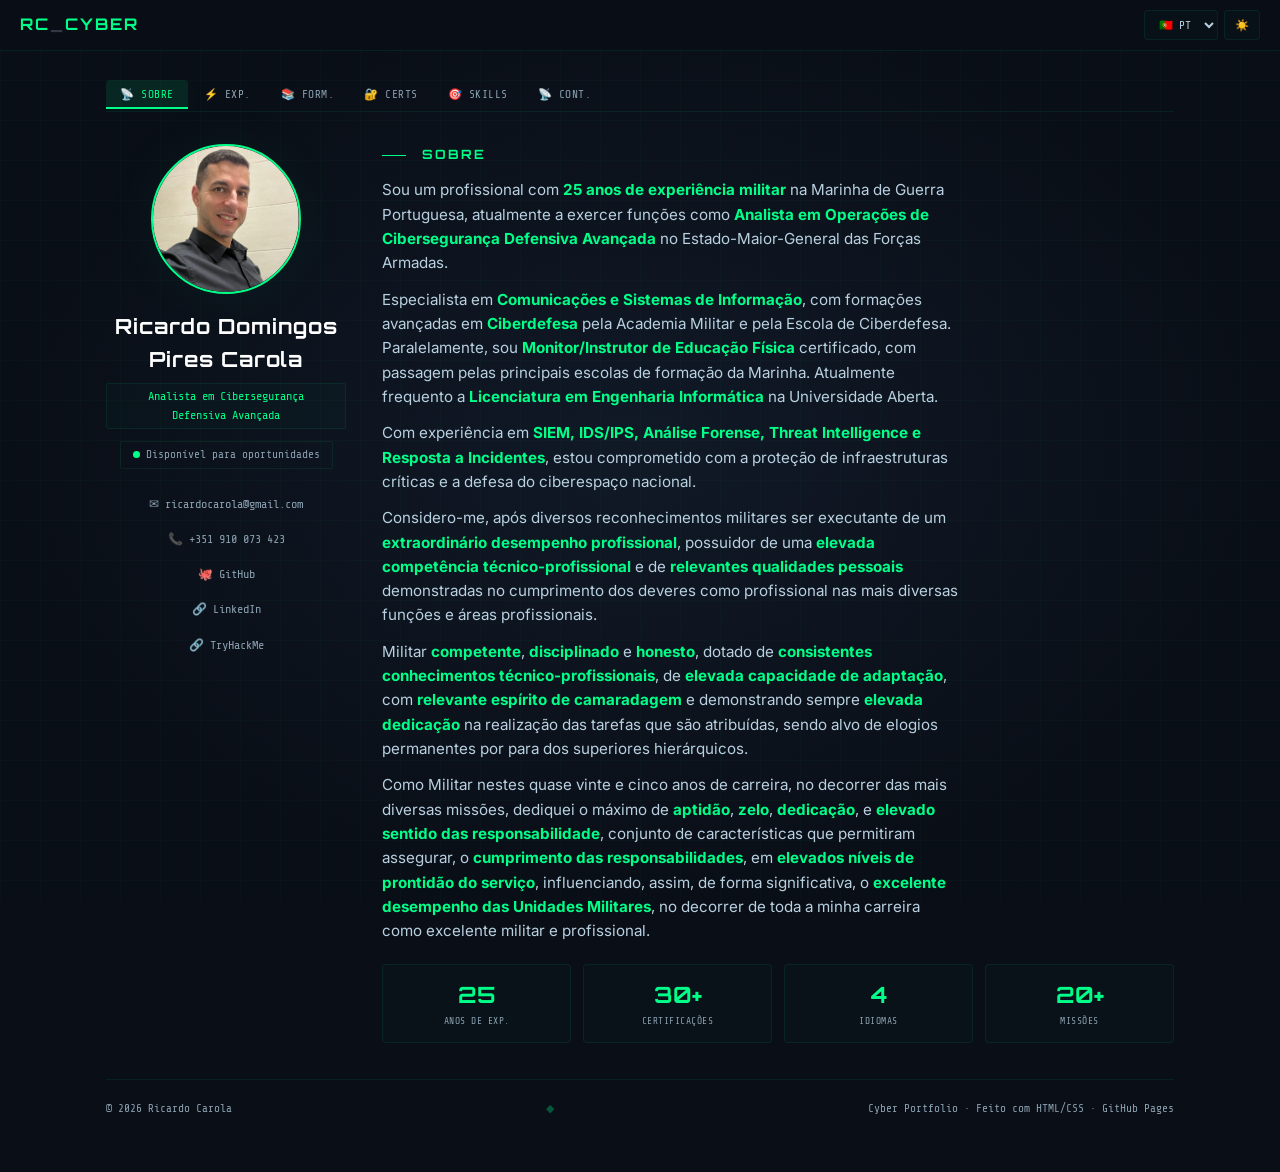
==== commit f584c435: "Update index.html" ====
--- a/index.html
+++ b/index.html
@@ -78,7 +78,7 @@
         <p id="sobreP3">Com experiência em <strong>SIEM, IDS/IPS, Análise Forense, Threat Intelligence e Resposta a Incidentes</strong>, estou comprometido com a proteção de infraestruturas críticas e a defesa do ciberespaço nacional.</p>
         <p id="sobreP4">Considero-me, após diversos reconhecimentos militares ser executante de um <strong>extraordinário desempenho profissional</strong>, possuidor de uma <strong>elevada competência técnico-profissional</strong> e de <strong>relevantes qualidades pessoais</strong> demonstradas no cumprimento dos deveres como profissional nas mais diversas funções e áreas profissionais.</p>
         <p id="sobreP5">Militar <strong>competente</strong>, <strong>disciplinado</strong> e <strong>honesto</strong>, dotado de <strong>consistentes conhecimentos técnico-profissionais</strong>, de <strong>elevada capacidade de adaptação</strong>, com <strong>relevante espírito de camaradagem</strong> e demonstrando sempre <strong>elevada dedicação</strong> na realização das tarefas que são atribuídas, sendo alvo de elogios permanentes por para dos superiores hierárquicos.</p>
-        <p id="sobreP5">Como Militar nestes quase vinte e cinco anos de carreira, no decorrer das mais diversas missões, dediquei o máximo de <strong>aptidão</strong>,  <strong>zelo</strong>,  <strong>dedicação</strong>, e  <strong>elevado sentido das responsabilidade</strong>, conjunto de características que permitiram assegurar, o <strong>cumprimento das responsabilidades</strong>, em <strong>elevados níveis de prontidão do serviço</strong>, influenciando, assim, de forma significativa, o <strong>excelente desempenho das Unidades Militares</strong>, no decorrer de toda a minha carreira como excelente militar e profissional.</p>
+        <p id="sobreP6">Como Militar nestes quase vinte e cinco anos de carreira, no decorrer das mais diversas missões, dediquei o máximo de <strong>aptidão</strong>,  <strong>zelo</strong>,  <strong>dedicação</strong>, e  <strong>elevado sentido das responsabilidade</strong>, conjunto de características que permitiram assegurar, o <strong>cumprimento das responsabilidades</strong>, em <strong>elevados níveis de prontidão do serviço</strong>, influenciando, assim, de forma significativa, o <strong>excelente desempenho das Unidades Militares</strong>, no decorrer de toda a minha carreira como excelente militar e profissional.</p>
         <div class="stats-grid">
           <div class="stat-item">
             <div class="number">25</div>
